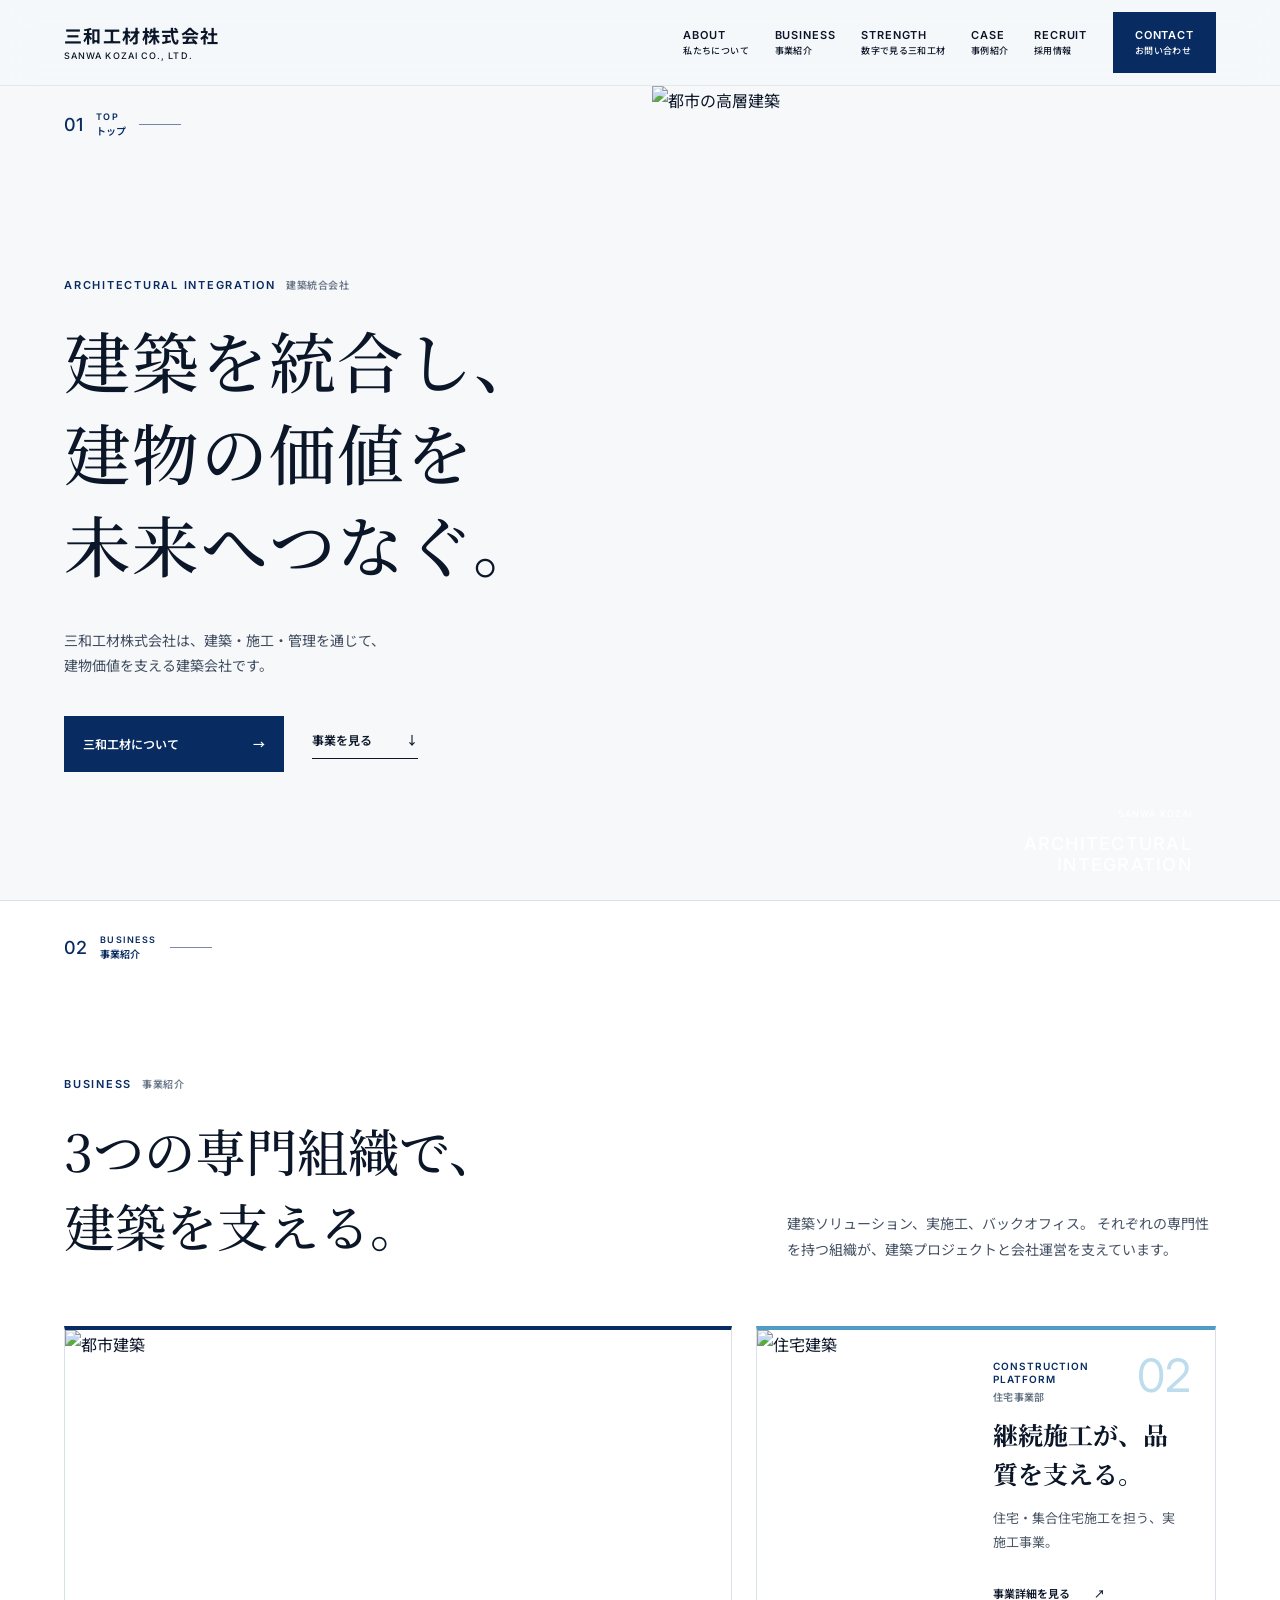
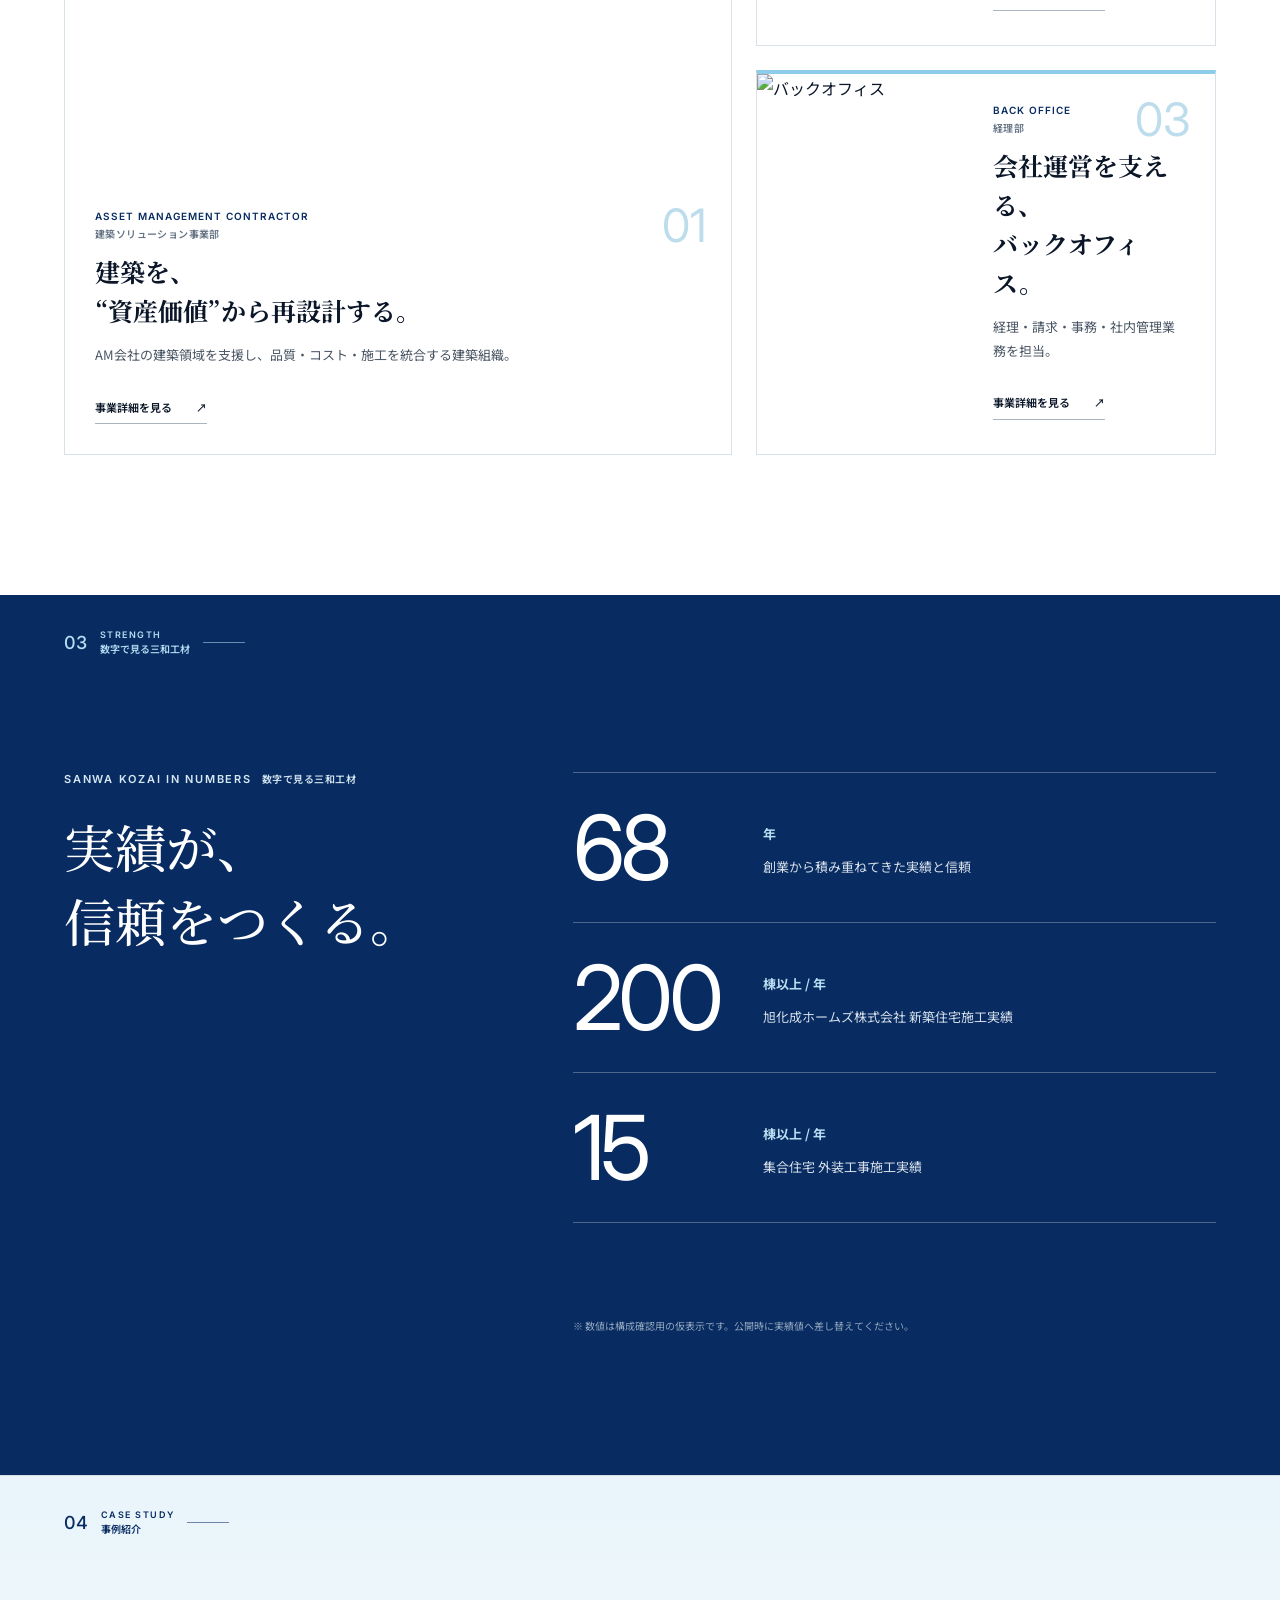
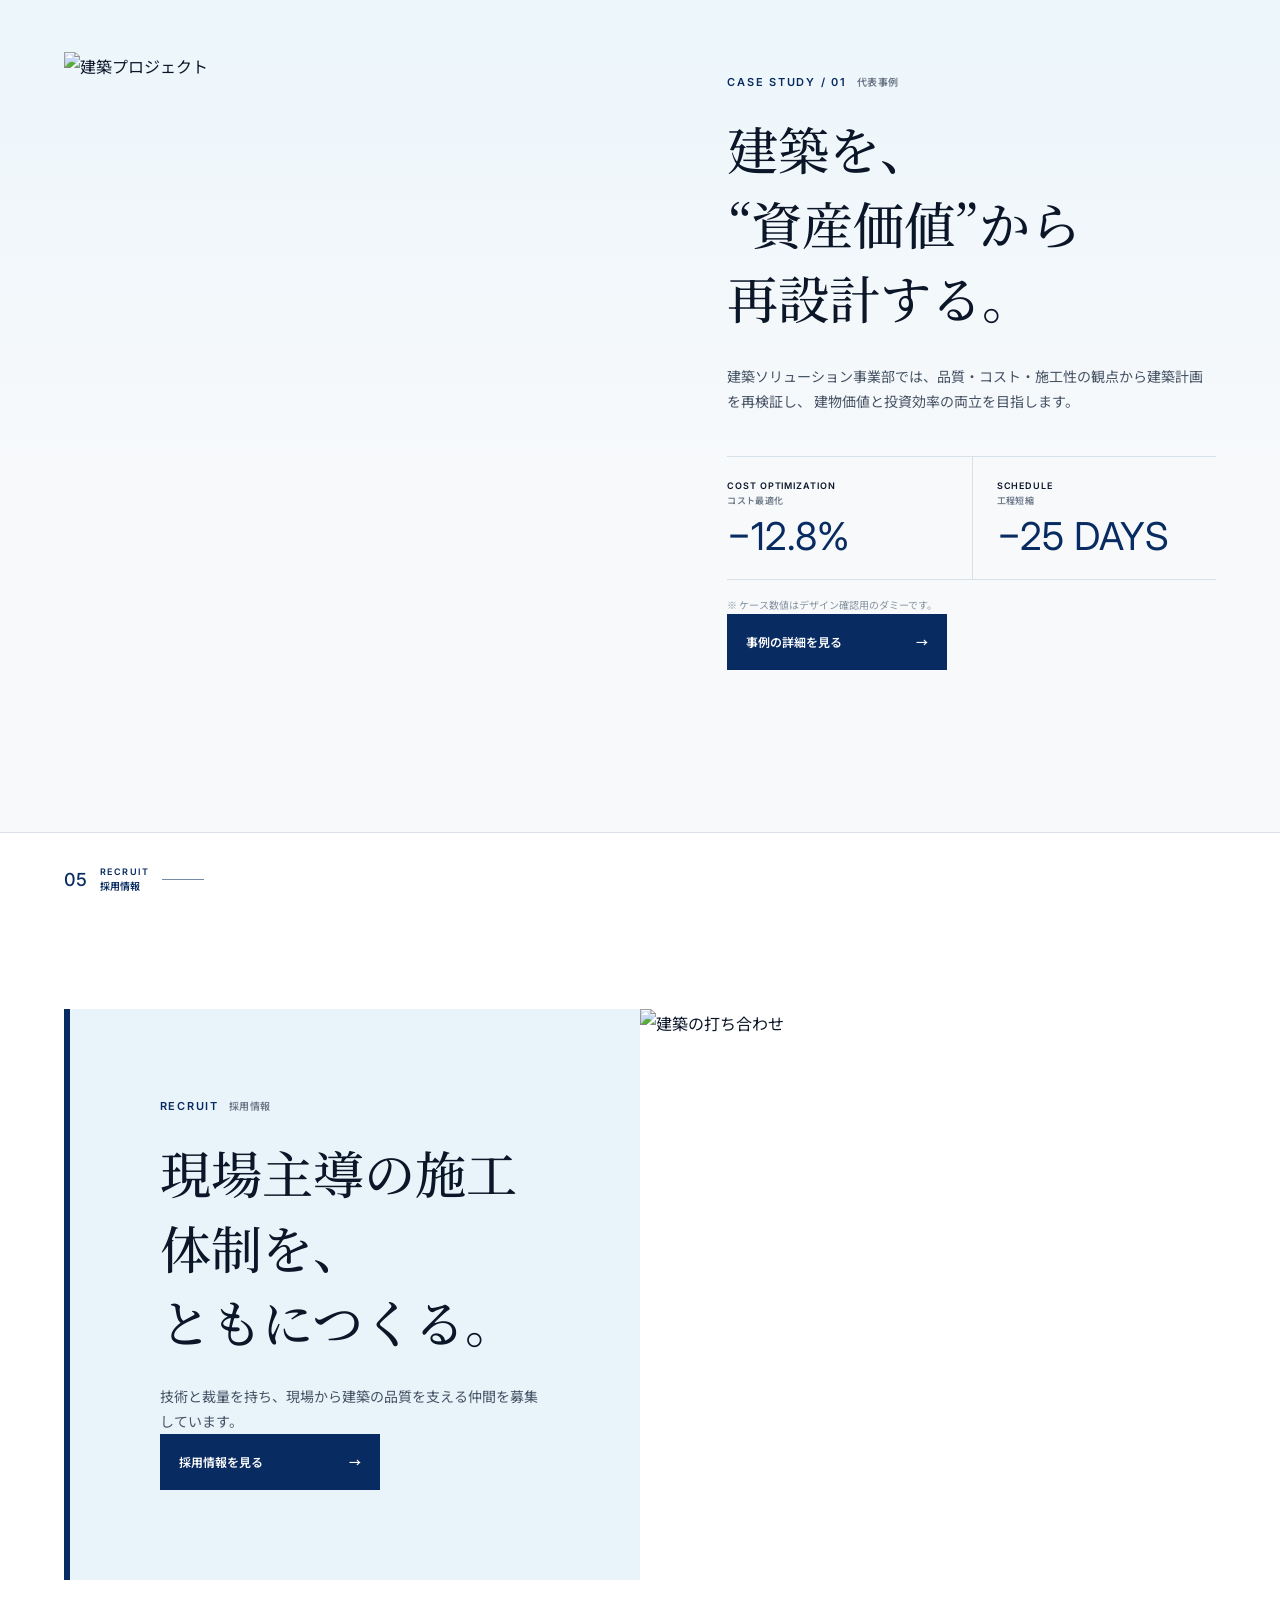
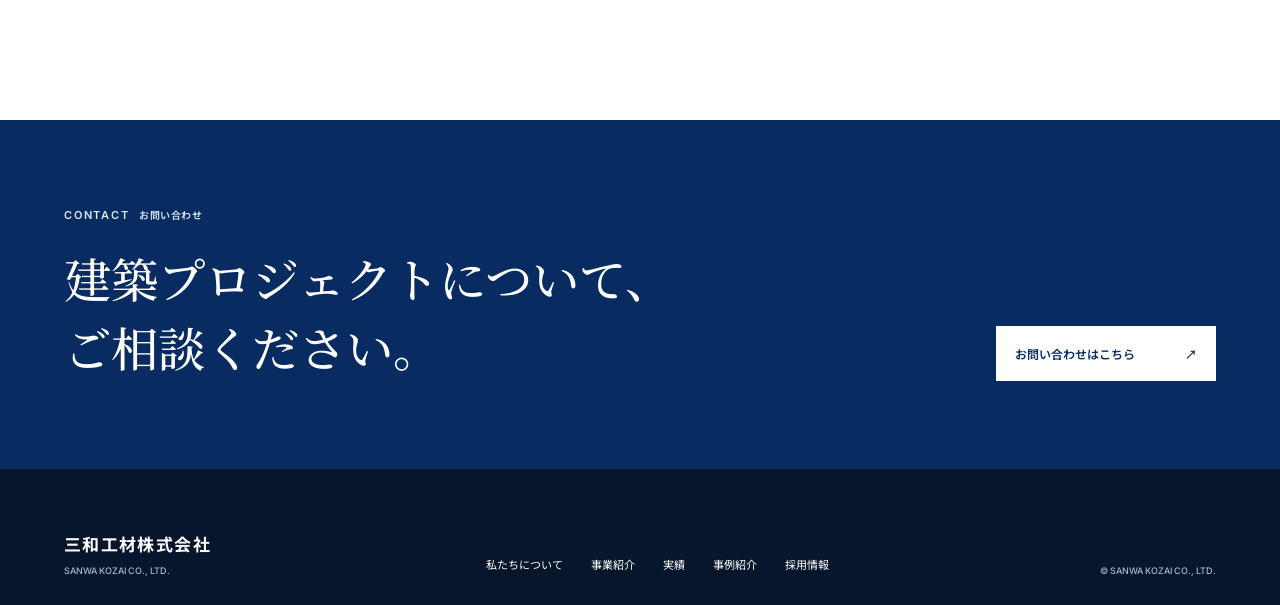
==== index.html @ 18548771 "Initial website" ====
<!DOCTYPE html>
<html lang="ja">
<head>
  <meta charset="UTF-8">
  <meta name="viewport" content="width=device-width, initial-scale=1.0">
  <meta name="description" content="三和工材株式会社は、建築・施工・管理を通じて建物価値を支える建築会社です。">
  <meta name="robots" content="index,follow">
  <title>三和工材株式会社 | 建築を統合し、建物の価値を未来へつなぐ。</title>

  <link rel="preconnect" href="https://fonts.googleapis.com">
  <link rel="preconnect" href="https://fonts.gstatic.com" crossorigin>
  <link href="https://fonts.googleapis.com/css2?family=Inter:wght@400;500;600&family=Noto+Sans+JP:wght@400;500;600;700&family=Noto+Serif+JP:wght@500;600&display=swap" rel="stylesheet">
  <link rel="stylesheet" href="styles.css">
</head>
<body>
  <header class="site-header" id="siteHeader">
    <a class="brand" href="index.html">
      <strong>三和工材株式会社</strong>
      <small>SANWA KOZAI CO., LTD.</small>
    </a>

    <button class="menu-button" id="menuButton" aria-label="メニューを開く" aria-expanded="false">
      <span></span><span></span>
    </button>

    <nav class="global-nav" id="globalNav">
      <a href="about.html">ABOUT <span>私たちについて</span></a>
      <a href="business.html">BUSINESS <span>事業紹介</span></a>
      <a href="#numbers">STRENGTH <span>数字で見る三和工材</span></a>
      <a href="#case">CASE <span>事例紹介</span></a>
      <a href="#recruit">RECRUIT <span>採用情報</span></a>
      <a href="#contact" class="nav-contact">CONTACT <span>お問い合わせ</span></a>
    </nav>
  </header>

  <main>
    <section class="hero section section--hero">
      <div class="section-marker section-marker--hero">
        <span>01</span>
        <div><small>TOP</small><em>トップ</em></div>
      </div>

      <div class="hero-copy reveal">
        <p class="eyebrow">ARCHITECTURAL INTEGRATION <span>建築統合会社</span></p>
        <h1>建築を統合し、<br>建物の価値を<br>未来へつなぐ。</h1>
        <p class="hero-lead">
          三和工材株式会社は、建築・施工・管理を通じて、<br class="pc-only">
          建物価値を支える建築会社です。
        </p>
        <div class="hero-actions">
          <a class="button button--primary" href="about.html">三和工材について <span>→</span></a>
          <a class="text-link" href="#business">事業を見る <span>↓</span></a>
        </div>
      </div>

      <div class="hero-visual reveal">
        <img src="https://images.unsplash.com/photo-1486406146926-c627a92ad1ab?auto=format&fit=crop&w=1600&q=85" alt="都市の高層建築">
        <div class="hero-caption">
          <small>SANWA KOZAI</small>
          <strong>ARCHITECTURAL<br>INTEGRATION</strong>
        </div>
      </div>
    </section>

    <section class="business section section--paper" id="business">
      <div class="section-marker">
        <span>02</span>
        <div><small>BUSINESS</small><em>事業紹介</em></div>
      </div>

      <div class="section-head reveal">
        <div>
          <p class="eyebrow">BUSINESS <span>事業紹介</span></p>
          <h2>3つの専門組織で、<br>建築を支える。</h2>
        </div>
        <p>
          建築ソリューション、実施工、バックオフィス。
          それぞれの専門性を持つ組織が、建築プロジェクトと会社運営を支えています。
        </p>
      </div>

      <div class="business-grid">
        <article class="business-card business-card--primary reveal">
          <div class="business-image">
            <img src="https://images.unsplash.com/photo-1487958449943-2429e8be8625?auto=format&fit=crop&w=1600&q=85" alt="都市建築">
          </div>
          <div class="business-content">
            <span class="business-number">01</span>
            <p class="business-en">ASSET MANAGEMENT CONTRACTOR <span>建築ソリューション事業部</span></p>
            <h3>建築を、<br>“資産価値”から再設計する。</h3>
            <p>AM会社の建築領域を支援し、品質・コスト・施工を統合する建築組織。</p>
            <a class="card-link" href="business.html?division=solution">事業詳細を見る <span>↗</span></a>
          </div>
        </article>

        <article class="business-card reveal">
          <div class="business-image">
            <img src="https://images.unsplash.com/photo-1600566753190-17f0baa2a6c3?auto=format&fit=crop&w=1200&q=85" alt="住宅建築">
          </div>
          <div class="business-content">
            <span class="business-number">02</span>
            <p class="business-en">CONSTRUCTION PLATFORM <span>住宅事業部</span></p>
            <h3>継続施工が、品質を支える。</h3>
            <p>住宅・集合住宅施工を担う、実施工事業。</p>
            <a class="card-link" href="business.html?division=housing">事業詳細を見る <span>↗</span></a>
          </div>
        </article>

        <article class="business-card reveal">
          <div class="business-image">
            <img src="https://images.unsplash.com/photo-1554224155-8d04cb21cd6c?auto=format&fit=crop&w=1200&q=85" alt="バックオフィス">
          </div>
          <div class="business-content">
            <span class="business-number">03</span>
            <p class="business-en">BACK OFFICE <span>経理部</span></p>
            <h3>会社運営を支える、<br>バックオフィス。</h3>
            <p>経理・請求・事務・社内管理業務を担当。</p>
            <a class="card-link" href="business.html?division=accounting">事業詳細を見る <span>↗</span></a>
          </div>
        </article>
      </div>
    </section>

    <section class="numbers section section--navy" id="numbers">
      <div class="section-marker section-marker--inverse">
        <span>03</span>
        <div><small>STRENGTH</small><em>数字で見る三和工材</em></div>
      </div>

      <div class="numbers-intro reveal">
        <p class="eyebrow">SANWA KOZAI IN NUMBERS <span>数字で見る三和工材</span></p>
        <h2>実績が、<br>信頼をつくる。</h2>
      </div>

      <div class="number-list">
        <div class="number-item reveal">
          <span class="number-value" data-count="68">0</span>
          <div>
            <strong>年</strong>
            <p>創業から積み重ねてきた実績と信頼</p>
          </div>
        </div>
        <div class="number-item reveal">
          <span class="number-value" data-count="200">0</span>
          <div>
            <strong>棟以上 / 年</strong>
            <p>旭化成ホームズ株式会社 新築住宅施工実績</p>
          </div>
        </div>
        <div class="number-item reveal">
          <span class="number-value" data-count="15">0</span>
          <div>
            <strong>棟以上 / 年</strong>
            <p>集合住宅 外装工事施工実績</p>
          </div>
        </div>
      </div>

      <p class="note">※ 数値は構成確認用の仮表示です。公開時に実績値へ差し替えてください。</p>
    </section>

    <section class="case section section--softblue" id="case">
      <div class="section-marker">
        <span>04</span>
        <div><small>CASE STUDY</small><em>事例紹介</em></div>
      </div>

      <div class="case-visual reveal">
        <img src="https://images.unsplash.com/photo-1497366754035-f200968a6e72?auto=format&fit=crop&w=1600&q=85" alt="建築プロジェクト">
      </div>

      <div class="case-content reveal">
        <p class="eyebrow">CASE STUDY / 01 <span>代表事例</span></p>
        <h2>建築を、<br>“資産価値”から<br>再設計する。</h2>
        <p>
          建築ソリューション事業部では、品質・コスト・施工性の観点から建築計画を再検証し、
          建物価値と投資効率の両立を目指します。
        </p>

        <div class="case-stats">
          <div>
            <small>COST OPTIMIZATION <span>コスト最適化</span></small>
            <strong>−12.8%</strong>
          </div>
          <div>
            <small>SCHEDULE <span>工程短縮</span></small>
            <strong>−25 DAYS</strong>
          </div>
        </div>

        <p class="note">※ ケース数値はデザイン確認用のダミーです。</p>
        <a class="button button--primary" href="#">事例の詳細を見る <span>→</span></a>
      </div>
    </section>

    <section class="recruit section section--paper" id="recruit">
      <div class="section-marker">
        <span>05</span>
        <div><small>RECRUIT</small><em>採用情報</em></div>
      </div>

      <div class="recruit-copy reveal">
        <p class="eyebrow">RECRUIT <span>採用情報</span></p>
        <h2>現場主導の施工体制を、<br>ともにつくる。</h2>
        <p>
          技術と裁量を持ち、現場から建築の品質を支える仲間を募集しています。
        </p>
        <a class="button button--primary" href="#">採用情報を見る <span>→</span></a>
      </div>

      <div class="recruit-visual reveal">
        <img src="https://images.unsplash.com/photo-1503387762-592deb58ef4e?auto=format&fit=crop&w=1500&q=85" alt="建築の打ち合わせ">
      </div>
    </section>

    <section class="contact-cta" id="contact">
      <div>
        <p class="eyebrow eyebrow--light">CONTACT <span>お問い合わせ</span></p>
        <h2>建築プロジェクトについて、<br>ご相談ください。</h2>
      </div>
      <a class="button button--light" href="mailto:info@example.com">お問い合わせはこちら <span>↗</span></a>
    </section>
  </main>

  <footer class="site-footer">
    <div class="footer-brand">
      <strong>三和工材株式会社</strong>
      <small>SANWA KOZAI CO., LTD.</small>
    </div>
    <nav>
      <a href="about.html">私たちについて</a>
      <a href="#business">事業紹介</a>
      <a href="#numbers">実績</a>
      <a href="#case">事例紹介</a>
      <a href="#recruit">採用情報</a>
    </nav>
    <small>© SANWA KOZAI CO., LTD.</small>
  </footer>

  <script src="script.js"></script>
</body>
</html>
---- styles.css ----
:root {
  --bg: #f6f8fa;
  --paper: #ffffff;
  --ink: #0b1628;
  --muted: #667181;
  --line: #d9e1e8;
  --navy: #082b61;
  --navy-2: #0d3b7a;
  --blue: #8eccec;
  --blue-soft: #e9f4fa;
  --max: 1440px;
  --pad: clamp(24px, 5vw, 80px);
  --sans: "Noto Sans JP", sans-serif;
  --serif: "Noto Serif JP", serif;
  --latin: "Inter", sans-serif;
}

* { box-sizing: border-box; }

html {
  scroll-behavior: smooth;
  background: var(--bg);
}

body {
  margin: 0;
  color: var(--ink);
  background: var(--bg);
  font-family: var(--sans);
  line-height: 1.8;
  -webkit-font-smoothing: antialiased;
}

img { width: 100%; display: block; }
a { color: inherit; text-decoration: none; }
button { font: inherit; }

.site-header {
  position: fixed;
  inset: 0 0 auto;
  z-index: 50;
  height: 86px;
  padding-inline: var(--pad);
  display: flex;
  align-items: center;
  justify-content: space-between;
  background: rgba(246,248,250,.9);
  border-bottom: 1px solid rgba(8,43,97,.08);
  backdrop-filter: blur(16px);
  transition: .3s ease;
}

.site-header.is-scrolled {
  height: 70px;
  background: rgba(246,248,250,.97);
}

.brand {
  display: flex;
  flex-direction: column;
  line-height: 1.2;
}

.brand strong {
  font-size: 18px;
  letter-spacing: .08em;
}

.brand small {
  margin-top: 5px;
  font: 500 9px/1 var(--latin);
  letter-spacing: .12em;
}

.global-nav {
  display: flex;
  align-items: center;
  gap: clamp(18px,2vw,32px);
}

.global-nav a {
  display: flex;
  flex-direction: column;
  gap: 5px;
  font: 600 11px/1 var(--latin);
  letter-spacing: .08em;
}

.global-nav a span {
  font-family: var(--sans);
  font-size: 9px;
  letter-spacing: .04em;
  font-weight: 500;
}

.global-nav a.is-current {
  color: var(--navy-2);
}

.nav-contact {
  padding: 18px 22px;
  background: var(--navy);
  color: #fff;
}

.menu-button { display: none; }

.section {
  position: relative;
  width: min(100%,var(--max));
  margin: 0 auto;
  padding-inline: var(--pad);
  overflow: clip;
}

.section + .section {
  border-top: 1px solid rgba(8,43,97,.14);
}

.section--paper { background: var(--paper); }
.section--light { background: #f3f6f8; }
.section--softblue {
  background: linear-gradient(180deg,#e9f5fb 0%,#f7f9fb 62%,#f7f9fb 100%);
}
.section--navy {
  background: var(--navy);
  color: #fff;
}

.section--navy::before,
.contact-cta::before {
  content: "";
  position: absolute;
  inset: 0 calc(50% - 50vw);
  background: inherit;
  z-index: -1;
}

.section-marker {
  position: absolute;
  top: 34px;
  left: var(--pad);
  z-index: 4;
  display: flex;
  align-items: center;
  gap: 13px;
  color: var(--navy);
}

.section-marker span {
  font: 500 18px/1 var(--latin);
}

.section-marker > div {
  display: flex;
  flex-direction: column;
  gap: 4px;
}

.section-marker small {
  font: 600 9px/1 var(--latin);
  letter-spacing: .16em;
}

.section-marker em {
  font-style: normal;
  font-size: 10px;
  line-height: 1.2;
  font-weight: 600;
}

.section-marker::after {
  content: "";
  width: 42px;
  height: 1px;
  background: currentColor;
  opacity: .55;
}

.section-marker--inverse { color: #b6def3; }
.section-marker--hero { top: 112px; }

.eyebrow {
  display: flex;
  align-items: baseline;
  flex-wrap: wrap;
  gap: 10px;
  margin: 0 0 22px;
  color: var(--navy);
  font: 600 11px/1.3 var(--latin);
  letter-spacing: .16em;
}

.eyebrow span {
  font-family: var(--sans);
  font-size: 10px;
  letter-spacing: .05em;
  color: #6c7888;
}

.eyebrow--light,
.eyebrow--light span,
.section--navy .eyebrow,
.section--navy .eyebrow span {
  color: #d6e8f3;
}

h1,h2,h3,p { margin-top: 0; }

.hero {
  min-height: 100vh;
  padding-top: 86px;
  display: grid;
  grid-template-columns: 1.02fr .98fr;
}

.hero-copy {
  padding: clamp(110px,12vw,170px) clamp(36px,5vw,76px) 90px 0;
  display: flex;
  flex-direction: column;
  justify-content: center;
}

.hero h1,
.subhero h1 {
  margin: 0;
  font-family: var(--serif);
  font-size: clamp(42px,5.2vw,78px);
  font-weight: 500;
  line-height: 1.38;
  letter-spacing: .02em;
}

.hero-lead {
  margin: 38px 0 0;
  font-size: 14px;
  color: #3f4c5e;
}

.hero-actions {
  display: flex;
  align-items: center;
  gap: 28px;
  margin-top: 38px;
}

.hero-visual {
  position: relative;
  min-height: calc(100vh - 86px);
  overflow: hidden;
}

.hero-visual img {
  height: 100%;
  object-fit: cover;
}

.hero-caption {
  position: absolute;
  right: 24px;
  bottom: 24px;
  color: #fff;
  text-align: right;
}

.hero-caption small {
  font: 500 9px/1 var(--latin);
  letter-spacing: .12em;
}

.hero-caption strong {
  display: block;
  margin-top: 8px;
  font: 500 18px/1.2 var(--latin);
  letter-spacing: .07em;
}

.button {
  display: inline-flex;
  width: fit-content;
  align-items: center;
  justify-content: space-between;
  gap: 34px;
  min-width: 220px;
  padding: 16px 18px;
  font-size: 12px;
  font-weight: 600;
  border: 1px solid var(--navy);
}

.button--primary {
  background: var(--navy);
  color: #fff;
}

.button--light {
  border-color: #fff;
  background: #fff;
  color: var(--navy);
}

.text-link {
  display: inline-flex;
  gap: 34px;
  align-items: center;
  font-size: 12px;
  font-weight: 600;
  border-bottom: 1px solid currentColor;
  padding-bottom: 7px;
}

.business,
.numbers,
.case,
.recruit,
.about-concept,
.philosophy,
.organization,
.history {
  padding-top: 176px;
  padding-bottom: 140px;
}

.section-head {
  display: grid;
  grid-template-columns: 1.2fr .8fr;
  gap: 80px;
  align-items: end;
  margin-bottom: 64px;
}

.section-head h2,
.numbers-intro h2,
.case-content h2,
.recruit-copy h2,
.about-concept-copy h2,
.philosophy-lead h2,
.history-heading h2 {
  margin: 0;
  font-family: var(--serif);
  font-weight: 500;
  line-height: 1.45;
  font-size: clamp(38px,4vw,60px);
}

.section-head > p {
  margin: 0;
  font-size: 14px;
  color: #455264;
}

.business-grid {
  display: grid;
  grid-template-columns: 1.45fr 1fr;
  gap: 24px;
}

.business-card {
  background: #fff;
  border: 1px solid var(--line);
  border-top: 4px solid var(--blue);
}

.business-card--primary {
  grid-row: span 2;
  border-top-color: var(--navy);
}

.business-card:nth-child(2) { border-top-color: #4f9dc5; }

.business-card:not(.business-card--primary) {
  display: grid;
  grid-template-columns: .9fr 1.1fr;
}

.business-image { overflow: hidden; }

.business-card--primary .business-image { height: 450px; }

.business-card:not(.business-card--primary) .business-image {
  min-height: 100%;
}

.business-image img {
  height: 100%;
  object-fit: cover;
  transition: transform .5s ease;
}

.business-card:hover .business-image img {
  transform: scale(1.035);
}

.business-content {
  position: relative;
  padding: 30px;
}

.business-number {
  position: absolute;
  top: 22px;
  right: 24px;
  font: 400 46px/1 var(--latin);
  color: #bddcec;
}

.business-en {
  display: flex;
  flex-direction: column;
  gap: 4px;
  margin: 0 0 12px;
  padding-right: 70px;
  color: var(--navy);
  font: 600 10px/1.3 var(--latin);
  letter-spacing: .1em;
}

.business-en span {
  font-family: var(--sans);
  font-size: 10px;
  letter-spacing: .04em;
  color: #657384;
}

.business-content h3 {
  margin: 0 0 14px;
  font-family: var(--serif);
  font-size: 25px;
  line-height: 1.55;
}

.business-content > p:not(.business-en) {
  font-size: 13px;
  color: #4a5664;
}

.card-link {
  display: inline-flex;
  gap: 24px;
  margin-top: 18px;
  padding-bottom: 6px;
  border-bottom: 1px solid #aab5c0;
  font-size: 11px;
  font-weight: 600;
}

.numbers {
  display: grid;
  grid-template-columns: .8fr 1.2fr;
  gap: 80px;
}

.number-list {
  border-top: 1px solid rgba(255,255,255,.28);
}

.number-item {
  display: grid;
  grid-template-columns: 190px 1fr;
  align-items: center;
  min-height: 150px;
  border-bottom: 1px solid rgba(255,255,255,.28);
}

.number-value {
  font: 400 clamp(68px,7vw,104px)/1 var(--latin);
  letter-spacing: -.05em;
}

.number-item strong {
  font-size: 13px;
  color: #b8ddf0;
}

.number-item p {
  margin: 8px 0 0;
  font-size: 13px;
  color: #d7e1eb;
}

.note {
  margin: 14px 0 0;
  font-size: 10px;
  color: #8794a3;
}

.numbers .note {
  grid-column: 2;
  color: #91a6bc;
}

.case {
  display: grid;
  grid-template-columns: 1.08fr .92fr;
  gap: clamp(50px,7vw,110px);
  align-items: center;
}

.case-visual {
  min-height: 640px;
}

.case-visual img {
  height: 100%;
  min-height: 640px;
  object-fit: cover;
}

.case-content > p:not(.eyebrow):not(.note) {
  margin-top: 30px;
  font-size: 14px;
  color: #455264;
}

.case-stats {
  display: grid;
  grid-template-columns: 1fr 1fr;
  margin: 42px 0 16px;
  border-top: 1px solid var(--line);
  border-bottom: 1px solid var(--line);
}

.case-stats > div {
  padding: 24px 20px 24px 0;
}

.case-stats > div + div {
  border-left: 1px solid var(--line);
  padding-left: 24px;
}

.case-stats small {
  display: flex;
  flex-direction: column;
  gap: 4px;
  font: 600 9px/1.2 var(--latin);
  letter-spacing: .1em;
}

.case-stats small span {
  font-family: var(--sans);
  color: #6c7888;
  letter-spacing: .04em;
}

.case-stats strong {
  display: block;
  margin-top: 10px;
  color: var(--navy);
  font: 400 clamp(34px,3vw,48px)/1 var(--latin);
}

.recruit {
  display: grid;
  grid-template-columns: 1fr 1fr;
  gap: 0;
}

.recruit-copy {
  padding: clamp(56px,7vw,94px);
  background: var(--blue-soft);
  border-left: 6px solid var(--navy);
  display: flex;
  flex-direction: column;
  justify-content: center;
}

.recruit-copy > p:not(.eyebrow) {
  margin: 26px 0 0;
  font-size: 14px;
  color: #455264;
}

.recruit-visual img {
  height: 100%;
  min-height: 520px;
  object-fit: cover;
}

.contact-cta,
.next-link {
  position: relative;
  width: min(100%,var(--max));
  margin: 0 auto;
  padding: 88px var(--pad);
  display: flex;
  align-items: end;
  justify-content: space-between;
  gap: 40px;
  background: var(--navy);
  color: #fff;
}

.contact-cta h2,
.next-link h2 {
  margin: 0;
  font-family: var(--serif);
  font-size: clamp(32px,3.7vw,54px);
  font-weight: 500;
  line-height: 1.45;
}

.site-footer {
  background: #07162b;
  color: #fff;
  padding: 60px var(--pad) 30px;
  display: grid;
  grid-template-columns: 1fr 1.5fr auto;
  gap: 40px;
  align-items: end;
}

.footer-brand {
  display: flex;
  flex-direction: column;
}

.footer-brand strong {
  font-size: 17px;
  letter-spacing: .08em;
}

.footer-brand small {
  margin-top: 6px;
  font: 500 9px/1 var(--latin);
  color: #a9b9c9;
}

.site-footer nav {
  display: flex;
  flex-wrap: wrap;
  gap: 18px 28px;
  font-size: 11px;
}

.site-footer > small {
  font: 500 9px/1 var(--latin);
  color: #a9b9c9;
}

.subhero {
  min-height: 84vh;
  padding-top: 86px;
  display: grid;
  grid-template-columns: 1fr 1fr;
}

.subhero-copy {
  padding: 160px 70px 100px 0;
  display: flex;
  flex-direction: column;
  justify-content: center;
}

.subhero-copy > p:not(.eyebrow) {
  margin-top: 36px;
  max-width: 560px;
  font-size: 14px;
  color: #455264;
}

.subhero-visual {
  min-height: calc(84vh - 86px);
}

.subhero-visual img {
  height: 100%;
  object-fit: cover;
}

.about-concept {
  display: grid;
  grid-template-columns: 1.08fr .92fr;
  gap: clamp(50px,7vw,110px);
  align-items: center;
}

.integration-map {
  position: relative;
  min-height: 620px;
  background: rgba(255,255,255,.7);
  border: 1px solid var(--line);
  overflow: hidden;
}

.integration-word {
  position: absolute;
  z-index: 2;
  display: flex;
  flex-direction: column;
  gap: 7px;
}

.integration-word strong {
  font: 500 clamp(11px,1.1vw,16px)/1 var(--latin);
  letter-spacing: .12em;
}

.integration-word span {
  font-size: 11px;
  font-weight: 600;
  color: var(--navy);
}

.integration-word[data-position="tl"] { left: 7%; top: 12%; }
.integration-word[data-position="tr"] { right: 7%; top: 12%; }
.integration-word[data-position="ml"] { left: 5%; top: 50%; }
.integration-word[data-position="mr"] { right: 5%; top: 50%; }
.integration-word[data-position="bc"] { left: 50%; bottom: 10%; transform: translateX(-50%); }

.integration-center {
  position: absolute;
  left: 50%;
  top: 50%;
  z-index: 3;
  transform: translate(-50%,-50%);
  width: 235px;
  aspect-ratio: 1;
  background: rgba(247,249,251,.95);
  border: 1px solid var(--navy);
  display: flex;
  flex-direction: column;
  align-items: center;
  justify-content: center;
}

.integration-center small,
.integration-center span {
  font: 500 9px/1.4 var(--latin);
  letter-spacing: .12em;
}

.integration-center strong {
  margin: 10px 0 8px;
  font-family: var(--serif);
  font-size: 23px;
}

.integration-lines {
  position: absolute;
  inset: 0;
  width: 100%;
  height: 100%;
}

.integration-lines path {
  fill: none;
  stroke: #91c9e5;
  stroke-width: 1.2;
  stroke-dasharray: 640;
  stroke-dashoffset: 640;
  transition: stroke-dashoffset 1.3s ease .15s;
}

.integration-map.is-visible .integration-lines path {
  stroke-dashoffset: 0;
}

.about-concept-copy > p:not(.eyebrow) {
  font-size: 14px;
  color: #455264;
}

.philosophy {
  display: grid;
  grid-template-columns: 1.2fr .8fr;
  gap: 100px;
  align-items: center;
}

.philosophy-body {
  padding-top: 44px;
}

.philosophy-body p {
  font-size: 14px;
  color: #455264;
}

.philosophy-body strong {
  display: block;
  margin-top: 30px;
  font-family: var(--serif);
  font-size: 22px;
  color: var(--navy);
}

.org-list {
  border-top: 1px solid var(--line);
}

.org-item {
  display: grid;
  grid-template-columns: .5fr .7fr 1fr 1.4fr;
  gap: 30px;
  align-items: center;
  padding: 36px 0;
  border-bottom: 1px solid var(--line);
}

.org-item > span {
  font: 600 10px/1 var(--latin);
  color: #7b8999;
}

.org-item h3 {
  margin: 0;
  font-size: 22px;
}

.org-item strong {
  color: var(--navy);
  font-size: 15px;
}

.org-item p {
  margin: 0;
  font-size: 13px;
  color: #566171;
}

.history {
  display: grid;
  grid-template-columns: .7fr 1.3fr;
  gap: 90px;
}

.timeline {
  border-top: 1px solid var(--line);
}

.timeline-item {
  display: grid;
  grid-template-columns: 140px 1fr;
  gap: 28px;
  padding: 28px 0;
  border-bottom: 1px solid var(--line);
}

.year {
  font: 500 32px/1 var(--latin);
  color: var(--navy);
}

.timeline-item strong {
  font-size: 15px;
}

.timeline-item p {
  margin: 8px 0 0;
  font-size: 13px;
  color: #566171;
}

.reveal {
  opacity: 0;
  transform: translateY(26px);
  transition: opacity .8s ease, transform .8s ease;
}

.reveal.is-visible {
  opacity: 1;
  transform: translateY(0);
}

@media (max-width: 980px) {
  .site-header { height: 72px; }
  .menu-button {
    display: flex;
    width: 38px;
    height: 38px;
    padding: 0;
    border: 0;
    background: transparent;
    flex-direction: column;
    justify-content: center;
    gap: 7px;
  }
  .menu-button span {
    width: 100%;
    height: 1px;
    background: var(--ink);
  }
  .global-nav {
    position: fixed;
    inset: 72px 0 auto;
    padding: 28px var(--pad) 34px;
    background: #f6f8fa;
    border-bottom: 1px solid var(--line);
    flex-direction: column;
    align-items: stretch;
    gap: 20px;
    transform: translateY(-130%);
    opacity: 0;
    transition: .3s ease;
  }
  .global-nav.is-open {
    transform: translateY(0);
    opacity: 1;
  }
  .nav-contact { margin-top: 8px; }

  .hero,
  .subhero {
    grid-template-columns: 1fr;
    padding-top: 72px;
  }

  .hero-copy,
  .subhero-copy {
    min-height: 70vh;
    padding-right: 0;
  }

  .hero-visual,
  .subhero-visual {
    min-height: 52vh;
  }

  .section-marker--hero { top: 96px; }

  .business-grid,
  .numbers,
  .case,
  .about-concept,
  .philosophy,
  .history {
    grid-template-columns: 1fr;
  }

  .business-card--primary { grid-row: auto; }
  .numbers .note { grid-column: 1; }
  .case-visual,
  .case-visual img { min-height: 500px; }

  .about-concept-copy {
    grid-row: 1;
  }

  .integration-map {
    grid-row: 2;
  }

  .org-item {
    grid-template-columns: .7fr 1fr 1.2fr;
  }

  .org-item p {
    grid-column: 2 / -1;
  }
}

@media (max-width: 700px) {
  :root { --pad: 20px; }

  .brand strong { font-size: 15px; }

  .section-marker {
    top: 22px;
    gap: 9px;
  }

  .section-marker span { font-size: 15px; }
  .section-marker em { font-size: 9px; }
  .section-marker::after { width: 26px; }
  .section-marker--hero { top: 88px; }

  .business,
  .numbers,
  .case,
  .recruit,
  .about-concept,
  .philosophy,
  .organization,
  .history {
    padding-top: 118px;
    padding-bottom: 90px;
  }

  .hero-actions {
    flex-direction: column;
    align-items: flex-start;
  }

  .section-head {
    grid-template-columns: 1fr;
    gap: 28px;
  }

  .business-grid { gap: 18px; }

  .business-card--primary .business-image { height: 300px; }
  .business-card:not(.business-card--primary) {
    grid-template-columns: 1fr;
  }
  .business-card:not(.business-card--primary) .business-image {
    height: 240px;
  }

  .number-item {
    grid-template-columns: 120px 1fr;
  }

  .number-value {
    font-size: 58px;
  }

  .case-visual,
  .case-visual img { min-height: 380px; }

  .case-stats {
    grid-template-columns: 1fr;
  }

  .case-stats > div + div {
    border-left: 0;
    border-top: 1px solid var(--line);
    padding-left: 0;
  }

  .recruit {
    grid-template-columns: 1fr;
  }

  .recruit-copy {
    padding: 56px 24px;
  }

  .recruit-visual img {
    min-height: 360px;
  }

  .contact-cta,
  .next-link {
    padding: 64px var(--pad);
    flex-direction: column;
    align-items: flex-start;
  }

  .site-footer {
    grid-template-columns: 1fr;
  }

  .integration-map {
    min-height: 440px;
  }

  .integration-center {
    width: 180px;
  }

  .integration-word strong {
    font-size: 8px;
  }

  .integration-word span {
    font-size: 9px;
  }

  .org-item {
    grid-template-columns: 1fr;
    gap: 10px;
  }

  .org-item p {
    grid-column: auto;
  }

  .timeline-item {
    grid-template-columns: 90px 1fr;
  }

  .year {
    font-size: 25px;
  }
}


/* =========================================================
   BUSINESS PAGE
========================================================= */

.business-hero {
  width: 100vw;
  max-width: none;

  margin-left: calc(50% - 50vw);
  margin-right: calc(50% - 50vw);

  padding-left: max(
    var(--pad),
    calc((100vw - var(--max)) / 2 + var(--pad))
  );

  padding-right: 0;

  /* HERO + 事業部タブが1画面に収まりやすい高さ */
  min-height: calc(100svh - 145px);
  padding-top: 70px;

  display: grid;
  grid-template-columns: .9fr 1.1fr;
  align-items: stretch;
}


.business-hero-copy {
  position: relative;
  z-index: 2;

  max-width: 620px;

  /* 上下の余白を圧縮 */
  padding:
    80px
    clamp(40px, 3vw, 80px)
    50px
    0;

  display: flex;
  flex-direction: column;
  justify-content: center;
}


.business-hero-image {
  position: relative;

  /* 以前の78vh指定を解除 */
  min-height: 0;

  overflow: hidden;
}

.business-hero-image img {
  width: 100%;
  height: 100%;
  object-fit: cover;

  filter:
    saturate(.8)
    contrast(1.03);
}


/* 写真左側を少しだけ紺に馴染ませる */
.business-hero-image::before {
  content: "";
  position: absolute;
  inset: 0;
  z-index: 1;

  background:
    linear-gradient(
      90deg,
      rgba(8, 43, 97, .18) 0%,
      rgba(8, 43, 97, .05) 35%,
      transparent 70%
    );

  pointer-events: none;
}


/* 写真内の英字ラベル */
.business-hero-image-label {
  position: absolute;
  z-index: 2;

  right: 30px;
  bottom: 30px;

  color: #fff;
  text-align: right;
}

.business-hero-image-label small {
  display: block;

  font: 500 9px/1 var(--latin);
  letter-spacing: .14em;

  opacity: .75;
}

.business-hero-image-label strong {
  display: block;

  margin-top: 10px;

  font: 500 18px/1.25 var(--latin);
  letter-spacing: .08em;
}

.business-hero-image-label span {
  display: block;

  margin-top: 8px;

  font-size: 10px;
  letter-spacing: .05em;

  opacity: .85;
}

.business-hero h1 {
  margin: 0;
  font-family: var(--serif);
  font-size: clamp(44px,5vw,74px);
  font-weight: 500;
  line-height: 1.4;
}

.business-hero-copy > p:not(.eyebrow) {
  max-width: 680px;
  margin-top: 34px;
  font-size: 14px;
  color: #4a5666;
}

.division-switch-wrap {
  position: sticky;
  top: 70px;
  z-index: 35;
  background: rgba(246,248,250,.96);
  border-top: 1px solid var(--line);
  border-bottom: 1px solid var(--line);
  backdrop-filter: blur(14px);
}

.division-switch {
  width: min(100%,var(--max));
  margin: 0 auto;
  display: grid;
  grid-template-columns: repeat(3,1fr);
}

.division-tab {
  position: relative;
  border: 0;
  border-left: 1px solid var(--line);
  background: transparent;
  color: var(--ink);
  padding: 20px 22px;
  display: grid;
  grid-template-columns: 44px 1fr;
  gap: 14px;
  align-items: center;
  text-align: left;
  cursor: pointer;
  transition: background .25s ease, color .25s ease;
}

.division-tab:last-child {
  border-right: 1px solid var(--line);
}

.division-tab > span {
  font: 500 21px/1 var(--latin);
  color: var(--tab-accent);
  transition: color .25s ease;
}

.division-tab div {
  display: flex;
  flex-direction: column;
  gap: 5px;
}

.division-tab small {
  font: 600 8px/1.2 var(--latin);
  letter-spacing: .09em;
}

.division-tab strong {
  font-size: 13px;
  line-height: 1.4;
}

.division-tab.is-active {
  background: var(--tab-accent);
  color: #fff;
}

.division-tab.is-active > span {
  color: #fff;
}

.division-panel[hidden] {
  display: none;
}

.division-hero {
  padding-top: 150px;
  padding-bottom: 120px;
  display: grid;
  grid-template-columns: .92fr 1.08fr;
  gap: clamp(50px,7vw,110px);
  align-items: center;
}

.division-hero-copy h2 {
  margin: 0;
  font-family: var(--serif);
  font-size: clamp(40px,4.5vw,66px);
  font-weight: 500;
  line-height: 1.45;
}

.division-hero-copy > p:not(.eyebrow) {
  margin-top: 30px;
  max-width: 540px;
  font-size: 14px;
  color: #4b5766;
}

.division-hero-visual {
  min-height: 560px;
}

.division-hero-visual img {
  height: 100%;
  min-height: 560px;
  object-fit: cover;
}

.business-detail,
.service-section,
.mini-case,
.performance,
.quality,
.backoffice-message {
  padding-top: 130px;
  padding-bottom: 130px;
}

.detail-grid {
  display: grid;
  grid-template-columns: 1fr 1fr;
  gap: 90px;
  align-items: start;
}

.detail-heading h2,
.service-head h2,
.mini-case-copy h2,
.performance-copy h2,
.backoffice-message h2 {
  margin: 0;
  font-family: var(--serif);
  font-size: clamp(36px,4vw,58px);
  font-weight: 500;
  line-height: 1.5;
}

.detail-copy {
  padding-top: 42px;
}

.detail-copy p {
  font-size: 14px;
  color: #4b5766;
}

.problem-cards,
.backoffice-grid {
  display: grid;
  grid-template-columns: repeat(4,1fr);
  margin-top: 70px;
  border-top: 1px solid var(--line);
  border-left: 1px solid var(--line);
}

.problem-card,
.backoffice-card {
  min-height: 240px;
  padding: 26px;
  border-right: 1px solid var(--line);
  border-bottom: 1px solid var(--line);
}

.problem-card > span,
.backoffice-card > span {
  font: 500 13px/1 var(--latin);
  color: #6aaed2;
}

.problem-card h3,
.backoffice-card h3 {
  margin: 64px 0 10px;
  font-size: 18px;
}

.problem-card p,
.backoffice-card p {
  margin: 0;
  font-size: 12px;
  color: #5a6675;
}

.service-section {
  display: grid;
  grid-template-columns: .8fr 1.2fr;
  gap: 80px;
}

.service-list {
  border-top: 1px solid rgba(255,255,255,.28);
}

.service-item {
  display: grid;
  grid-template-columns: 64px 1fr auto;
  gap: 24px;
  align-items: center;
  padding: 28px 0;
  border-bottom: 1px solid rgba(255,255,255,.28);
}

.service-item > span {
  font: 500 14px/1 var(--latin);
  color: #9ed4ee;
}

.service-item strong {
  font-size: 18px;
}

.service-item small {
  font: 500 9px/1 var(--latin);
  letter-spacing: .1em;
  color: #9eb0c2;
}

.mini-case {
  display: grid;
  grid-template-columns: .8fr 1.2fr;
  gap: 80px;
  align-items: center;
}

.mini-case-stats {
  display: grid;
  grid-template-columns: repeat(2,1fr);
  border-top: 1px solid var(--line);
  border-bottom: 1px solid var(--line);
}

.mini-case-stats > div {
  padding: 32px 26px 32px 0;
}

.mini-case-stats > div + div {
  border-left: 1px solid var(--line);
  padding-left: 28px;
}

.mini-case-stats small {
  display: block;
  font-size: 11px;
  color: #687586;
}

.mini-case-stats strong {
  display: block;
  margin-top: 14px;
  font: 400 clamp(46px,5vw,72px)/1 var(--latin);
  color: var(--navy);
}

.works-grid {
  display: grid;
  grid-template-columns: repeat(3,1fr);
  margin-top: 70px;
  border-left: 1px solid var(--line);
  border-top: 1px solid var(--line);
}

.work-chip {
  padding: 28px 24px;
  border-right: 1px solid var(--line);
  border-bottom: 1px solid var(--line);
  font-size: 16px;
  font-weight: 600;
}

.performance {
  display: grid;
  grid-template-columns: .8fr 1.2fr;
  gap: 80px;
}

.performance-list {
  display: grid;
  grid-template-columns: repeat(2,1fr);
  border-top: 1px solid rgba(255,255,255,.28);
  border-bottom: 1px solid rgba(255,255,255,.28);
}

.performance-item {
  padding: 34px 28px 38px 0;
}

.performance-item + .performance-item {
  padding-left: 28px;
  border-left: 1px solid rgba(255,255,255,.28);
}

.performance-item small {
  font-size: 12px;
  color: #c6d8e6;
}

.performance-item strong {
  display: block;
  margin-top: 16px;
  font: 400 clamp(64px,6vw,90px)/1 var(--latin);
}

.performance-item strong span {
  margin-left: 8px;
  font-family: var(--sans);
  font-size: 12px;
  color: #b7d9ea;
}

.quality-grid {
  display: grid;
  grid-template-columns: repeat(4,1fr);
  border-left: 1px solid var(--line);
  border-top: 1px solid var(--line);
}

.quality-grid article {
  min-height: 190px;
  padding: 24px;
  border-right: 1px solid var(--line);
  border-bottom: 1px solid var(--line);
}

.quality-grid span {
  font: 500 13px/1 var(--latin);
  color: #77b8d9;
}

.quality-grid h3 {
  margin-top: 74px;
  font-size: 18px;
}

.backoffice-message {
  min-height: 420px;
  display: flex;
  align-items: center;
}

@media (max-width: 980px) {
  .business-hero {
  grid-template-columns: 1fr;
}

.business-hero-copy {
  min-height: 62vh;
  max-width: 720px;

  padding-right: 0;
}

.business-hero-image {
  min-height: 52vh;
}
  .division-switch-wrap {
    top: 72px;
    overflow-x: auto;
  }

  .division-switch {
    min-width: 780px;
  }

  .division-hero,
  .detail-grid,
  .service-section,
  .mini-case,
  .performance {
    grid-template-columns: 1fr;
  }

  .division-hero-copy {
    grid-row: 1;
  }

  .division-hero-visual {
    grid-row: 2;
    min-height: 460px;
  }

  .division-hero-visual img {
    min-height: 460px;
  }

  .problem-cards,
  .backoffice-grid,
  .quality-grid {
    grid-template-columns: repeat(2,1fr);
  }

  .works-grid {
    grid-template-columns: repeat(2,1fr);
  }
}

@media (max-width: 700px) {
  .business-hero-image {
  min-height: 420px;
}

.business-hero-image-label {
  right: 20px;
  bottom: 20px;
}
  .business-hero {
    min-height: 70vh;
    padding-top: 72px;
  }

  .business-hero-copy {
    padding-top: 130px;
  }

  .division-switch {
    min-width: 660px;
    padding-inline: 0;
  }

  .division-tab {
    padding: 18px 16px;
    grid-template-columns: 34px 1fr;
  }

  .division-tab strong {
    font-size: 11px;
  }

  .division-hero,
  .business-detail,
  .service-section,
  .mini-case,
  .performance,
  .quality,
  .backoffice-message {
    padding-top: 100px;
    padding-bottom: 90px;
  }

  .division-hero {
    gap: 40px;
  }

  .division-hero-visual,
  .division-hero-visual img {
    min-height: 360px;
  }

  .problem-cards,
  .backoffice-grid,
  .quality-grid,
  .works-grid,
  .performance-list,
  .mini-case-stats {
    grid-template-columns: 1fr;
  }

  .performance-item + .performance-item,
  .mini-case-stats > div + div {
    border-left: 0;
    border-top: 1px solid rgba(255,255,255,.28);
    padding-left: 0;
  }

  .mini-case-stats > div + div {
    border-color: var(--line);
  }

  .problem-card,
  .backoffice-card {
    min-height: 180px;
  }

  .problem-card h3,
  .backoffice-card h3 {
    margin-top: 40px;
  }

  .service-item {
    grid-template-columns: 46px 1fr;
  }

  .service-item small {
    grid-column: 2;
  }
}


/* =========================================================
   BUSINESS PAGE V2 - DIVISION THEMES
========================================================= */

.theme-solution {
  --division-accent: #082b61;
  --division-accent-2: #0f447f;
  --division-soft: #e9f4fa;
  --division-text: #082b61;
  --division-overlay: rgba(5, 28, 63, .78);
}

.theme-housing {
  --division-accent: #2f6f45;
  --division-accent-2: #4f8b61;
  --division-soft: #edf5ef;
  --division-text: #2f6f45;
  --division-overlay: rgba(28, 67, 39, .72);
}

.theme-accounting {
  --division-accent: #8a5a2b;
  --division-accent-2: #a87543;
  --division-soft: #f5eee7;
  --division-text: #7a4a21;
  --division-overlay: rgba(82, 53, 31, .72);
}

.division-panel {
  --division-accent: var(--navy);
  --division-accent-2: var(--navy-2);
  --division-soft: var(--blue-soft);
  --division-text: var(--navy);
  --division-overlay: rgba(5, 28, 63, .78);
}

.division-hero--image {
  position: relative;
  min-height: 690px;
  padding-top: 0;
  padding-bottom: 0;
  display: block;
  color: #fff;
  background: var(--division-accent);
}

.division-hero--image .section-marker {
  top: 34px;
}

.division-hero-bg {
  position: absolute;
  inset: 0;
}

.division-hero-bg img {
  width: 100%;
  height: 100%;
  object-fit: cover;
}

.division-hero-overlay {
  position: absolute;
  inset: 0;

  background:
    linear-gradient(
      90deg,
      var(--division-overlay-start) 0%,
      var(--division-overlay-middle) 38%,
      var(--division-overlay-end) 78%,
      transparent 100%
    );
}

.division-hero-copy--overlay {
  position: relative;
  z-index: 2;
  min-height: 690px;
  width: 100%;
  padding: 170px 0 90px;
  display: flex;
  flex-direction: column;
  justify-content: center;
}

.division-hero-copy--overlay h2 {
  color: #fff;
  text-shadow: 0 2px 18px rgba(0,0,0,.14);
}

.division-hero-copy--overlay > p:not(.eyebrow) {
  color: rgba(255,255,255,.9);
  max-width: 600px;
}

.division-kicker {
  margin-top: 40px;
  padding-top: 18px;
  border-top: 1px solid rgba(255,255,255,.35);
  font: 500 9px/1.5 var(--latin);
  letter-spacing: .13em;
  color: rgba(255,255,255,.78);
}

.division-accent-section {
  background: var(--division-accent);
  color: #fff;
}

.division-accent-section::before {
  content: "";
  position: absolute;
  inset: 0 calc(50% - 50vw);
  background: var(--division-accent);
  z-index: -1;
}

.division-accent-section .eyebrow,
.division-accent-section .eyebrow span {
  color: rgba(255,255,255,.78);
}

.division-accent-section .service-item,
.division-accent-section .performance-list {
  border-color: rgba(255,255,255,.28);
}

.division-accent-section .service-item {
  border-bottom-color: rgba(255,255,255,.28);
}

.division-accent-section .service-item > span {
  color: rgba(255,255,255,.75);
}

.division-accent-section .service-item small {
  color: rgba(255,255,255,.6);
}

.division-accent-section .performance-item + .performance-item {
  border-color: rgba(255,255,255,.28);
}

.division-accent-section .performance-item small,
.division-accent-section .performance-item strong span {
  color: rgba(255,255,255,.72);
}

.division-tab[data-division="solution"] {
  --tab-accent: #082b61;
}

.division-tab[data-division="housing"] {
  --tab-accent: #2f6f45;
}

.division-tab[data-division="accounting"] {
  --tab-accent: #8a5a2b;
}
/* 建築ソリューション事業部：ネイビー */
.theme-solution {
  --division-accent: #082b61;
  --division-accent-2: #0f447f;
  --division-soft: #e9f4fa;
  --division-text: #082b61;

  --division-overlay-start: rgba(4, 25, 58, .94);
  --division-overlay-middle: rgba(8, 43, 97, .72);
  --division-overlay-end: rgba(8, 43, 97, .08);
}


/* 住宅事業部：グリーン */
.theme-housing {
  --division-accent: #2f6f45;
  --division-accent-2: #4f8b61;
  --division-soft: #edf5ef;
  --division-text: #2f6f45;

  --division-overlay-start: rgba(25, 66, 39, .94);
  --division-overlay-middle: rgba(47, 111, 69, .70);
  --division-overlay-end: rgba(47, 111, 69, .08);
}


/* 経理部：ブロンズ / ブラウン */
.theme-accounting {
  --division-accent: #8a5a2b;
  --division-accent-2: #a87543;
  --division-soft: #f5eee7;
  --division-text: #7a4a21;

  --division-overlay-start: rgba(75, 45, 22, .94);
  --division-overlay-middle: rgba(138, 90, 43, .70);
  --division-overlay-end: rgba(138, 90, 43, .08);
}

.division-tab:not(.is-active)::after {
  content: "";
  position: absolute;
  inset: auto 16px 0;
  height: 3px;
  background: var(--tab-accent);
  transform: scaleX(.25);
  transform-origin: left;
  opacity: .5;
  transition: .25s ease;
}

.division-tab:not(.is-active):hover::after {
  transform: scaleX(1);
  opacity: 1;
}

.theme-solution .detail-heading .eyebrow,
.theme-solution .detail-heading h2,
.theme-solution .problem-card > span,
.theme-solution .mini-case-stats strong {
  color: var(--division-text);
}

.theme-housing .detail-heading .eyebrow,
.theme-housing .detail-heading h2,
.theme-housing .quality-grid span,
.theme-housing .work-chip {
  color: var(--division-text);
}

.theme-accounting .detail-heading .eyebrow,
.theme-accounting .detail-heading h2,
.theme-accounting .backoffice-card > span {
  color: var(--division-text);
}

.theme-housing .works-grid,
.theme-accounting .backoffice-grid,
.theme-solution .problem-cards {
  border-top-color: var(--line);
  border-left-color: var(--line);
}

.theme-housing .work-chip,
.theme-accounting .backoffice-card,
.theme-solution .problem-card {
  background: linear-gradient(180deg, #fff 0%, var(--division-soft) 150%);
}

.theme-housing .quality-grid article {
  background: linear-gradient(180deg, #fff 0%, var(--division-soft) 150%);
}

.business-page .contact-cta {
  margin-top: 0;
}

@media (max-width: 980px) {
  .division-hero--image,
  .division-hero-copy--overlay {
    min-height: 620px;
  }

  .division-hero-copy--overlay {
    padding-top: 150px;
    width: min(100%, 680px);
  }
}

@media (max-width: 700px) {

  .division-switch-wrap {
    position: sticky;
    top: 72px;
    z-index: 35;

    overflow: visible;

    background: rgba(246, 248, 250, .96);
    border-top: 1px solid var(--line);
    border-bottom: 1px solid var(--line);

    backdrop-filter: blur(14px);
  }

  .division-switch {
    display: grid;
    grid-template-columns: repeat(3, 1fr);

    width: 100%;
    min-width: 0;

    padding: 0;
  }

  .division-tab {
    min-width: 0;
    width: 100%;

    padding: 14px 6px;

    display: flex;
    flex-direction: column;
    align-items: center;
    justify-content: center;

    gap: 7px;

    border-left: 1px solid var(--line);

    text-align: center;
  }

  .division-tab:first-child {
    border-left: 0;
  }

  .division-tab > span {
    font-size: 18px;
  }

  .division-tab div {
    display: block;
  }

  /* 長い英字はスマホでは隠す */
  .division-tab small {
    display: none;
  }

  .division-tab strong {
    font-size: 10px;
    line-height: 1.45;
  }

}
/* =========================================================
   BUSINESS DETAIL / 参考レイアウト追加
   既存CSSは触らず末尾追記でOK
========================================================= */


/* -----------------------------------------
   事業部ごとの共通色
----------------------------------------- */

.theme-solution {
  --division-accent: #082b61;
  --division-soft: #edf4fb;
}

.theme-housing {
  --division-accent: #2f6f45;
  --division-soft: #eef6ef;
}

.theme-accounting {
  --division-accent: #8a5a2b;
  --division-soft: #f6f0e9;
}


/* -----------------------------------------
   各事業部 HERO
----------------------------------------- */

.ref-division-hero {
  position: relative;
  width: 100%;
  height: clamp(340px, 34vw, 500px);
  overflow: hidden;
  color: #fff;
}

.ref-division-hero img {
  width: 100%;
  height: 100%;
  object-fit: cover;
}

.ref-division-hero-overlay {
  position: absolute;
  inset: 0;

  background:
    linear-gradient(
      90deg,
      var(--division-accent) 0%,
      color-mix(in srgb, var(--division-accent) 82%, transparent) 42%,
      rgba(0, 0, 0, .14) 76%,
      rgba(0, 0, 0, .04) 100%
    );
}

.ref-division-hero-copy {
  position: absolute;
  z-index: 2;

  left: max(
    var(--pad),
    calc((100vw - var(--max)) / 2 + var(--pad))
  );

  top: 50%;
  transform: translateY(-50%);

  width: min(620px, 60vw);
}

.ref-division-hero-copy p {
  margin-bottom: 16px;

  font: 500 10px/1 var(--latin);
  letter-spacing: .13em;

  opacity: .78;
}

.ref-division-hero-copy h2 {
  margin: 0;

  font-size: clamp(30px, 3vw, 48px);
  line-height: 1.35;
}

.ref-division-hero-copy > span {
  display: block;

  margin-top: 8px;

  font: 500 14px/1.4 var(--latin);
}

.ref-division-hero-copy > strong {
  display: block;

  margin-top: 34px;

  font-family: var(--serif);
  font-size: clamp(18px, 1.8vw, 27px);
  font-weight: 500;

  letter-spacing: .04em;
}


/* -----------------------------------------
   パンくず
----------------------------------------- */

.ref-breadcrumb {
  width: min(100%, var(--max));

  margin: 0 auto;
  padding: 13px var(--pad);

  border-bottom: 1px solid var(--line);

  color: #7c8793;
  font-size: 10px;
}

.ref-breadcrumb i {
  margin: 0 10px;
  font-size: 7px;
}


/* -----------------------------------------
   各詳細ブロック
----------------------------------------- */

.ref-block {
  width: min(calc(100% - 40px), 1180px);

  margin: 20px auto 0;
  padding: 30px;

  background: #fff;

  border: 1px solid var(--line);
}

.ref-intro {
  text-align: center;
}

.ref-intro h3,
.ref-text-lead h3 {
  color: var(--division-accent);
  font-size: 20px;
}

.ref-intro p,
.ref-text-lead p {
  margin: 16px auto 0;

  max-width: 850px;

  color: #3f4c5a;
  font-size: 13px;
}

.ref-text-lead {
  max-width: 900px;
}

.ref-section-title {
  margin: 0 0 24px;

  padding-left: 12px;

  border-left: 3px solid var(--division-accent);

  color: var(--division-accent);

  font-size: 19px;
}


/* -----------------------------------------
   アセコン比較図
----------------------------------------- */

.ref-compare-grid {
  display: grid;

  grid-template-columns: 1fr 56px 1fr;

  align-items: center;

  gap: 16px;
}

.ref-compare-box {
  border: 1px solid var(--line);

  background: #fafbfd;
}

.ref-compare-box h3 {
  margin: 0;

  padding: 13px;

  text-align: center;

  font-size: 14px;

  background: #f4f7fa;

  border-bottom: 1px solid var(--line);
}

.ref-compare-box--accent h3 {
  background: var(--division-accent);

  color: #fff;
}

.ref-flow-stack {
  padding: 18px;

  text-align: center;
}

.ref-flow-stack div {
  padding: 10px;

  background: #fff;

  border: 1px solid #e6ebf0;

  font-size: 12px;
}

.ref-flow-stack span {
  display: block;

  line-height: 1.1;

  color: #8ba4b9;
}

.ref-flow-stack i {
  margin-right: 8px;

  color: var(--division-accent);
}

.ref-flow-stack .emphasis {
  background: var(--division-accent);

  color: #fff;

  border-color: var(--division-accent);

  font-weight: 700;
}

.ref-compare-arrow {
  text-align: center;

  color: var(--division-accent);

  font-size: 24px;
}


/* -----------------------------------------
   アイコンカード
----------------------------------------- */

.ref-icon-grid {
  display: grid;

  gap: 12px;
}

.ref-icon-grid--4 {
  grid-template-columns: repeat(4, 1fr);
}

.ref-icon-grid--5 {
  grid-template-columns: repeat(5, 1fr);
}

.ref-icon-grid--6 {
  grid-template-columns: repeat(6, 1fr);
}

.ref-icon-grid article {
  min-height: 135px;

  padding: 22px 12px;

  background: #fff;

  border: 1px solid var(--line);

  text-align: center;
}

.ref-icon-grid article i {
  display: block;

  margin-bottom: 15px;

  color: var(--division-accent);

  font-size: 31px;
}

.ref-icon-grid article strong {
  display: block;

  color: var(--division-accent);

  font-size: 13px;
}

.ref-icon-grid article p {
  margin: 10px 0 0;

  color: #65717e;

  font-size: 10px;
}


/* -----------------------------------------
   強み・品質
----------------------------------------- */

.ref-feature-grid {
  display: grid;

  grid-template-columns: repeat(4, 1fr);

  gap: 18px;
}

.ref-feature-grid article {
  display: grid;

  grid-template-columns: 42px 1fr;

  gap: 12px;
}

.ref-feature-grid i {
  color: var(--division-accent);

  font-size: 28px;
}

.ref-feature-grid strong {
  color: var(--division-accent);

  font-size: 13px;
}

.ref-feature-grid p {
  margin: 5px 0 0;

  color: #5b6774;

  font-size: 10px;
}


/* -----------------------------------------
   施工・実績カード
----------------------------------------- */

.ref-case-grid {
  display: grid;

  grid-template-columns: repeat(3, 1fr);

  gap: 18px;
}

.ref-case-grid article {
  display: grid;

  grid-template-columns: 105px 1fr;

  border: 1px solid var(--line);

  overflow: hidden;
}

.ref-case-grid img {
  width: 100%;
  height: 100%;

  min-height: 140px;

  object-fit: cover;
}

.ref-case-grid article > div {
  padding: 15px;
}

.ref-case-grid strong {
  color: var(--division-accent);

  font-size: 13px;
}

.ref-case-grid p {
  margin: 8px 0 0;

  color: #697582;

  font-size: 10px;
}


/* -----------------------------------------
   写真事例
----------------------------------------- */

.ref-photo-grid {
  display: grid;

  grid-template-columns: repeat(4, 1fr);

  gap: 14px;
}

.ref-photo-grid article {
  border: 1px solid var(--line);

  background: #fff;
}

.ref-photo-grid img {
  height: 145px;

  object-fit: cover;
}

.ref-photo-grid strong {
  display: block;

  padding: 12px;

  color: var(--division-accent);

  font-size: 12px;
}


/* -----------------------------------------
   年間施工実績
----------------------------------------- */

.ref-performance-grid {
  display: grid;

  grid-template-columns: repeat(2, 1fr);

  gap: 24px;

  max-width: 760px;

  margin: 0 auto;
}

.ref-performance-grid article {
  padding: 25px;

  border: 1px solid var(--line);

  text-align: center;
}

.ref-performance-grid small {
  font-size: 12px;

  font-weight: 600;
}

.ref-performance-grid strong {
  display: block;

  margin: 12px 0 5px;

  color: var(--division-accent);

  font: 500 48px/1 var(--latin);
}

.ref-performance-grid strong span {
  margin-left: 5px;

  font-family: var(--sans);

  font-size: 17px;
}

.ref-performance-grid p {
  margin: 0;

  color: var(--division-accent);

  font-size: 11px;
}


/* -----------------------------------------
   経理部
----------------------------------------- */

.ref-role-grid,
.ref-office-grid {
  display: grid;

  grid-template-columns: 1.3fr .7fr;

  gap: 34px;

  align-items: center;
}

.ref-role-grid p,
.ref-office-grid p {
  color: #4f5b67;

  font-size: 12px;
}

.ref-role-grid img,
.ref-office-grid img {
  height: 180px;

  object-fit: cover;
}

.ref-office-grid strong {
  color: var(--division-accent);

  font-size: 15px;
}


/* -----------------------------------------
   問い合わせ
----------------------------------------- */

.ref-contact-box {
  width: min(calc(100% - 40px), 1180px);

  margin: 20px auto 70px;

  padding: 26px 30px;

  display: flex;

  justify-content: space-between;
  align-items: center;

  gap: 30px;

  background: var(--division-soft);

  border: 1px solid var(--line);
}

.ref-contact-box h3 {
  margin: 0 0 5px;

  color: var(--division-accent);

  font-size: 18px;
}

.ref-contact-box p {
  margin: 0;

  font-size: 11px;
}

.ref-contact-box a {
  min-width: 240px;

  padding: 15px 22px;

  background: var(--division-accent);

  color: #fff;

  text-align: center;

  font-size: 12px;
  font-weight: 600;
}

.ref-contact-box a i {
  margin-left: 18px;
}


/* -----------------------------------------
   TABLET
----------------------------------------- */

@media (max-width: 900px) {

  .ref-icon-grid--5,
  .ref-icon-grid--6 {
    grid-template-columns: repeat(3, 1fr);
  }

  .ref-feature-grid {
    grid-template-columns: repeat(2, 1fr);
  }

  .ref-case-grid {
    grid-template-columns: 1fr;
  }

  .ref-photo-grid {
    grid-template-columns: repeat(2, 1fr);
  }
}


/* -----------------------------------------
   MOBILE
----------------------------------------- */

@media (max-width: 700px) {

  .ref-division-hero {
    height: 380px;
  }

  .ref-division-hero-overlay {
    background:
      linear-gradient(
        180deg,
        var(--division-accent) 0%,
        color-mix(in srgb, var(--division-accent) 68%, transparent) 65%,
        rgba(0, 0, 0, .2) 100%
      );
  }

  .ref-division-hero-copy {
    left: 22px;
    right: 22px;

    top: auto;
    bottom: 35px;

    transform: none;

    width: auto;
  }

  .ref-division-hero-copy > strong {
    margin-top: 22px;
  }

  .ref-block {
    width: calc(100% - 24px);

    margin-top: 12px;

    padding: 20px 16px;
  }

  .ref-compare-grid {
    grid-template-columns: 1fr;
  }

  .ref-compare-arrow {
    transform: rotate(90deg);
  }

  .ref-icon-grid--4,
  .ref-icon-grid--5,
  .ref-icon-grid--6 {
    grid-template-columns: repeat(2, 1fr);
  }

  .ref-feature-grid {
    grid-template-columns: 1fr;
  }

  .ref-photo-grid {
    grid-template-columns: repeat(2, 1fr);
  }

  .ref-performance-grid {
    grid-template-columns: 1fr;
  }

  .ref-role-grid,
  .ref-office-grid {
    grid-template-columns: 1fr;
  }

  .ref-contact-box {
    width: calc(100% - 24px);

    margin-bottom: 45px;

    padding: 22px 18px;

    flex-direction: column;

    align-items: stretch;
  }

  .ref-contact-box a {
    min-width: 0;

    width: 100%;
  }
}


/* =========================================================
   ABOUT PAGE V2
   参考イメージをPC向けに再構成
========================================================= */

.about-page {
  background: #fff;
}

.about-container {
  width: min(calc(100% - 80px), 1180px);
  margin-inline: auto;
}


/* -----------------------------------------
   ABOUT HERO
----------------------------------------- */

.about-hero {
  width: 100%;
  min-height: min(820px, 100svh);
  padding-top: 86px;

  display: grid;
  grid-template-columns: .9fr 1.1fr;

  background: #fff;
}

.about-hero-copy {
  padding:
    clamp(130px, 12vw, 190px)
    clamp(50px, 6vw, 100px)
    90px
    max(
      var(--pad),
      calc((100vw - var(--max)) / 2 + var(--pad))
    );

  display: flex;
  flex-direction: column;
  justify-content: center;
}

.about-hero h1 {
  margin: 0;

  font-family: var(--serif);
  font-size: clamp(42px, 4.7vw, 72px);
  font-weight: 500;

  line-height: 1.45;
  letter-spacing: .02em;
}

.about-hero-text {
  max-width: 520px;
  margin-top: 36px;

  color: #485565;
  font-size: 14px;
}

.about-hero-image {
  min-height: 640px;
  overflow: hidden;
}

.about-hero-image img {
  width: 100%;
  height: 100%;
  object-fit: cover;
}


/* -----------------------------------------
   SECTION HEADING
----------------------------------------- */

.about-section-head {
  margin-bottom: 38px;
}

.about-section-head h2,
.about-message h2,
.about-philosophy h2,
.about-history h2 {
  margin: 0;

  font-family: var(--serif);
  font-size: clamp(36px, 3.7vw, 58px);
  font-weight: 500;

  line-height: 1.5;
}

.about-section-head--split {
  display: grid;
  grid-template-columns: 1.1fr .9fr;
  gap: 80px;
  align-items: end;
}

.about-section-head--split > p {
  margin: 0;

  color: #4d5968;
  font-size: 13px;
}


/* -----------------------------------------
   MESSAGE
----------------------------------------- */

.about-message {
  padding-block: 120px;

  display: grid;
  grid-template-columns: 1fr 1fr;

  gap: clamp(50px, 7vw, 100px);

  align-items: center;
}

.about-message-copy > p:not(.eyebrow) {
  margin-top: 26px;

  color: #4d5968;
  font-size: 13px;
}

.about-signature {
  margin-top: 38px;

  display: flex;
  align-items: center;

  gap: 15px;
}

.about-signature small {
  font-size: 10px;
}

.about-signature strong {
  font-family: var(--serif);

  font-size: 19px;
  font-weight: 500;
}

.about-message-image {
  overflow: hidden;
}

.about-message-image img {
  width: 100%;
  aspect-ratio: 4 / 4.6;

  object-fit: cover;
}


/* -----------------------------------------
   STRENGTH
----------------------------------------- */

.about-strength {
  padding-bottom: 130px;
}

.about-strength-grid {
  display: grid;
  grid-template-columns: repeat(4, 1fr);

  gap: 16px;
}

.about-strength-grid article {
  background: #fff;
  border: 1px solid var(--line);
}

.about-strength-grid article img {
  width: 100%;
  height: 155px;

  object-fit: cover;
}

.about-strength-grid article > div {
  min-height: 190px;
  padding: 22px 20px;
}

.about-strength-grid span {
  display: block;

  color: var(--navy);
  font: 500 28px/1 var(--latin);
}

.about-strength-grid h3 {
  margin: 12px 0 12px;

  color: var(--navy);
  font-size: 17px;
}

.about-strength-grid p {
  margin: 0;

  color: #596675;
  font-size: 11px;
}


/* -----------------------------------------
   PHILOSOPHY
----------------------------------------- */

.about-philosophy {
  padding-block: 120px;

  background: #f7f9fb;
  border-top: 1px solid var(--line);
  border-bottom: 1px solid var(--line);
}

.about-philosophy-inner {
  display: grid;
  grid-template-columns: 1.05fr .95fr;

  gap: clamp(70px, 8vw, 120px);

  align-items: start;
}

.about-philosophy-copy {
  padding-top: 46px;
}

.about-philosophy-copy p {
  margin-bottom: 25px;

  color: #4d5968;
  font-size: 13px;
}

.about-philosophy-copy strong {
  display: block;

  margin-top: 38px;

  color: var(--navy);
  font-family: var(--serif);

  font-size: 22px;
  font-weight: 500;
}


/* -----------------------------------------
   VALUE
----------------------------------------- */

.about-value {
  padding-block: 120px;
}

.about-value-grid {
  display: grid;
  grid-template-columns: repeat(4, 1fr);

  margin-top: 30px;

  border-top: 1px solid var(--line);
  border-left: 1px solid var(--line);
}

.about-value-grid article {
  min-height: 220px;

  padding: 30px 26px;

  border-right: 1px solid var(--line);
  border-bottom: 1px solid var(--line);
}

.about-value-grid i {
  color: var(--navy);
  font-size: 32px;
}

.about-value-grid h3 {
  margin: 24px 0 10px;

  color: var(--navy);
  font-size: 17px;
}

.about-value-grid p {
  margin: 0;

  color: #596675;
  font-size: 11px;
}


/* -----------------------------------------
   ORGANIZATION
----------------------------------------- */

.about-organization {
  padding-block: 120px;

  background: #f4f7fa;
  border-top: 1px solid var(--line);
  border-bottom: 1px solid var(--line);
}

.about-org-line {
  position: relative;

  width: 68%;
  height: 50px;

  margin: 0 auto;
}

.about-org-line::before {
  content: "";

  position: absolute;
  left: 0;
  right: 0;
  top: 16px;

  height: 1px;

  background: #8ba2b5;
}

.about-org-line::after {
  content: "";

  position: absolute;
  left: 50%;
  top: 0;

  width: 1px;
  height: 17px;

  background: #8ba2b5;
}

.about-org-line span::before,
.about-org-line span::after {
  content: "";

  position: absolute;
  top: 16px;

  width: 1px;
  height: 34px;

  background: #8ba2b5;
}

.about-org-line span::before {
  left: 0;
}

.about-org-line span::after {
  right: 0;
}

.about-org-grid {
  display: grid;
  grid-template-columns: repeat(3, 1fr);

  gap: 20px;
}

.about-org-grid article {
  overflow: hidden;

  background: #fff;
  border: 1px solid var(--line);
}

.about-org-copy {
  min-height: 170px;

  padding: 24px 22px;

  text-align: center;
}

.about-org-copy small {
  display: block;

  color: #738293;

  font-size: 10px;
}

.about-org-copy h3 {
  margin: 8px 0 10px;

  color: var(--navy);
  font-size: 18px;
}

.about-org-copy p {
  margin: 0;

  color: #596675;
  font-size: 11px;
}

.about-org-grid img {
  width: 100%;
  height: 190px;

  object-fit: cover;
}


/* -----------------------------------------
   HISTORY
----------------------------------------- */

.about-history {
  padding-block: 120px;
}

.about-history-head {
  display: grid;
  grid-template-columns: 1fr auto;

  gap: 80px;

  align-items: start;

  margin-bottom: 60px;
}

.about-history-head > div:first-child > p:not(.eyebrow) {
  max-width: 620px;

  margin-top: 24px;

  color: #4d5968;
  font-size: 13px;
}

.about-anniversary {
  min-width: 300px;

  padding-left: 45px;

  display: flex;
  align-items: flex-start;

  gap: 12px;

  border-left: 1px solid var(--line);

  color: var(--navy);
}

.about-anniversary > strong {
  font: 400 clamp(86px, 9vw, 128px)/.85 var(--serif);
}

.about-anniversary > div {
  padding-top: 16px;
}

.about-anniversary span {
  display: block;

  font: 500 28px/1 var(--serif);
}

.about-anniversary small {
  display: block;

  margin-top: 8px;

  font: 500 20px/1.2 var(--serif);
}

.about-anniversary p {
  margin: 18px 0 0;

  color: var(--ink);
  font-size: 13px;
}

.about-history-columns {
  display: grid;
  grid-template-columns: repeat(2, 1fr);

  gap: 70px;
}

.about-timeline {
  position: relative;

  padding-left: 26px;

  border-left: 1px solid #9db0c0;
}

.about-timeline article {
  position: relative;

  min-height: 112px;

  padding:
    0
    0
    28px
    26px;

  display: grid;
  grid-template-columns: 105px 1fr;

  gap: 20px;

  border-bottom: 1px solid var(--line);
}

.about-timeline article + article {
  padding-top: 28px;
}

.about-timeline article::before {
  content: "";

  position: absolute;

  left: -34px;
  top: 4px;

  width: 15px;
  height: 15px;

  border-radius: 50%;

  background: var(--navy);
}

.about-timeline article + article::before {
  top: 32px;
}

.about-year {
  color: var(--navy);

  font: 500 26px/1 var(--serif);
}

.about-timeline strong {
  color: var(--navy);

  font-size: 14px;
}

.about-timeline p {
  margin: 8px 0 0;

  color: #596675;
  font-size: 11px;
}


/* -----------------------------------------
   OVERVIEW
----------------------------------------- */

.about-overview {
  padding-block: 110px;

  background: #f6f8fa;
  border-top: 1px solid var(--line);
}

.about-overview-grid {
  display: grid;
  grid-template-columns: 1.2fr .8fr;

  gap: 50px;

  align-items: stretch;
}

.about-overview-table dl {
  margin: 0 0 28px;

  border-top: 1px solid var(--line);
  border-left: 1px solid var(--line);
}

.about-overview-table dl > div {
  display: grid;
  grid-template-columns: 130px 1fr;

  border-right: 1px solid var(--line);
  border-bottom: 1px solid var(--line);
}

.about-overview-table dt,
.about-overview-table dd {
  margin: 0;
  padding: 12px 16px;

  font-size: 11px;
}

.about-overview-table dt {
  background: #edf1f5;

  color: var(--navy);

  font-weight: 700;
}

.about-overview-table dd {
  background: #fff;
}

.about-overview-image {
  min-height: 380px;
}

.about-overview-image img {
  width: 100%;
  height: 100%;

  object-fit: cover;
}


/* -----------------------------------------
   NEXT VISION
----------------------------------------- */

.about-next {
  width: min(calc(100% - 80px), 1180px);

  margin: 80px auto;

  min-height: 145px;

  display: grid;
  grid-template-columns: 140px 1fr auto;

  align-items: stretch;

  background:
    linear-gradient(
      90deg,
      #fff 0%,
      #fff 45%,
      rgba(255,255,255,.76) 65%,
      rgba(255,255,255,.25) 100%
    ),
    url("https://images.unsplash.com/photo-1477959858617-67f85cf4f1df?auto=format&fit=crop&w=1600&q=82")
    center / cover no-repeat;

  border: 1px solid var(--line);
}

.about-next-label {
  padding: 30px 24px;

  display: flex;
  flex-direction: column;
  justify-content: center;

  background: var(--navy);

  color: #fff;

  font-family: var(--serif);
}

.about-next-label small {
  font-size: 13px;
}

.about-next-label strong {
  margin-top: 4px;
  font-size: 20px;
}

.about-next-copy {
  padding: 28px 36px;

  display: flex;
  flex-direction: column;
  justify-content: center;
}

.about-next-copy h2 {
  margin: 0;

  font-family: var(--serif);
  font-size: clamp(20px, 2vw, 30px);
  font-weight: 500;
}

.about-next-copy p {
  margin: 8px 0 0;

  color: #596675;
  font-size: 11px;
}

.about-next-link {
  align-self: center;

  margin-right: 30px;

  min-width: 150px;

  padding: 14px 18px;

  display: flex;
  justify-content: space-between;
  align-items: center;

  background: var(--navy);

  color: #fff;

  font-size: 11px;
  font-weight: 600;
}


/* -----------------------------------------
   TABLET
----------------------------------------- */

@media (max-width: 980px) {

  .about-container {
    width: min(calc(100% - 48px), 1180px);
  }

  .about-hero {
    grid-template-columns: 1fr;
  }

  .about-hero-copy {
    min-height: 65vh;

    padding:
      150px
      var(--pad)
      80px;
  }

  .about-hero-image {
    min-height: 50vh;
  }

  .about-message {
    grid-template-columns: 1fr 1fr;
    gap: 48px;
  }

  .about-strength-grid {
    grid-template-columns: repeat(2, 1fr);
  }

  .about-philosophy-inner {
    grid-template-columns: 1fr;
    gap: 30px;
  }

  .about-philosophy-copy {
    padding-top: 0;
  }

  .about-org-grid {
    gap: 14px;
  }

  .about-history-columns {
    gap: 45px;
  }

  .about-overview-grid {
    grid-template-columns: 1fr;
  }

  .about-overview-image {
    min-height: 360px;
  }

}


/* -----------------------------------------
   MOBILE
----------------------------------------- */

@media (max-width: 700px) {

  .about-container {
    width: calc(100% - 40px);
  }

  .about-hero {
    padding-top: 72px;
  }

  .about-hero-copy {
    min-height: 68vh;

    padding:
      115px
      20px
      65px;
  }

  .about-hero h1 {
    font-size: clamp(38px, 11vw, 52px);
  }

  .about-hero-image {
    min-height: 360px;
  }

  .about-message {
    padding-block: 85px;

    grid-template-columns: 1fr;

    gap: 38px;
  }

  .about-message-image {
    max-width: 82%;

    margin-left: auto;
  }

  .about-strength {
    padding-bottom: 90px;
  }

  .about-strength-grid {
    grid-template-columns: 1fr 1fr;

    gap: 10px;
  }

  .about-strength-grid article img {
    height: 110px;
  }

  .about-strength-grid article > div {
    min-height: 180px;

    padding: 16px 14px;
  }

  .about-strength-grid span {
    font-size: 23px;
  }

  .about-strength-grid h3 {
    font-size: 14px;
  }

  .about-strength-grid p {
    font-size: 10px;
  }

  .about-philosophy,
  .about-value,
  .about-organization,
  .about-history,
  .about-overview {
    padding-block: 85px;
  }

  .about-value-grid {
    grid-template-columns: repeat(2, 1fr);
  }

  .about-value-grid article {
    min-height: 190px;

    padding: 22px 18px;
  }

  .about-section-head--split {
    grid-template-columns: 1fr;

    gap: 20px;
  }

  .about-org-line {
    display: none;
  }

  .about-org-grid {
    grid-template-columns: 1fr;

    gap: 14px;
  }

  .about-org-copy {
    min-height: auto;

    text-align: left;
  }

  .about-org-grid article {
    display: grid;
    grid-template-columns: 1fr 130px;
  }

  .about-org-grid img {
    height: 100%;
    min-height: 150px;
  }

  .about-history-head {
    grid-template-columns: 1fr;

    gap: 35px;
  }

  .about-anniversary {
    min-width: 0;

    padding:
      24px
      0
      0;

    border-left: 0;
    border-top: 1px solid var(--line);
  }

  .about-anniversary > strong {
    font-size: 86px;
  }

  .about-history-columns {
    grid-template-columns: 1fr;

    gap: 0;
  }

  .about-history-columns .about-timeline + .about-timeline {
    margin-top: 28px;
  }

  .about-timeline article {
    grid-template-columns: 80px 1fr;

    gap: 14px;
  }

  .about-year {
    font-size: 22px;
  }

  .about-overview-table dl > div {
    grid-template-columns: 95px 1fr;
  }

  .about-overview-table dt,
  .about-overview-table dd {
    padding: 10px;

    font-size: 10px;
  }

  .about-next {
    width: calc(100% - 40px);

    margin: 55px auto;

    grid-template-columns: 90px 1fr;
  }

  .about-next-label {
    padding: 22px 16px;
  }

  .about-next-copy {
    padding: 22px 18px;
  }

  .about-next-copy p {
    display: none;
  }

  .about-next-link {
    grid-column: 1 / -1;

    width: 100%;

    margin: 0;

    padding: 15px 18px;
  }

}
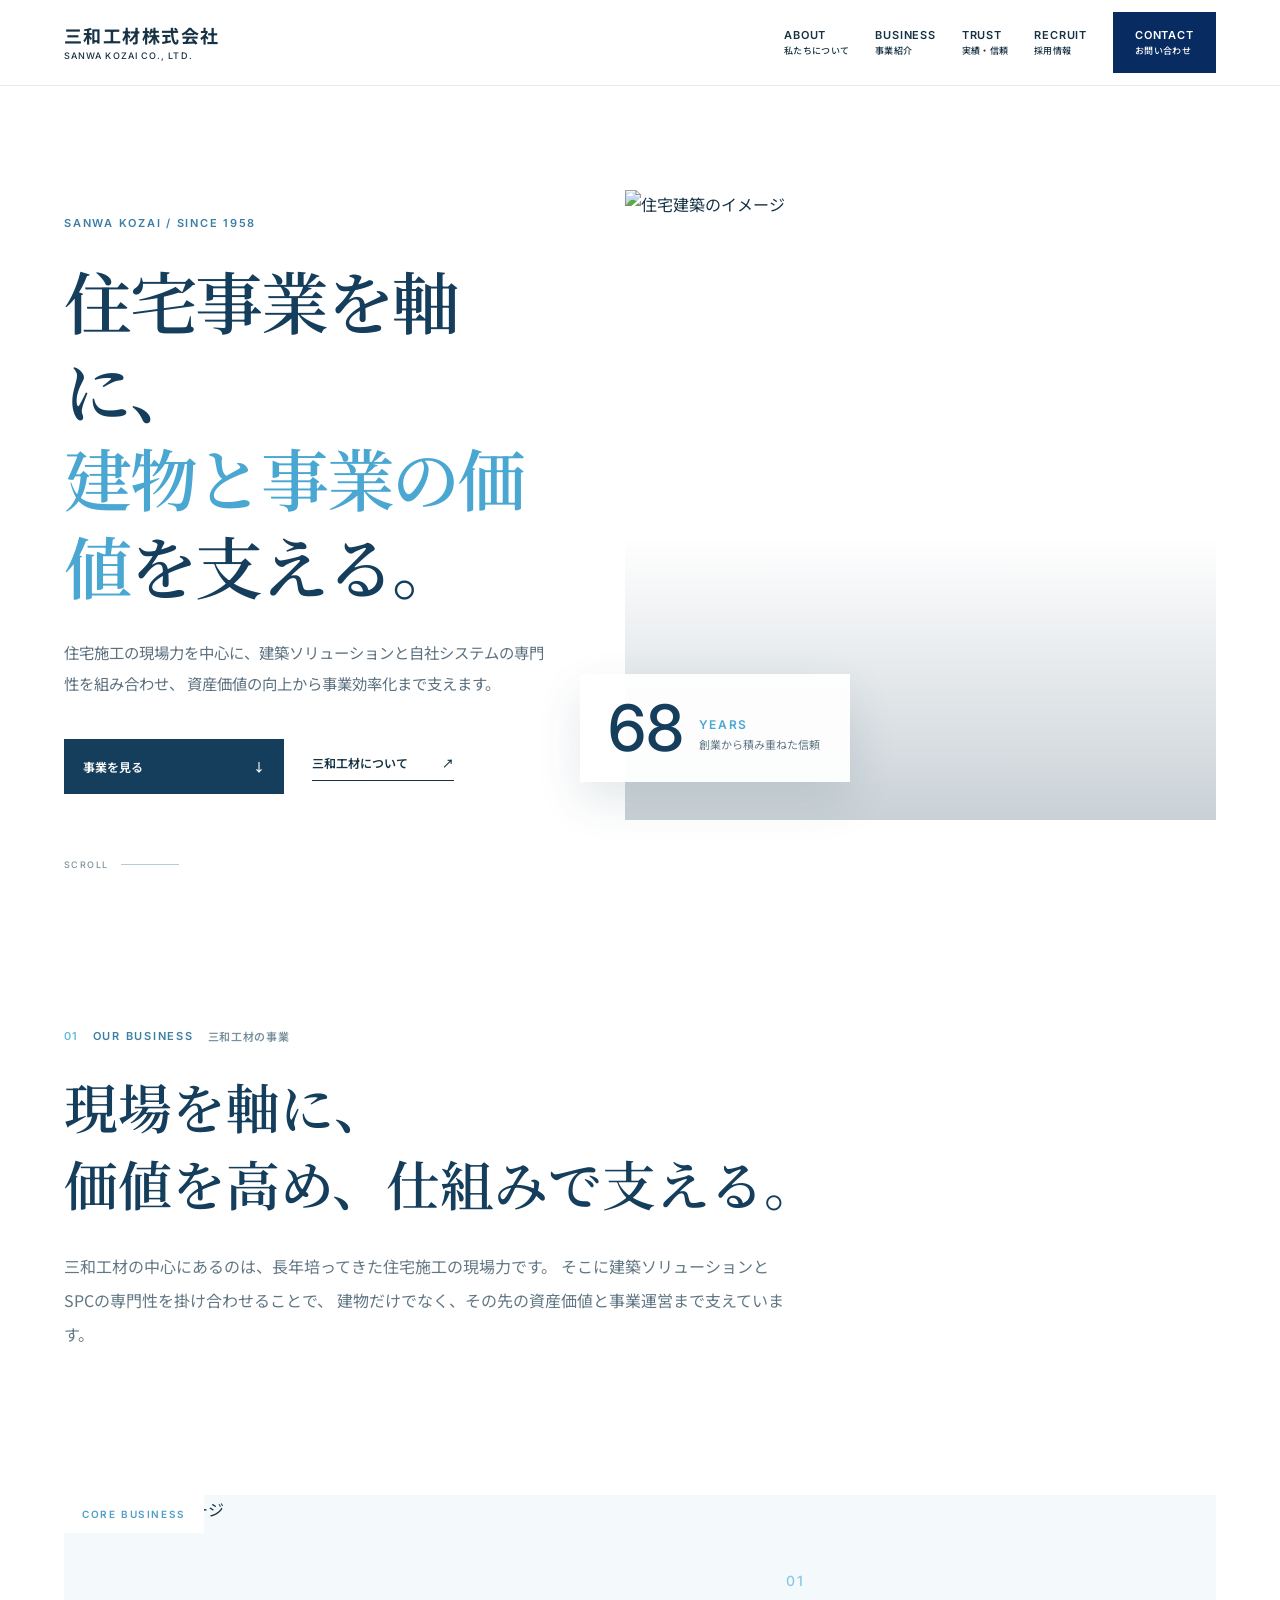
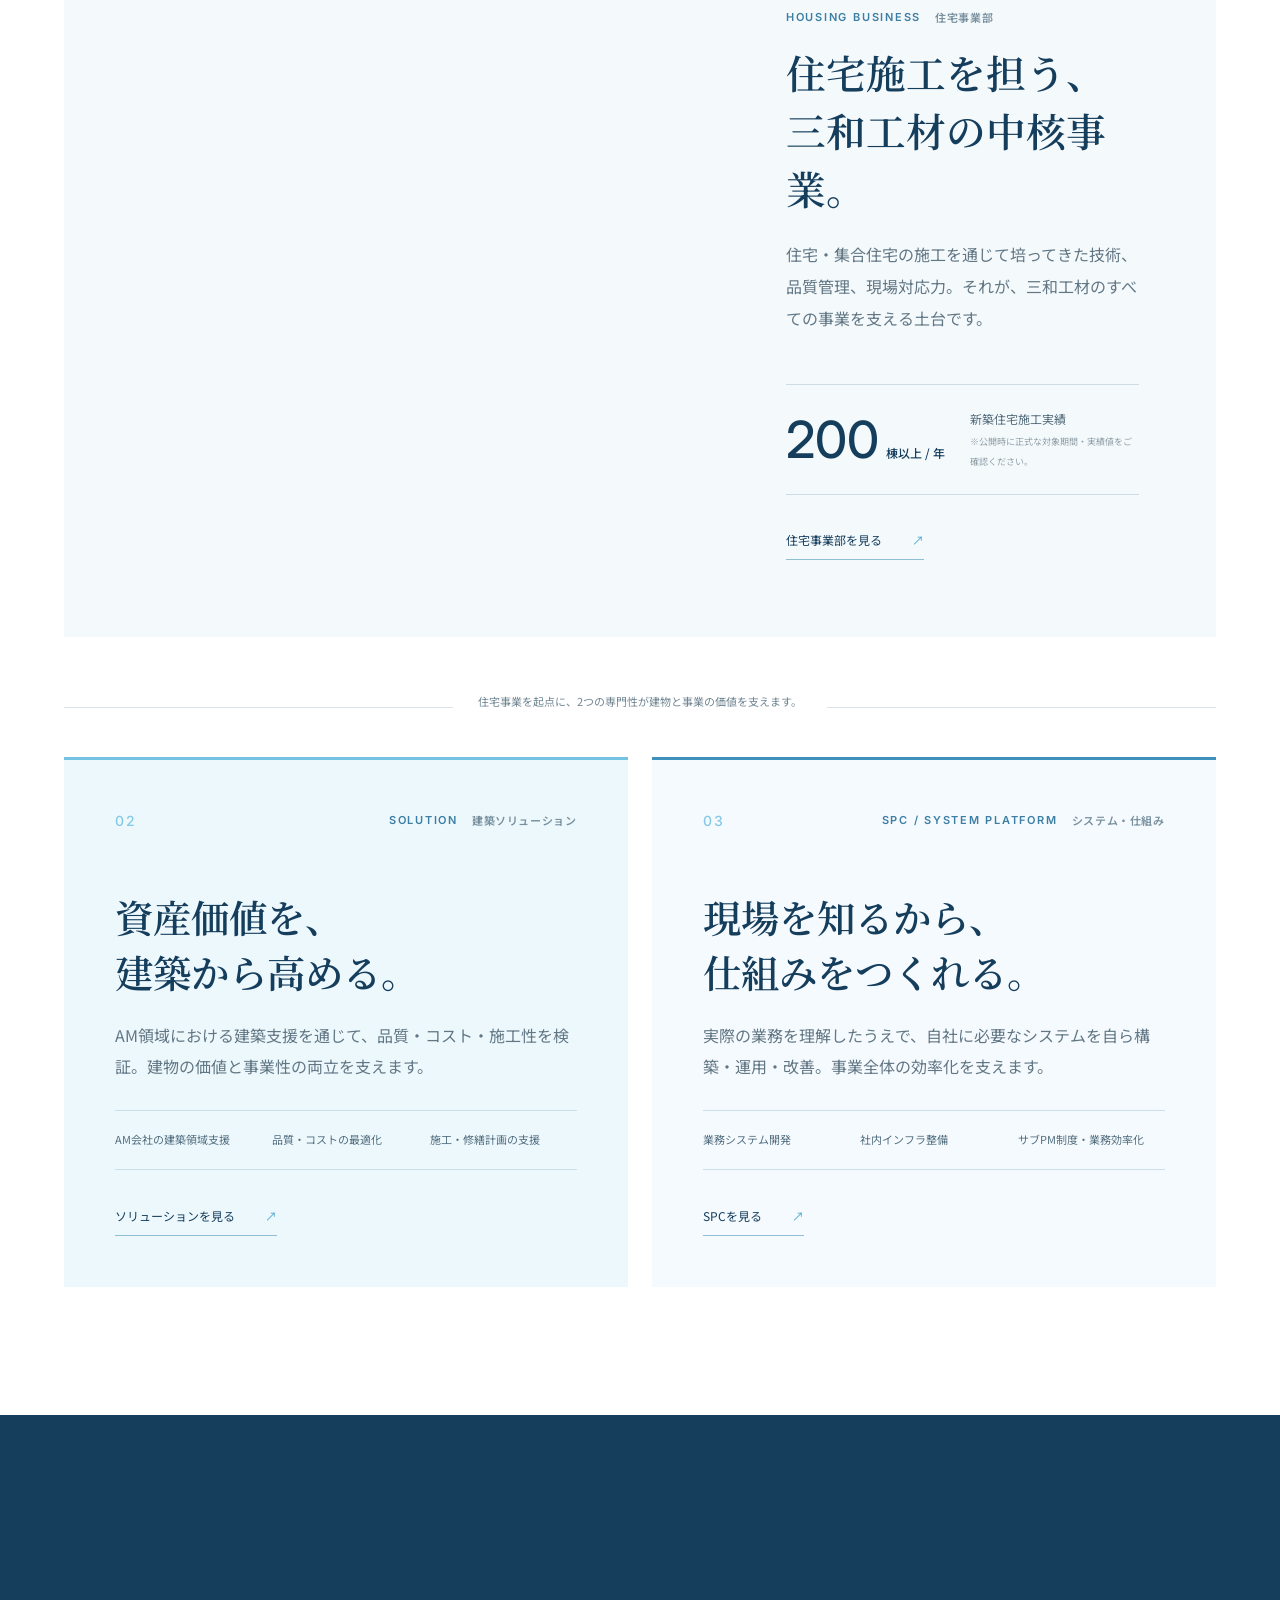
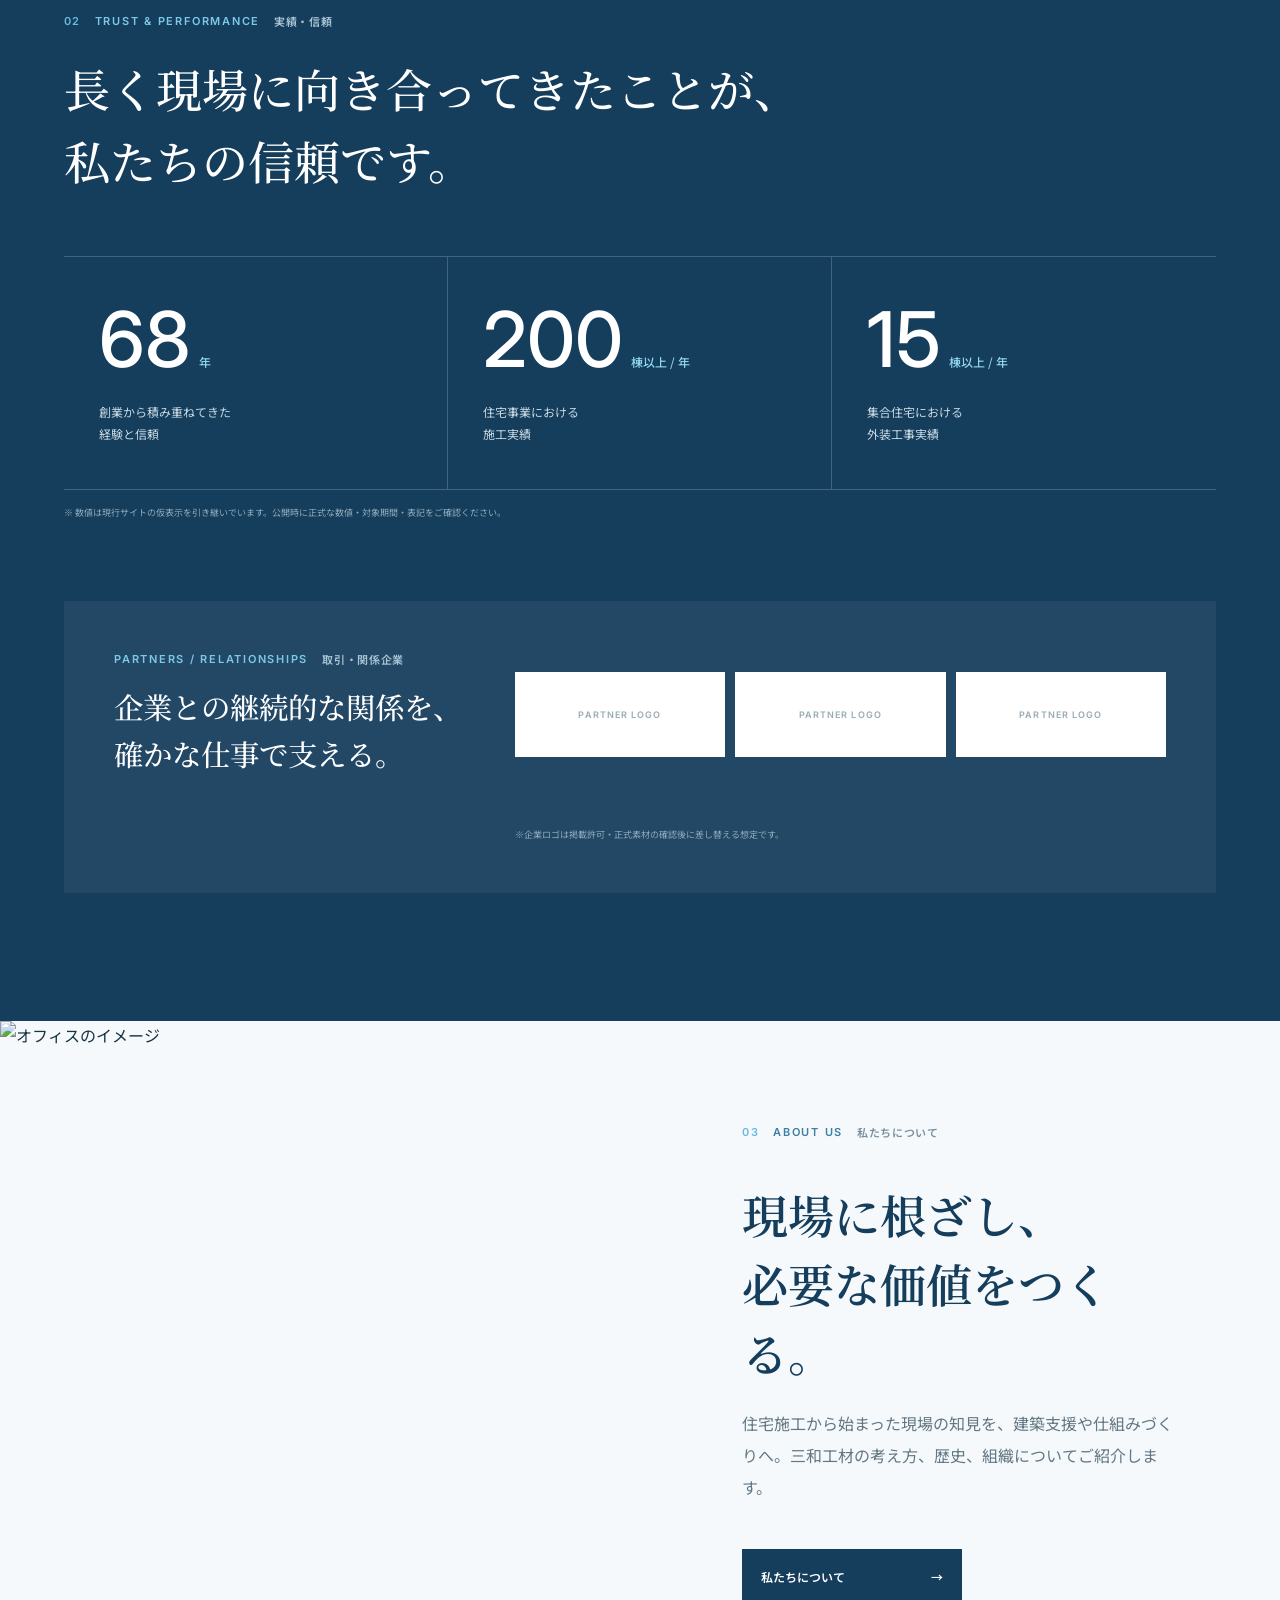
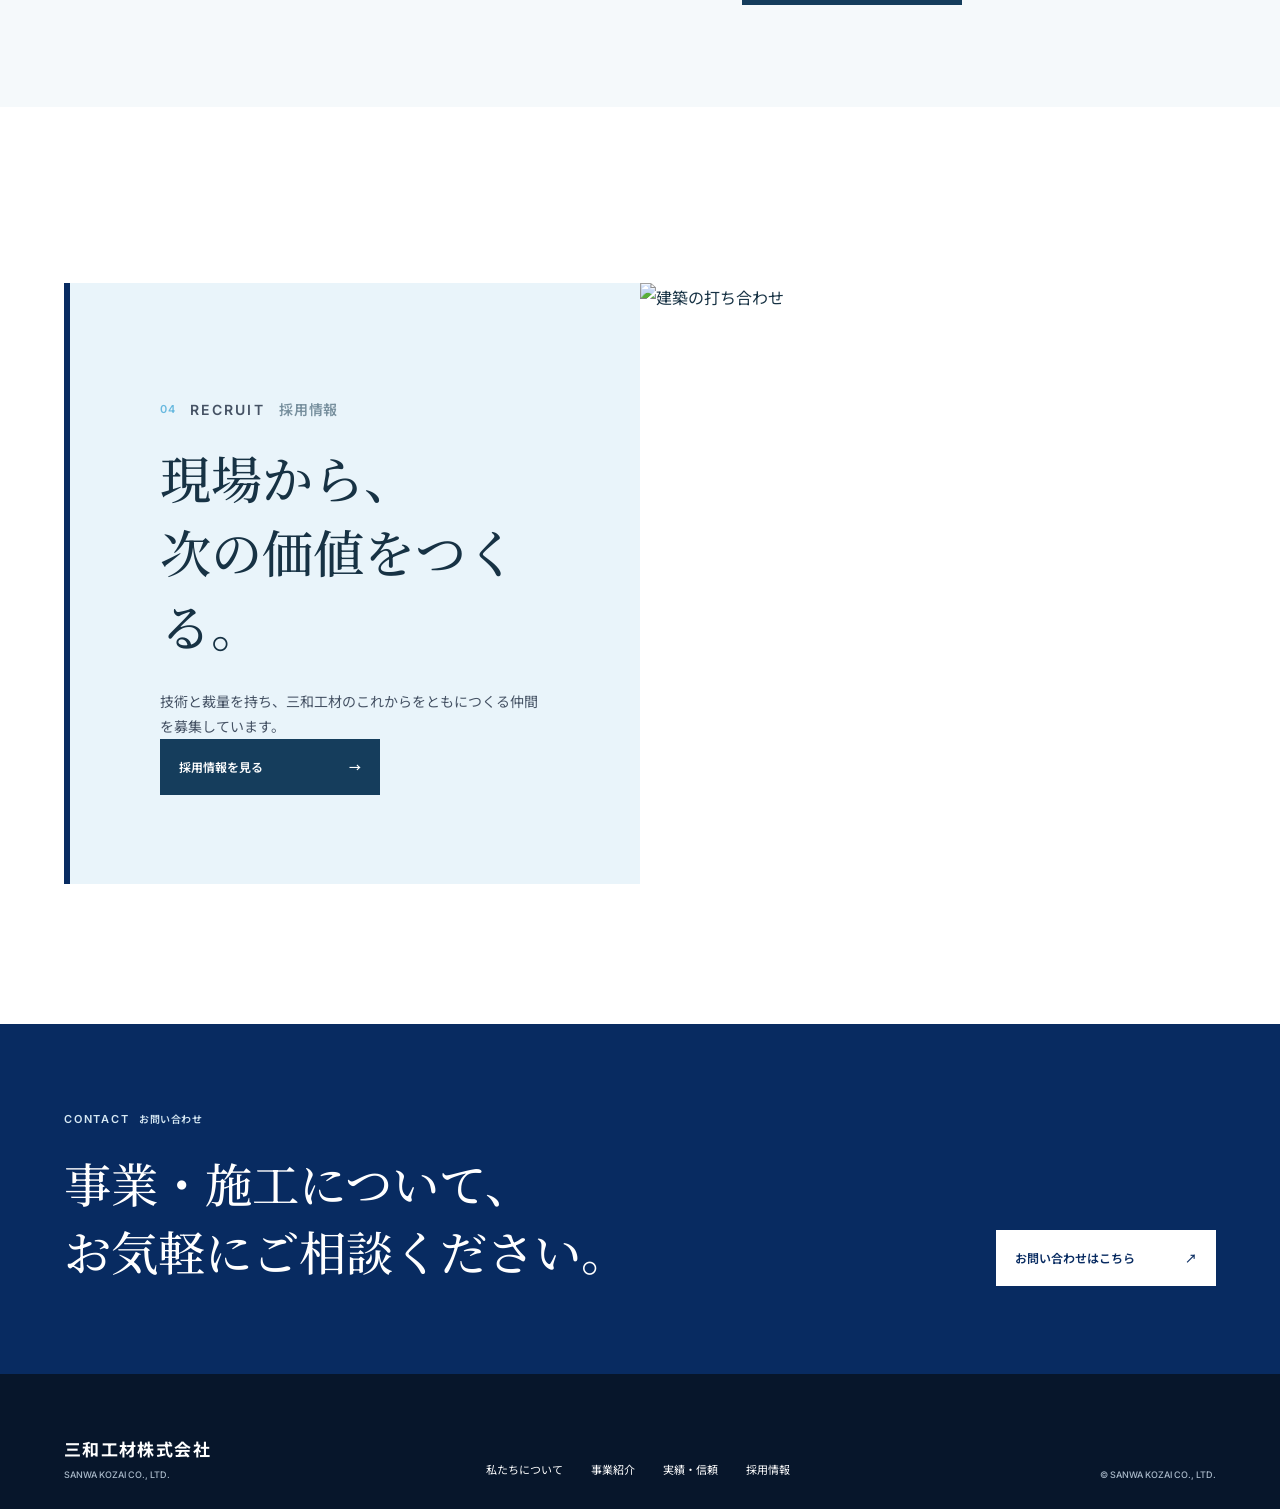
==== commit 20c9cd41: "Save version before client review" ====
--- a/index.html
+++ b/index.html
@@ -3,211 +3,178 @@
 <head>
   <meta charset="UTF-8">
   <meta name="viewport" content="width=device-width, initial-scale=1.0">
-  <meta name="description" content="三和工材株式会社は、建築・施工・管理を通じて建物価値を支える建築会社です。">
+  <meta name="description" content="三和工材株式会社は、住宅事業を軸に、建築ソリューションと自社システムの力で、資産価値の向上と事業効率化を支える会社です。">
   <meta name="robots" content="index,follow">
-  <title>三和工材株式会社 | 建築を統合し、建物の価値を未来へつなぐ。</title>
-
+  <title>三和工材株式会社 | 住宅事業を軸に、建物と事業の価値を支える。</title>
   <link rel="preconnect" href="https://fonts.googleapis.com">
   <link rel="preconnect" href="https://fonts.gstatic.com" crossorigin>
-  <link href="https://fonts.googleapis.com/css2?family=Inter:wght@400;500;600&family=Noto+Sans+JP:wght@400;500;600;700&family=Noto+Serif+JP:wght@500;600&display=swap" rel="stylesheet">
+  <link href="https://fonts.googleapis.com/css2?family=Inter:wght@400;500;600;700&family=Noto+Sans+JP:wght@400;500;600;700&family=Noto+Serif+JP:wght@500;600&display=swap" rel="stylesheet">
   <link rel="stylesheet" href="styles.css">
 </head>
-<body>
+<body class="home-v2">
   <header class="site-header" id="siteHeader">
     <a class="brand" href="index.html">
       <strong>三和工材株式会社</strong>
       <small>SANWA KOZAI CO., LTD.</small>
     </a>
-
     <button class="menu-button" id="menuButton" aria-label="メニューを開く" aria-expanded="false">
       <span></span><span></span>
     </button>
-
     <nav class="global-nav" id="globalNav">
       <a href="about.html">ABOUT <span>私たちについて</span></a>
-      <a href="business.html">BUSINESS <span>事業紹介</span></a>
-      <a href="#numbers">STRENGTH <span>数字で見る三和工材</span></a>
-      <a href="#case">CASE <span>事例紹介</span></a>
+      <a href="#business">BUSINESS <span>事業紹介</span></a>
+      <a href="#trust">TRUST <span>実績・信頼</span></a>
       <a href="#recruit">RECRUIT <span>採用情報</span></a>
       <a href="#contact" class="nav-contact">CONTACT <span>お問い合わせ</span></a>
     </nav>
   </header>
 
   <main>
-    <section class="hero section section--hero">
-      <div class="section-marker section-marker--hero">
-        <span>01</span>
-        <div><small>TOP</small><em>トップ</em></div>
-      </div>
-
-      <div class="hero-copy reveal">
-        <p class="eyebrow">ARCHITECTURAL INTEGRATION <span>建築統合会社</span></p>
-        <h1>建築を統合し、<br>建物の価値を<br>未来へつなぐ。</h1>
-        <p class="hero-lead">
-          三和工材株式会社は、建築・施工・管理を通じて、<br class="pc-only">
-          建物価値を支える建築会社です。
+    <section class="v2-hero">
+      <div class="v2-hero__copy reveal">
+        <p class="v2-kicker">SANWA KOZAI / SINCE 1958</p>
+        <h1>住宅事業を軸に、<br><span>建物と事業の価値</span>を支える。</h1>
+        <p class="v2-hero__lead">
+          住宅施工の現場力を中心に、建築ソリューションと自社システムの専門性を組み合わせ、
+          資産価値の向上から事業効率化まで支えます。
         </p>
-        <div class="hero-actions">
-          <a class="button button--primary" href="about.html">三和工材について <span>→</span></a>
-          <a class="text-link" href="#business">事業を見る <span>↓</span></a>
-        </div>
-      </div>
-
-      <div class="hero-visual reveal">
-        <img src="https://images.unsplash.com/photo-1486406146926-c627a92ad1ab?auto=format&fit=crop&w=1600&q=85" alt="都市の高層建築">
-        <div class="hero-caption">
-          <small>SANWA KOZAI</small>
-          <strong>ARCHITECTURAL<br>INTEGRATION</strong>
-        </div>
-      </div>
-    </section>
-
-    <section class="business section section--paper" id="business">
-      <div class="section-marker">
-        <span>02</span>
-        <div><small>BUSINESS</small><em>事業紹介</em></div>
-      </div>
-
-      <div class="section-head reveal">
+        <div class="v2-hero__actions">
+          <a class="button button--primary" href="#business">事業を見る <span>↓</span></a>
+          <a class="text-link" href="about.html">三和工材について <span>↗</span></a>
+        </div>
+      </div>
+      <div class="v2-hero__visual reveal">
+        <img src="https://images.unsplash.com/photo-1600566753190-17f0baa2a6c3?auto=format&fit=crop&w=1800&q=88" alt="住宅建築のイメージ">
+        <div class="v2-hero__years">
+          <strong>68</strong>
+          <div><span>YEARS</span><small>創業から積み重ねた信頼</small></div>
+        </div>
+      </div>
+      <div class="v2-hero__scroll">SCROLL <span></span></div>
+    </section>
+
+    <section class="v2-intro">
+      <div class="v2-intro__body reveal">
+        <p class="v2-kicker"><b>01</b> OUR BUSINESS <span>三和工材の事業</span></p>
+        <h2>現場を軸に、<br>価値を高め、仕組みで支える。</h2>
+        <p>
+          三和工材の中心にあるのは、長年培ってきた住宅施工の現場力です。
+          そこに建築ソリューションとSPCの専門性を掛け合わせることで、
+          建物だけでなく、その先の資産価値と事業運営まで支えています。
+        </p>
+      </div>
+    </section>
+
+    <section class="v2-business" id="business">
+      <div class="v2-business__core reveal">
+        <div class="v2-business__image">
+          <img src="https://images.unsplash.com/photo-1600607687939-ce8a6c25118c?auto=format&fit=crop&w=1500&q=86" alt="住宅施工のイメージ">
+          <span>CORE BUSINESS</span>
+        </div>
+        <div class="v2-business__copy">
+          <div class="v2-business__num">01</div>
+          <p class="v2-kicker">HOUSING BUSINESS <span>住宅事業部</span></p>
+          <h2>住宅施工を担う、<br>三和工材の中核事業。</h2>
+          <p>住宅・集合住宅の施工を通じて培ってきた技術、品質管理、現場対応力。それが、三和工材のすべての事業を支える土台です。</p>
+          <div class="v2-proof">
+            <strong><span data-count="200">0</span><small>棟以上 / 年</small></strong>
+            <p>新築住宅施工実績<br><small>※公開時に正式な対象期間・実績値をご確認ください。</small></p>
+          </div>
+          <a class="v2-arrow-link" href="business.html#housing">住宅事業部を見る <span>↗</span></a>
+        </div>
+      </div>
+
+      <div class="v2-support-head reveal">
+        <span></span>
+        <p>住宅事業を起点に、2つの専門性が建物と事業の価値を支えます。</p>
+        <span></span>
+      </div>
+
+      <div class="v2-support-grid">
+        <article class="v2-support-card reveal">
+          <div class="v2-support-card__top">
+            <span class="v2-business__num">02</span>
+            <p class="v2-kicker">SOLUTION <span>建築ソリューション</span></p>
+          </div>
+          <h3>資産価値を、<br>建築から高める。</h3>
+          <p>AM領域における建築支援を通じて、品質・コスト・施工性を検証。建物の価値と事業性の両立を支えます。</p>
+          <ul>
+            <li>AM会社の建築領域支援</li>
+            <li>品質・コストの最適化</li>
+            <li>施工・修繕計画の支援</li>
+          </ul>
+          <a class="v2-arrow-link" href="business.html#solution">ソリューションを見る <span>↗</span></a>
+        </article>
+
+        <article class="v2-support-card v2-support-card--spc reveal">
+          <div class="v2-support-card__top">
+            <span class="v2-business__num">03</span>
+            <p class="v2-kicker">SPC / SYSTEM PLATFORM <span>システム・仕組み</span></p>
+          </div>
+          <h3>現場を知るから、<br>仕組みをつくれる。</h3>
+          <p>実際の業務を理解したうえで、自社に必要なシステムを自ら構築・運用・改善。事業全体の効率化を支えます。</p>
+          <ul>
+            <li>業務システム開発</li>
+            <li>社内インフラ整備</li>
+            <li>サブPM制度・業務効率化</li>
+          </ul>
+          <a class="v2-arrow-link" href="business.html#spc">SPCを見る <span>↗</span></a>
+        </article>
+      </div>
+    </section>
+
+    <section class="v2-trust" id="trust">
+      <div class="v2-trust__head reveal">
+        <p class="v2-kicker"><b>02</b> TRUST &amp; PERFORMANCE <span>実績・信頼</span></p>
+        <h2>長く現場に向き合ってきたことが、<br>私たちの信頼です。</h2>
+      </div>
+      <div class="v2-trust__grid">
+        <div class="v2-trust__stat reveal">
+          <strong><span data-count="68">0</span><small>年</small></strong>
+          <p>創業から積み重ねてきた<br>経験と信頼</p>
+        </div>
+        <div class="v2-trust__stat reveal">
+          <strong><span data-count="200">0</span><small>棟以上 / 年</small></strong>
+          <p>住宅事業における<br>施工実績</p>
+        </div>
+        <div class="v2-trust__stat reveal">
+          <strong><span data-count="15">0</span><small>棟以上 / 年</small></strong>
+          <p>集合住宅における<br>外装工事実績</p>
+        </div>
+      </div>
+      <p class="v2-note">※ 数値は現行サイトの仮表示を引き継いでいます。公開時に正式な数値・対象期間・表記をご確認ください。</p>
+
+      <div class="v2-partners reveal">
         <div>
-          <p class="eyebrow">BUSINESS <span>事業紹介</span></p>
-          <h2>3つの専門組織で、<br>建築を支える。</h2>
-        </div>
-        <p>
-          建築ソリューション、実施工、バックオフィス。
-          それぞれの専門性を持つ組織が、建築プロジェクトと会社運営を支えています。
-        </p>
-      </div>
-
-      <div class="business-grid">
-        <article class="business-card business-card--primary reveal">
-          <div class="business-image">
-            <img src="https://images.unsplash.com/photo-1487958449943-2429e8be8625?auto=format&fit=crop&w=1600&q=85" alt="都市建築">
-          </div>
-          <div class="business-content">
-            <span class="business-number">01</span>
-            <p class="business-en">ASSET MANAGEMENT CONTRACTOR <span>建築ソリューション事業部</span></p>
-            <h3>建築を、<br>“資産価値”から再設計する。</h3>
-            <p>AM会社の建築領域を支援し、品質・コスト・施工を統合する建築組織。</p>
-            <a class="card-link" href="business.html?division=solution">事業詳細を見る <span>↗</span></a>
-          </div>
-        </article>
-
-        <article class="business-card reveal">
-          <div class="business-image">
-            <img src="https://images.unsplash.com/photo-1600566753190-17f0baa2a6c3?auto=format&fit=crop&w=1200&q=85" alt="住宅建築">
-          </div>
-          <div class="business-content">
-            <span class="business-number">02</span>
-            <p class="business-en">CONSTRUCTION PLATFORM <span>住宅事業部</span></p>
-            <h3>継続施工が、品質を支える。</h3>
-            <p>住宅・集合住宅施工を担う、実施工事業。</p>
-            <a class="card-link" href="business.html?division=housing">事業詳細を見る <span>↗</span></a>
-          </div>
-        </article>
-
-        <article class="business-card reveal">
-          <div class="business-image">
-            <img src="https://images.unsplash.com/photo-1554224155-8d04cb21cd6c?auto=format&fit=crop&w=1200&q=85" alt="バックオフィス">
-          </div>
-          <div class="business-content">
-            <span class="business-number">03</span>
-            <p class="business-en">BACK OFFICE <span>経理部</span></p>
-            <h3>会社運営を支える、<br>バックオフィス。</h3>
-            <p>経理・請求・事務・社内管理業務を担当。</p>
-            <a class="card-link" href="business.html?division=accounting">事業詳細を見る <span>↗</span></a>
-          </div>
-        </article>
-      </div>
-    </section>
-
-    <section class="numbers section section--navy" id="numbers">
-      <div class="section-marker section-marker--inverse">
-        <span>03</span>
-        <div><small>STRENGTH</small><em>数字で見る三和工材</em></div>
-      </div>
-
-      <div class="numbers-intro reveal">
-        <p class="eyebrow">SANWA KOZAI IN NUMBERS <span>数字で見る三和工材</span></p>
-        <h2>実績が、<br>信頼をつくる。</h2>
-      </div>
-
-      <div class="number-list">
-        <div class="number-item reveal">
-          <span class="number-value" data-count="68">0</span>
-          <div>
-            <strong>年</strong>
-            <p>創業から積み重ねてきた実績と信頼</p>
-          </div>
-        </div>
-        <div class="number-item reveal">
-          <span class="number-value" data-count="200">0</span>
-          <div>
-            <strong>棟以上 / 年</strong>
-            <p>旭化成ホームズ株式会社 新築住宅施工実績</p>
-          </div>
-        </div>
-        <div class="number-item reveal">
-          <span class="number-value" data-count="15">0</span>
-          <div>
-            <strong>棟以上 / 年</strong>
-            <p>集合住宅 外装工事施工実績</p>
-          </div>
-        </div>
-      </div>
-
-      <p class="note">※ 数値は構成確認用の仮表示です。公開時に実績値へ差し替えてください。</p>
-    </section>
-
-    <section class="case section section--softblue" id="case">
-      <div class="section-marker">
-        <span>04</span>
-        <div><small>CASE STUDY</small><em>事例紹介</em></div>
-      </div>
-
-      <div class="case-visual reveal">
-        <img src="https://images.unsplash.com/photo-1497366754035-f200968a6e72?auto=format&fit=crop&w=1600&q=85" alt="建築プロジェクト">
-      </div>
-
-      <div class="case-content reveal">
-        <p class="eyebrow">CASE STUDY / 01 <span>代表事例</span></p>
-        <h2>建築を、<br>“資産価値”から<br>再設計する。</h2>
-        <p>
-          建築ソリューション事業部では、品質・コスト・施工性の観点から建築計画を再検証し、
-          建物価値と投資効率の両立を目指します。
-        </p>
-
-        <div class="case-stats">
-          <div>
-            <small>COST OPTIMIZATION <span>コスト最適化</span></small>
-            <strong>−12.8%</strong>
-          </div>
-          <div>
-            <small>SCHEDULE <span>工程短縮</span></small>
-            <strong>−25 DAYS</strong>
-          </div>
-        </div>
-
-        <p class="note">※ ケース数値はデザイン確認用のダミーです。</p>
-        <a class="button button--primary" href="#">事例の詳細を見る <span>→</span></a>
+          <p class="v2-kicker">PARTNERS / RELATIONSHIPS <span>取引・関係企業</span></p>
+          <h3>企業との継続的な関係を、<br>確かな仕事で支える。</h3>
+        </div>
+        <div class="v2-logo-placeholder">
+          <span>PARTNER LOGO</span><span>PARTNER LOGO</span><span>PARTNER LOGO</span>
+        </div>
+        <p>※企業ロゴは掲載許可・正式素材の確認後に差し替える想定です。</p>
+      </div>
+    </section>
+
+    <section class="v2-about">
+      <div class="v2-about__image reveal">
+        <img src="https://images.unsplash.com/photo-1497366811353-6870744d04b2?auto=format&fit=crop&w=1500&q=86" alt="オフィスのイメージ">
+      </div>
+      <div class="v2-about__copy reveal">
+        <p class="v2-kicker"><b>03</b> ABOUT US <span>私たちについて</span></p>
+        <h2>現場に根ざし、<br>必要な価値をつくる。</h2>
+        <p>住宅施工から始まった現場の知見を、建築支援や仕組みづくりへ。三和工材の考え方、歴史、組織についてご紹介します。</p>
+        <a class="button button--primary" href="about.html">私たちについて <span>→</span></a>
       </div>
     </section>
 
     <section class="recruit section section--paper" id="recruit">
-      <div class="section-marker">
-        <span>05</span>
-        <div><small>RECRUIT</small><em>採用情報</em></div>
-      </div>
-
       <div class="recruit-copy reveal">
-        <p class="eyebrow">RECRUIT <span>採用情報</span></p>
-        <h2>現場主導の施工体制を、<br>ともにつくる。</h2>
-        <p>
-          技術と裁量を持ち、現場から建築の品質を支える仲間を募集しています。
-        </p>
+        <p class="v2-kicker"><b>04</b> RECRUIT <span>採用情報</span></p>
+        <h2>現場から、<br>次の価値をつくる。</h2>
+        <p>技術と裁量を持ち、三和工材のこれからをともにつくる仲間を募集しています。</p>
         <a class="button button--primary" href="#">採用情報を見る <span>→</span></a>
       </div>
-
       <div class="recruit-visual reveal">
         <img src="https://images.unsplash.com/photo-1503387762-592deb58ef4e?auto=format&fit=crop&w=1500&q=85" alt="建築の打ち合わせ">
       </div>
@@ -216,7 +183,7 @@
     <section class="contact-cta" id="contact">
       <div>
         <p class="eyebrow eyebrow--light">CONTACT <span>お問い合わせ</span></p>
-        <h2>建築プロジェクトについて、<br>ご相談ください。</h2>
+        <h2>事業・施工について、<br>お気軽にご相談ください。</h2>
       </div>
       <a class="button button--light" href="mailto:info@example.com">お問い合わせはこちら <span>↗</span></a>
     </section>
@@ -230,8 +197,7 @@
     <nav>
       <a href="about.html">私たちについて</a>
       <a href="#business">事業紹介</a>
-      <a href="#numbers">実績</a>
-      <a href="#case">事例紹介</a>
+      <a href="#trust">実績・信頼</a>
       <a href="#recruit">採用情報</a>
     </nav>
     <small>© SANWA KOZAI CO., LTD.</small>
--- a/styles.css
+++ b/styles.css
@@ -3790,3 +3790,410 @@
 
 }
 
+
+
+/* =========================================================
+   HOME V2 — 住宅事業を軸にした再構築版
+   ========================================================= */
+.home-v2 {
+  --v2-navy:#153d5c;
+  --v2-blue:#69b9df;
+  --v2-sky:#dff2fb;
+  --v2-pale:#f4f9fc;
+  --v2-line:#cbdce6;
+  --v2-text:#173244;
+  background:#fff;
+  color:var(--v2-text);
+}
+.home-v2 .site-header { background:rgba(255,255,255,.94); border-bottom:1px solid rgba(21,61,92,.1); }
+.home-v2 .button--primary { background:var(--v2-navy); border-color:var(--v2-navy); }
+.home-v2 .v2-kicker { margin:0; color:#3d7fa4; font:600 11px/1.5 var(--latin); letter-spacing:.16em; text-transform:uppercase; }
+.home-v2 .v2-kicker span { margin-left:10px; color:#78909e; font-family:var(--sans); letter-spacing:.06em; }
+.v2-hero { min-height:100svh; padding:clamp(130px,14vw,190px) var(--pad) 70px; display:grid; grid-template-columns:minmax(0,.9fr) minmax(440px,1.1fr); gap:clamp(40px,6vw,100px); align-items:center; position:relative; overflow:hidden; }
+.v2-hero::before { content:""; position:absolute; width:45vw; height:45vw; border-radius:50%; background:#edf8fd; left:-18vw; top:-16vw; z-index:-1; }
+.v2-hero__copy h1 { margin:25px 0 28px; color:var(--v2-navy); font:600 clamp(42px,5.3vw,78px)/1.3 var(--serif); letter-spacing:-.035em; }
+.v2-hero__copy h1 span { color:#4aa7d2; }
+.v2-hero__lead { max-width:650px; color:#5c7180; font-size:clamp(14px,1.2vw,17px); line-height:2; }
+.v2-hero__actions { display:flex; gap:28px; align-items:center; margin-top:40px; }
+.v2-hero__visual { position:relative; height:min(70vh,760px); min-height:520px; }
+.v2-hero__visual::after { content:""; position:absolute; inset:0; background:linear-gradient(180deg,transparent 55%,rgba(12,48,72,.22)); pointer-events:none; }
+.v2-hero__visual img { width:100%; height:100%; object-fit:cover; }
+.v2-hero__years { position:absolute; z-index:2; left:-45px; bottom:38px; min-width:270px; padding:22px 28px; background:rgba(255,255,255,.94); display:flex; align-items:end; gap:15px; box-shadow:0 18px 45px rgba(24,63,86,.12); }
+.v2-hero__years strong { color:var(--v2-navy); font:500 64px/1 var(--latin); }
+.v2-hero__years div { display:grid; gap:3px; padding-bottom:5px; }
+.v2-hero__years span { color:#4aa7d2; font:600 12px var(--latin); letter-spacing:.14em; }
+.v2-hero__years small { color:#607684; font-size:11px; }
+.v2-hero__scroll { position:absolute; left:var(--pad); bottom:30px; display:flex; align-items:center; gap:12px; color:#82939d; font:500 9px var(--latin); letter-spacing:.16em; }
+.v2-hero__scroll span { width:58px; height:1px; background:#b9cbd5; }
+
+.v2-section-label { display:flex; align-items:flex-start; gap:14px; color:var(--v2-navy); }
+.v2-section-label > span { color:#58add5; font:600 12px var(--latin); }
+.v2-section-label p { margin:0; font:600 12px var(--latin); letter-spacing:.13em; }
+.v2-section-label small { display:block; margin-top:5px; color:#7b8e99; font:500 10px var(--sans); letter-spacing:.05em; }
+.v2-intro { padding:clamp(90px,10vw,150px) var(--pad); display:grid; grid-template-columns:.42fr 1fr; gap:8vw; background:#fff; }
+.v2-intro__body { max-width:860px; }
+.v2-intro h2 { margin:22px 0 28px; color:var(--v2-navy); font:600 clamp(36px,4.2vw,62px)/1.45 var(--serif); }
+.v2-intro__body > p:last-child { max-width:720px; margin-left:auto; color:#627784; line-height:2.1; }
+
+.v2-business { padding:0 var(--pad) clamp(100px,10vw,160px); background:#fff; }
+.v2-business__core { display:grid; grid-template-columns:1.12fr .88fr; min-height:650px; background:var(--v2-pale); }
+.v2-business__image { position:relative; min-height:580px; overflow:hidden; }
+.v2-business__image img { width:100%; height:100%; object-fit:cover; transition:transform .7s ease; }
+.v2-business__core:hover .v2-business__image img { transform:scale(1.025); }
+.v2-business__image > span { position:absolute; left:0; top:0; padding:13px 18px; background:#fff; color:#4f9fc5; font:600 10px var(--latin); letter-spacing:.16em; }
+.v2-business__copy { padding:clamp(50px,6vw,90px); display:flex; flex-direction:column; justify-content:center; }
+.v2-business__num { margin-bottom:20px; color:#85c9e7; font:500 14px var(--latin); letter-spacing:.12em; }
+.v2-business__copy h2 { margin:18px 0 22px; color:var(--v2-navy); font:600 clamp(30px,3.1vw,48px)/1.45 var(--serif); }
+.v2-business__copy > p { color:#627784; line-height:2; }
+.v2-proof { margin:34px 0; padding:24px 0; border-top:1px solid var(--v2-line); border-bottom:1px solid var(--v2-line); display:flex; gap:25px; align-items:center; }
+.v2-proof strong { white-space:nowrap; color:var(--v2-navy); font:500 clamp(38px,4vw,58px)/1 var(--latin); }
+.v2-proof strong small { margin-left:7px; font:500 12px var(--sans); }
+.v2-proof p { margin:0; color:#526b7a; font-size:12px; line-height:1.7; }
+.v2-proof p small { color:#91a0a8; font-size:9px; }
+.v2-arrow-link { width:max-content; display:flex; align-items:center; gap:30px; padding-bottom:8px; border-bottom:1px solid #8ebfd5; color:var(--v2-navy); font-size:12px; text-decoration:none; }
+.v2-arrow-link span { color:#4aa7d2; }
+.v2-support-head { display:grid; grid-template-columns:1fr auto 1fr; align-items:center; gap:25px; margin:55px 0 35px; color:#728793; font-size:11px; text-align:center; }
+.v2-support-head span { height:1px; background:#d8e5ec; }
+.v2-support-grid { display:grid; grid-template-columns:1fr 1fr; gap:24px; }
+.v2-support-card { min-height:500px; padding:clamp(38px,4vw,60px); background:#edf8fd; border-top:3px solid #75c2e3; }
+.v2-support-card--spc { background:#f5fafe; border-top-color:#3f91bc; }
+.v2-support-card__top { display:flex; justify-content:space-between; align-items:flex-start; }
+.v2-support-card h3 { margin:40px 0 20px; color:var(--v2-navy); font:600 clamp(28px,3vw,43px)/1.45 var(--serif); }
+.v2-support-card > p { max-width:560px; color:#627784; line-height:1.95; }
+.v2-support-card ul { margin:28px 0 35px; padding:20px 0; border-top:1px solid #cbdfe9; border-bottom:1px solid #cbdfe9; display:grid; grid-template-columns:repeat(3,1fr); gap:10px; list-style:none; }
+.v2-support-card li { color:#536f7f; font-size:11px; line-height:1.6; }
+
+.v2-trust { padding:clamp(95px,10vw,150px) var(--pad); background:var(--v2-navy); color:#fff; }
+.v2-section-label--light, .v2-section-label--light small { color:#c7e6f5; }
+.v2-trust__head { margin:70px 0 60px; display:grid; grid-template-columns:.42fr 1fr; gap:8vw; align-items:start; }
+.v2-trust .v2-kicker { color:#7dc8e9; }
+.v2-trust .v2-kicker span { color:#a9c5d5; }
+.v2-trust__head h2 { margin:0; font:500 clamp(32px,3.6vw,52px)/1.55 var(--serif); }
+.v2-trust__grid { display:grid; grid-template-columns:repeat(3,1fr); border-top:1px solid rgba(255,255,255,.2); border-bottom:1px solid rgba(255,255,255,.2); }
+.v2-trust__stat { padding:45px 35px; border-right:1px solid rgba(255,255,255,.2); }
+.v2-trust__stat:last-child { border-right:0; }
+.v2-trust__stat strong { display:block; color:#fff; font:500 clamp(48px,6vw,82px)/1 var(--latin); }
+.v2-trust__stat strong small { margin-left:8px; color:#92d5ef; font:500 12px var(--sans); }
+.v2-trust__stat p { margin:22px 0 0; color:#c8d9e2; font-size:12px; line-height:1.8; }
+.v2-note { margin:15px 0 0; color:#8eabbc; font-size:9px; }
+.v2-partners { margin-top:80px; padding:50px; background:rgba(255,255,255,.06); }
+.v2-partners { display:grid; grid-template-columns:.7fr 1.3fr; gap:50px; }
+.v2-partners h3 { margin:15px 0 0; font:500 clamp(24px,2.3vw,34px)/1.6 var(--serif); }
+.v2-logo-placeholder { display:grid; grid-template-columns:repeat(3,1fr); gap:10px; align-items:center; }
+.v2-logo-placeholder span { height:85px; display:grid; place-items:center; background:#fff; color:#9aabb4; font:600 9px var(--latin); letter-spacing:.12em; }
+.v2-partners > p { grid-column:2; margin:0; color:#8eabbc; font-size:9px; }
+
+.v2-about { display:grid; grid-template-columns:1fr 1fr; min-height:680px; background:#f5f9fb; }
+.v2-about__image img { width:100%; height:100%; object-fit:cover; }
+.v2-about__copy { padding:clamp(60px,8vw,120px); display:flex; flex-direction:column; justify-content:center; }
+.v2-about__copy > .v2-kicker { margin-top:70px; }
+.v2-about__copy h2 { margin:20px 0; color:var(--v2-navy); font:600 clamp(32px,3.6vw,52px)/1.5 var(--serif); }
+.v2-about__copy > p:not(.v2-kicker) { color:#627784; line-height:2; }
+.v2-about__copy .button { margin-top:30px; width:max-content; }
+
+@media (max-width: 980px) {
+  .v2-hero { grid-template-columns:1fr; min-height:auto; padding-top:130px; }
+  .v2-hero__visual { height:58vw; min-height:420px; }
+  .v2-hero__years { left:20px; }
+  .v2-hero__scroll { display:none; }
+  .v2-intro { grid-template-columns:1fr; gap:45px; }
+  .v2-business__core, .v2-about { grid-template-columns:1fr; }
+  .v2-business__image { min-height:52vw; }
+  .v2-support-grid { grid-template-columns:1fr; }
+  .v2-trust__head { grid-template-columns:1fr; gap:25px; }
+  .v2-partners { grid-template-columns:1fr; }
+  .v2-partners > p { grid-column:1; }
+}
+@media (max-width: 640px) {
+  .v2-hero { padding:112px 20px 65px; gap:36px; }
+  .v2-hero__copy h1 { font-size:38px; }
+  .v2-hero__actions { align-items:flex-start; flex-direction:column; gap:18px; }
+  .v2-hero__visual { min-height:360px; height:105vw; }
+  .v2-hero__years { left:12px; right:12px; bottom:12px; min-width:0; padding:16px 20px; }
+  .v2-hero__years strong { font-size:50px; }
+  .v2-intro, .v2-business, .v2-trust { padding-left:20px; padding-right:20px; }
+  .v2-intro h2 { font-size:34px; }
+  .v2-business__core { margin-left:-20px; margin-right:-20px; }
+  .v2-business__image { min-height:360px; }
+  .v2-business__copy { padding:40px 24px; }
+  .v2-proof { align-items:flex-start; flex-direction:column; }
+  .v2-support-head { grid-template-columns:30px 1fr 30px; }
+  .v2-support-card { padding:34px 24px; }
+  .v2-support-card ul { grid-template-columns:1fr; }
+  .v2-trust__grid { grid-template-columns:1fr; }
+  .v2-trust__stat { border-right:0; border-bottom:1px solid rgba(255,255,255,.2); padding:35px 10px; }
+  .v2-trust__stat:last-child { border-bottom:0; }
+  .v2-partners { padding:28px 20px; }
+  .v2-logo-placeholder { grid-template-columns:1fr; }
+  .v2-about__image { min-height:340px; }
+  .v2-about__copy { padding:60px 20px; }
+  .v2-about__copy > .v2-kicker { margin-top:50px; }
+}
+
+
+/* =========================================================
+   BUSINESS V2
+   ========================================================= */
+.business-v2 { --bv-navy:#153d5c; --bv-blue:#69b9df; --bv-sky:#dff2fb; --bv-pale:#f4f9fc; --bv-line:#cbdce6; --bv-text:#173244; color:var(--bv-text); background:#fff; }
+.business-v2 .site-header { background:rgba(255,255,255,.95); border-bottom:1px solid rgba(21,61,92,.1); }
+.business-v2 .v2-kicker { margin:0; color:#3d7fa4; font:600 11px/1.5 var(--latin); letter-spacing:.16em; text-transform:uppercase; }
+.business-v2 .v2-kicker span { margin-left:10px; color:#78909e; font-family:var(--sans); letter-spacing:.06em; }
+.bv2-hero { padding:clamp(150px,15vw,210px) var(--pad) clamp(80px,9vw,130px); display:grid; grid-template-columns:.85fr 1.15fr; gap:9vw; align-items:center; min-height:720px; background:linear-gradient(135deg,#fff 0 56%,#f0f9fd 56%); }
+.bv2-hero__copy h1 { margin:25px 0; color:var(--bv-navy); font:600 clamp(43px,5.2vw,76px)/1.35 var(--serif); letter-spacing:-.035em; }
+.bv2-hero__copy h1 em { color:#4aa7d2; font-style:normal; }
+.bv2-hero__copy > p:last-child { max-width:600px; color:#617783; line-height:2; }
+.bv2-hero__diagram { max-width:720px; margin-left:auto; width:100%; }
+.bv2-core { width:54%; margin:auto; padding:38px 25px; text-align:center; background:var(--bv-navy); color:#fff; box-shadow:0 20px 55px rgba(21,61,92,.18); }
+.bv2-core small,.bv2-supports small { display:block; margin-bottom:10px; color:#8dd1ef; font:600 9px var(--latin); letter-spacing:.15em; }
+.bv2-core strong { display:block; font:600 28px var(--serif); }
+.bv2-core span,.bv2-supports span { display:block; margin-top:8px; color:#c6dce8; font-size:10px; }
+.bv2-flow { display:grid; grid-template-columns:1fr auto 1fr; gap:15px; align-items:center; margin:24px 0; color:#78909e; text-align:center; font-size:10px; line-height:1.6; }
+.bv2-flow span { height:1px; background:#bcd5e2; }
+.bv2-supports { display:grid; grid-template-columns:1fr 1fr; gap:16px; }
+.bv2-supports > div { padding:30px 20px; text-align:center; background:#fff; border:1px solid #cfe4ee; }
+.bv2-supports strong { display:block; color:var(--bv-navy); font:600 19px var(--serif); }
+.bv2-supports span { color:#718995; }
+
+.bv2-tabs { position:sticky; top:86px; z-index:20; display:grid; grid-template-columns:repeat(3,1fr); padding:0 var(--pad); background:#fff; border-top:1px solid #dce8ee; border-bottom:1px solid #dce8ee; }
+.bv2-tabs a { min-height:88px; padding:18px 28px; display:grid; grid-template-columns:auto 1fr; grid-template-rows:auto auto; column-gap:16px; align-content:center; text-decoration:none; border-right:1px solid #dce8ee; color:var(--bv-navy); }
+.bv2-tabs a:first-child { border-left:1px solid #dce8ee; }
+.bv2-tabs span { grid-row:1/3; color:#73bddd; font:500 11px var(--latin); }
+.bv2-tabs strong { font-size:13px; }
+.bv2-tabs small { margin-top:3px; color:#94a6af; font:500 8px var(--latin); letter-spacing:.1em; }
+
+.bv2-division { padding:clamp(100px,11vw,165px) var(--pad); scroll-margin-top:170px; }
+.bv2-division--housing { background:#fff; }
+.bv2-division--solution { background:#f3f9fc; }
+.bv2-division--spc { background:#fff; }
+.bv2-division__head { display:grid; grid-template-columns:.4fr 1.1fr; column-gap:8vw; margin-bottom:70px; }
+.bv2-division__head > div { grid-row:1/3; display:flex; gap:13px; align-items:flex-start; }
+.bv2-division__head > div > span { color:#67b7dc; font:600 12px var(--latin); }
+.bv2-division__head > div p { margin:0; color:var(--bv-navy); font:600 11px var(--latin); letter-spacing:.12em; }
+.bv2-division__head > div small { display:block; margin-top:5px; color:#879aa4; font:500 9px var(--sans); }
+.bv2-division__head h2 { margin:20px 0 0; color:var(--bv-navy); font:600 clamp(38px,4.5vw,65px)/1.45 var(--serif); }
+.bv2-feature { display:grid; grid-template-columns:1.15fr .85fr; background:var(--bv-pale); }
+.bv2-feature__image { min-height:590px; }
+.bv2-feature__image img { width:100%; height:100%; object-fit:cover; }
+.bv2-feature__copy { padding:clamp(50px,6vw,90px); display:flex; flex-direction:column; justify-content:center; }
+.bv2-feature__copy h3 { margin:0 0 25px; color:var(--bv-navy); font:600 clamp(27px,3vw,42px)/1.55 var(--serif); }
+.bv2-feature__copy > p { color:#627784; line-height:2; }
+.bv2-metric { margin-top:40px; padding-top:28px; border-top:1px solid var(--bv-line); display:flex; align-items:center; gap:25px; }
+.bv2-metric strong { color:var(--bv-navy); font:500 clamp(46px,5vw,70px)/1 var(--latin); white-space:nowrap; }
+.bv2-metric strong small { margin-left:7px; font:500 11px var(--sans); }
+.bv2-metric p { margin:0; color:#607783; font-size:11px; line-height:1.7; }
+.bv2-metric p small { color:#98a6ad; font-size:9px; }
+.bv2-points { display:grid; grid-template-columns:repeat(3,1fr); margin-top:24px; gap:1px; background:#dbe8ee; }
+.bv2-points article { padding:42px 36px; background:#fff; }
+.bv2-points span,.bv2-spc-grid span { color:#72bddf; font:500 10px var(--latin); }
+.bv2-points h3,.bv2-spc-grid h3 { margin:18px 0 13px; color:var(--bv-navy); font:600 20px var(--serif); }
+.bv2-points p,.bv2-spc-grid p { color:#6b7e88; font-size:12px; line-height:1.9; }
+
+.bv2-bridge { padding:90px var(--pad); background:var(--bv-navy); color:#fff; text-align:center; }
+.bv2-bridge p { margin:0; font:500 clamp(27px,3.4vw,46px)/1.75 var(--serif); }
+.bv2-bridge span { color:#8bd3ef; }
+
+.bv2-split { display:grid; grid-template-columns:.9fr 1.1fr; gap:7vw; align-items:center; }
+.bv2-lead { color:var(--bv-navy)!important; font:500 clamp(19px,2vw,27px)/1.9 var(--serif)!important; }
+.bv2-service-list { margin-top:40px; border-top:1px solid var(--bv-line); }
+.bv2-service-list > div { display:grid; grid-template-columns:45px .55fr 1fr; gap:18px; padding:24px 0; border-bottom:1px solid var(--bv-line); align-items:start; }
+.bv2-service-list span { color:#65b4d8; font:500 10px var(--latin); }
+.bv2-service-list strong { color:var(--bv-navy); font-size:13px; }
+.bv2-service-list p { margin:0; color:#70838e; font-size:11px; line-height:1.8; }
+.bv2-split__visual { position:relative; min-height:650px; }
+.bv2-split__visual img { width:100%; height:650px; object-fit:cover; }
+.bv2-split__visual > div { position:absolute; left:-45px; bottom:35px; padding:27px 32px; background:#fff; box-shadow:0 15px 45px rgba(20,59,87,.13); }
+.bv2-split__visual small,.bv2-split__visual strong,.bv2-split__visual span { display:block; }
+.bv2-split__visual small { color:#61b3d8; font:600 9px var(--latin); letter-spacing:.14em; }
+.bv2-split__visual strong { margin:7px 0; color:var(--bv-navy); font:600 17px var(--latin); }
+.bv2-split__visual span { color:#7c8d96; font-size:10px; }
+
+.bv2-spc-intro { display:grid; grid-template-columns:.9fr 1.1fr; gap:8vw; align-items:center; }
+.bv2-spc-intro__copy > p:last-child { color:#6a7f8b; line-height:2; }
+.bv2-spc-cycle { display:grid; grid-template-columns:1fr auto 1fr auto 1fr; align-items:center; gap:12px; }
+.bv2-spc-cycle > div { aspect-ratio:1; border-radius:50%; border:1px solid #b9d9e8; background:#f4fbfe; display:flex; flex-direction:column; align-items:center; justify-content:center; text-align:center; }
+.bv2-spc-cycle span { color:#73bddf; font:500 9px var(--latin); }
+.bv2-spc-cycle strong { margin:8px 0 4px; color:var(--bv-navy); font:600 11px var(--latin); letter-spacing:.07em; }
+.bv2-spc-cycle small { color:#718691; font-size:9px; }
+.bv2-spc-cycle i { color:#71b8d7; font-style:normal; }
+.bv2-spc-grid { display:grid; grid-template-columns:repeat(4,1fr); margin-top:70px; border-top:1px solid var(--bv-line); border-bottom:1px solid var(--bv-line); }
+.bv2-spc-grid article { padding:40px 30px; border-right:1px solid var(--bv-line); }
+.bv2-spc-grid article:last-child { border-right:0; }
+
+.bv2-summary { padding:clamp(100px,11vw,160px) var(--pad); text-align:center; background:#eaf7fc; }
+.bv2-summary h2 { margin:22px 0 55px; color:var(--bv-navy); font:600 clamp(34px,4vw,58px)/1.5 var(--serif); }
+.bv2-summary__flow { max-width:1100px; margin:auto; display:grid; grid-template-columns:1fr auto 1fr auto 1fr; align-items:center; gap:20px; }
+.bv2-summary__flow > div { padding:35px 20px; background:#fff; border-top:3px solid #6bbbe0; box-shadow:0 10px 30px rgba(32,83,110,.06); }
+.bv2-summary__flow small,.bv2-summary__flow strong,.bv2-summary__flow span { display:block; }
+.bv2-summary__flow small { color:#66b3d6; font:600 9px var(--latin); letter-spacing:.12em; }
+.bv2-summary__flow strong { margin:10px 0; color:var(--bv-navy); font:600 19px var(--serif); }
+.bv2-summary__flow span { color:#778b96; font-size:10px; }
+.bv2-summary__flow i { color:#69b8dc; font:400 24px var(--sans); font-style:normal; }
+.bv2-summary__message { margin:50px auto 0; color:#617783; font-size:13px; line-height:2.2; }
+
+@media(max-width:980px){
+  .bv2-hero { grid-template-columns:1fr; background:#f6fbfd; }
+  .bv2-hero__diagram { margin:0; }
+  .bv2-tabs { top:76px; }
+  .bv2-division__head { grid-template-columns:1fr; gap:25px; }
+  .bv2-division__head > div { grid-row:auto; }
+  .bv2-feature,.bv2-split,.bv2-spc-intro { grid-template-columns:1fr; }
+  .bv2-feature__image,.bv2-split__visual,.bv2-split__visual img { min-height:480px; height:480px; }
+  .bv2-split__visual > div { left:25px; }
+  .bv2-spc-grid { grid-template-columns:1fr 1fr; }
+  .bv2-spc-grid article:nth-child(2) { border-right:0; }
+  .bv2-spc-grid article:nth-child(-n+2) { border-bottom:1px solid var(--bv-line); }
+}
+@media(max-width:640px){
+  .bv2-hero { padding:120px 20px 70px; min-height:0; }
+  .bv2-hero__copy h1 { font-size:38px; }
+  .bv2-core { width:78%; padding:27px 15px; }
+  .bv2-supports { gap:8px; }
+  .bv2-supports > div { padding:22px 10px; }
+  .bv2-supports strong { font-size:15px; }
+  .bv2-tabs { padding:0; top:70px; overflow-x:auto; }
+  .bv2-tabs a { min-width:150px; min-height:74px; padding:13px 12px; column-gap:8px; }
+  .bv2-division { padding-left:20px; padding-right:20px; scroll-margin-top:150px; }
+  .bv2-division__head h2 { font-size:35px; }
+  .bv2-feature { margin-left:-20px; margin-right:-20px; }
+  .bv2-feature__image { min-height:360px; height:360px; }
+  .bv2-feature__copy { padding:40px 24px; }
+  .bv2-metric { align-items:flex-start; flex-direction:column; }
+  .bv2-points { grid-template-columns:1fr; }
+  .bv2-bridge { padding:70px 20px; }
+  .bv2-service-list > div { grid-template-columns:30px 1fr; }
+  .bv2-service-list p { grid-column:2; }
+  .bv2-split__visual,.bv2-split__visual img { min-height:390px; height:390px; }
+  .bv2-split__visual > div { left:12px; right:12px; bottom:12px; }
+  .bv2-spc-cycle { grid-template-columns:1fr; }
+  .bv2-spc-cycle > div { width:170px; height:170px; margin:auto; }
+  .bv2-spc-cycle i { transform:rotate(90deg); text-align:center; }
+  .bv2-spc-grid { grid-template-columns:1fr; }
+  .bv2-spc-grid article { border-right:0; border-bottom:1px solid var(--bv-line); }
+  .bv2-summary { padding-left:20px; padding-right:20px; }
+  .bv2-summary__flow { grid-template-columns:1fr; }
+}
+
+
+/* =========================================================
+   BUSINESS V2 — FINAL HEADER OVERRIDES
+   番号を v2-kicker に統合し、見出しを左揃えに統一
+   ========================================================= */
+.business-v2 .bv2-division__head {
+  display: block;
+  margin-bottom: 70px;
+}
+
+.business-v2 .bv2-division__head .v2-kicker {
+  display: flex;
+  align-items: center;
+  flex-wrap: wrap;
+  gap: 0 14px;
+  margin: 0 0 22px;
+}
+
+.business-v2 .bv2-division__head .v2-kicker b {
+  color: #69b9df;
+  font: 600 11px/1.5 var(--latin);
+  letter-spacing: .12em;
+}
+
+.business-v2 .bv2-division__head .v2-kicker span {
+  margin-left: 0;
+}
+
+.business-v2 .bv2-division__head h2 {
+  max-width: 900px;
+  margin: 0;
+  color: var(--bv-navy);
+  font: 600 clamp(38px, 4.5vw, 65px)/1.45 var(--serif);
+}
+
+/* 旧2カラム用ルールを無効化 */
+.business-v2 .bv2-division__head > div {
+  display: none;
+}
+
+@media (max-width: 640px) {
+  .business-v2 .bv2-division__head {
+    margin-bottom: 48px;
+  }
+
+  .business-v2 .bv2-division__head .v2-kicker {
+    gap: 6px 10px;
+    margin-bottom: 18px;
+  }
+
+  .business-v2 .bv2-division__head h2 {
+    font-size: 35px;
+  }
+}
+
+
+/* =========================================================
+   HOME / BUSINESS — UNIFIED SECTION KICKER
+   セクション番号・英字見出し・日本語見出しを1行へ統合
+   ========================================================= */
+.home-v2 .v2-kicker,
+.business-v2 .bv2-division__head .v2-kicker {
+  display: flex;
+  align-items: center;
+  flex-wrap: wrap;
+  gap: 0 14px;
+}
+
+.home-v2 .v2-kicker b,
+.business-v2 .v2-kicker b {
+  color: #69b9df;
+  font: 600 11px/1.5 var(--latin);
+  letter-spacing: .12em;
+}
+
+.home-v2 .v2-kicker span,
+.business-v2 .v2-kicker span {
+  margin-left: 0;
+}
+
+/* TOP intro はラベル用2カラムを廃止 */
+.home-v2 .v2-intro {
+  display: block;
+}
+
+.home-v2 .v2-intro__body {
+  max-width: 980px;
+}
+
+.home-v2 .v2-intro__body > p:last-child {
+  max-width: 720px;
+  margin-left: 0;
+}
+
+/* TRUSTもラベル重複を廃止したためシンプルな縦構成 */
+.home-v2 .v2-trust__head {
+  display: block;
+}
+
+.home-v2 .v2-trust__head .v2-kicker {
+  margin-bottom: 24px;
+}
+
+.home-v2 .v2-trust__head h2 {
+  max-width: 900px;
+}
+
+/* ABOUTの旧ラベル分の余白を除去 */
+.home-v2 .v2-about__copy > .v2-kicker {
+  margin-top: 0;
+  margin-bottom: 20px;
+}
+
+/* RECRUITも共通キッカーへ */
+.home-v2 .recruit-copy .v2-kicker {
+  margin-bottom: 20px;
+}
+
+@media (max-width: 640px) {
+  .home-v2 .v2-kicker,
+  .business-v2 .bv2-division__head .v2-kicker {
+    gap: 6px 10px;
+  }
+}
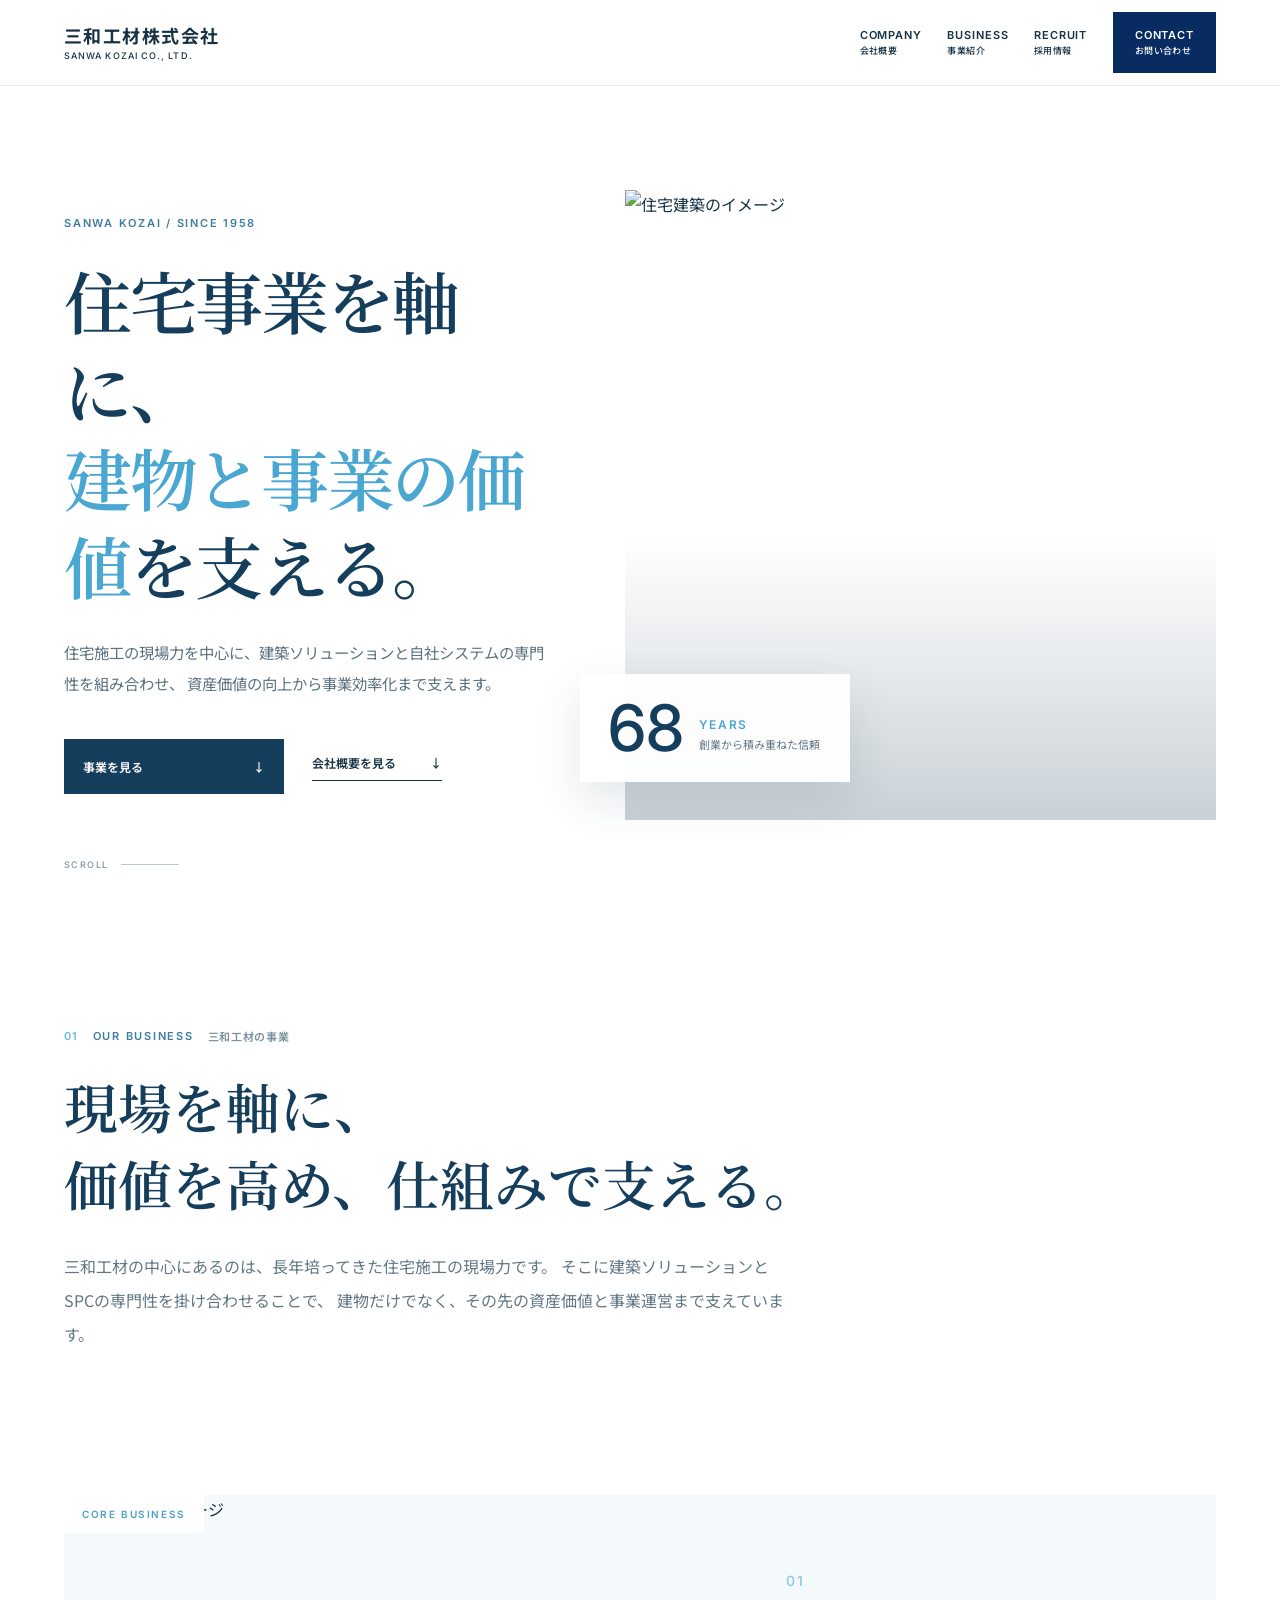
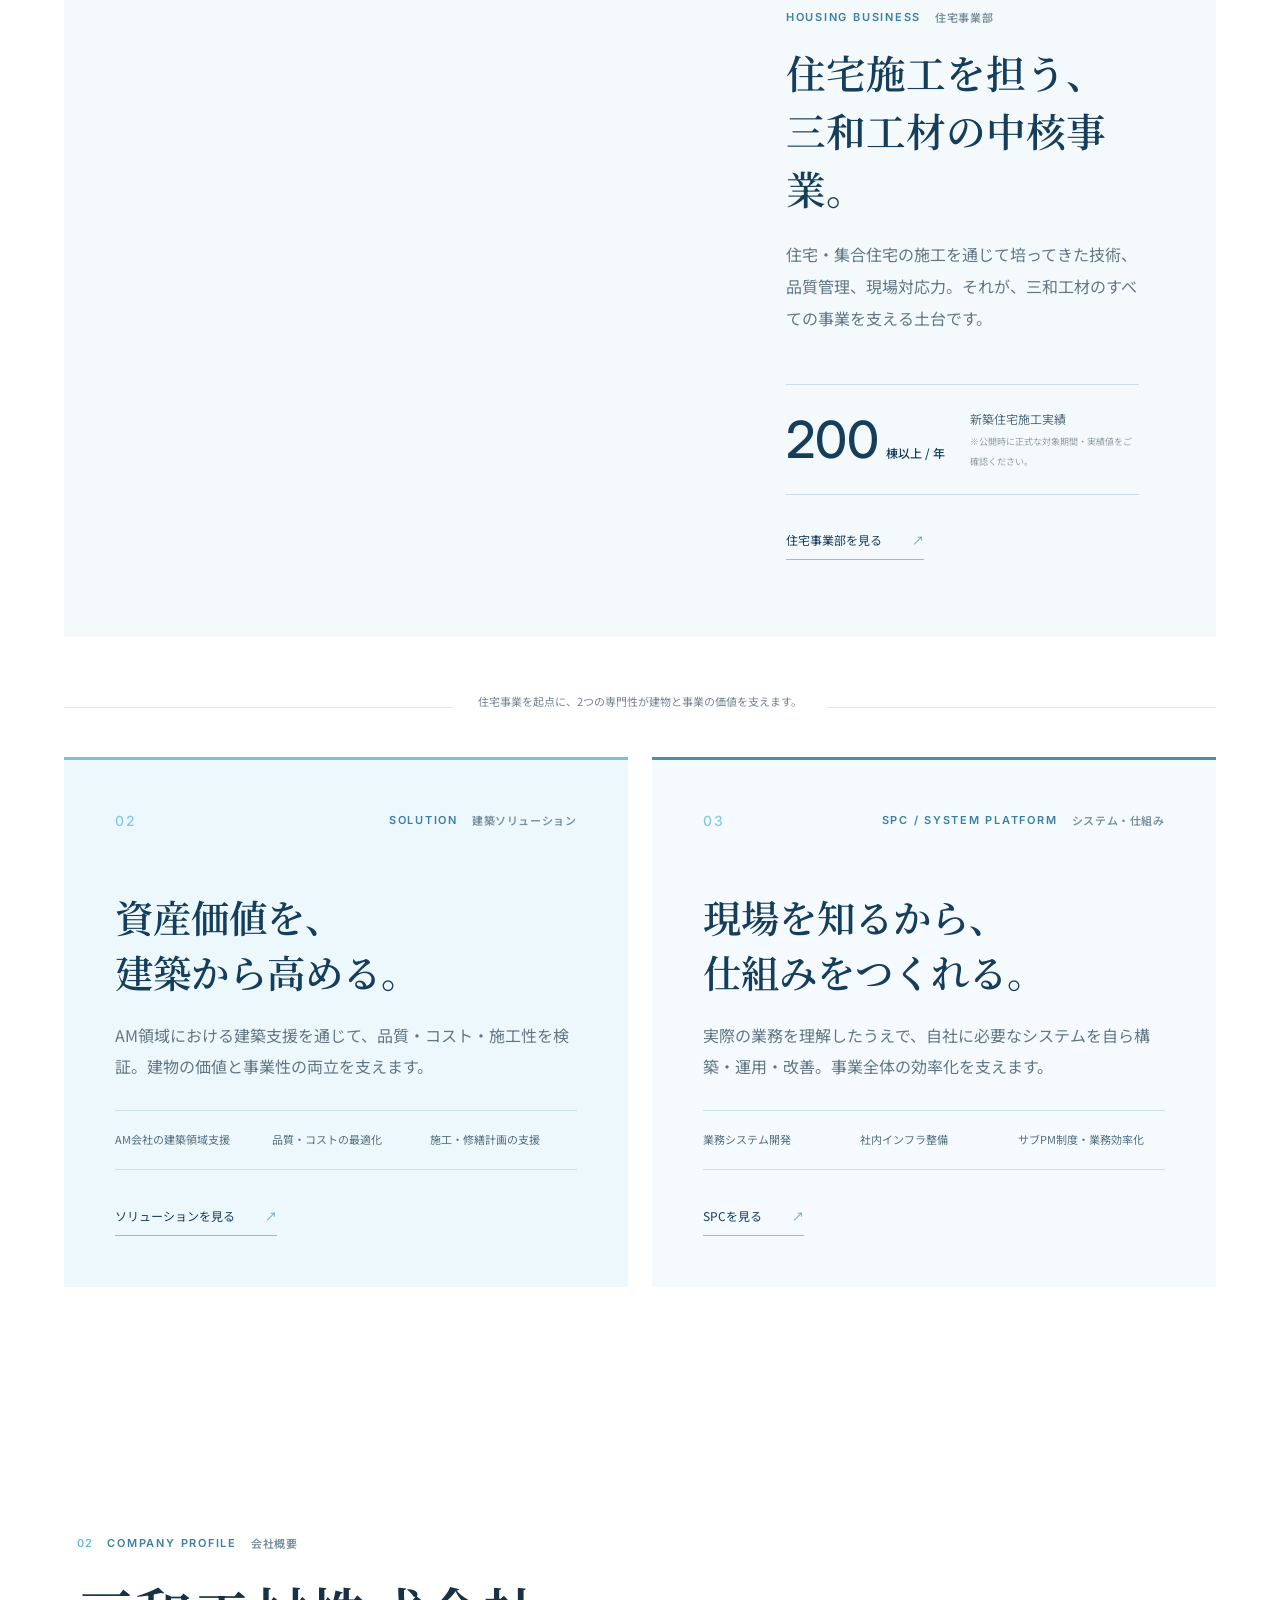
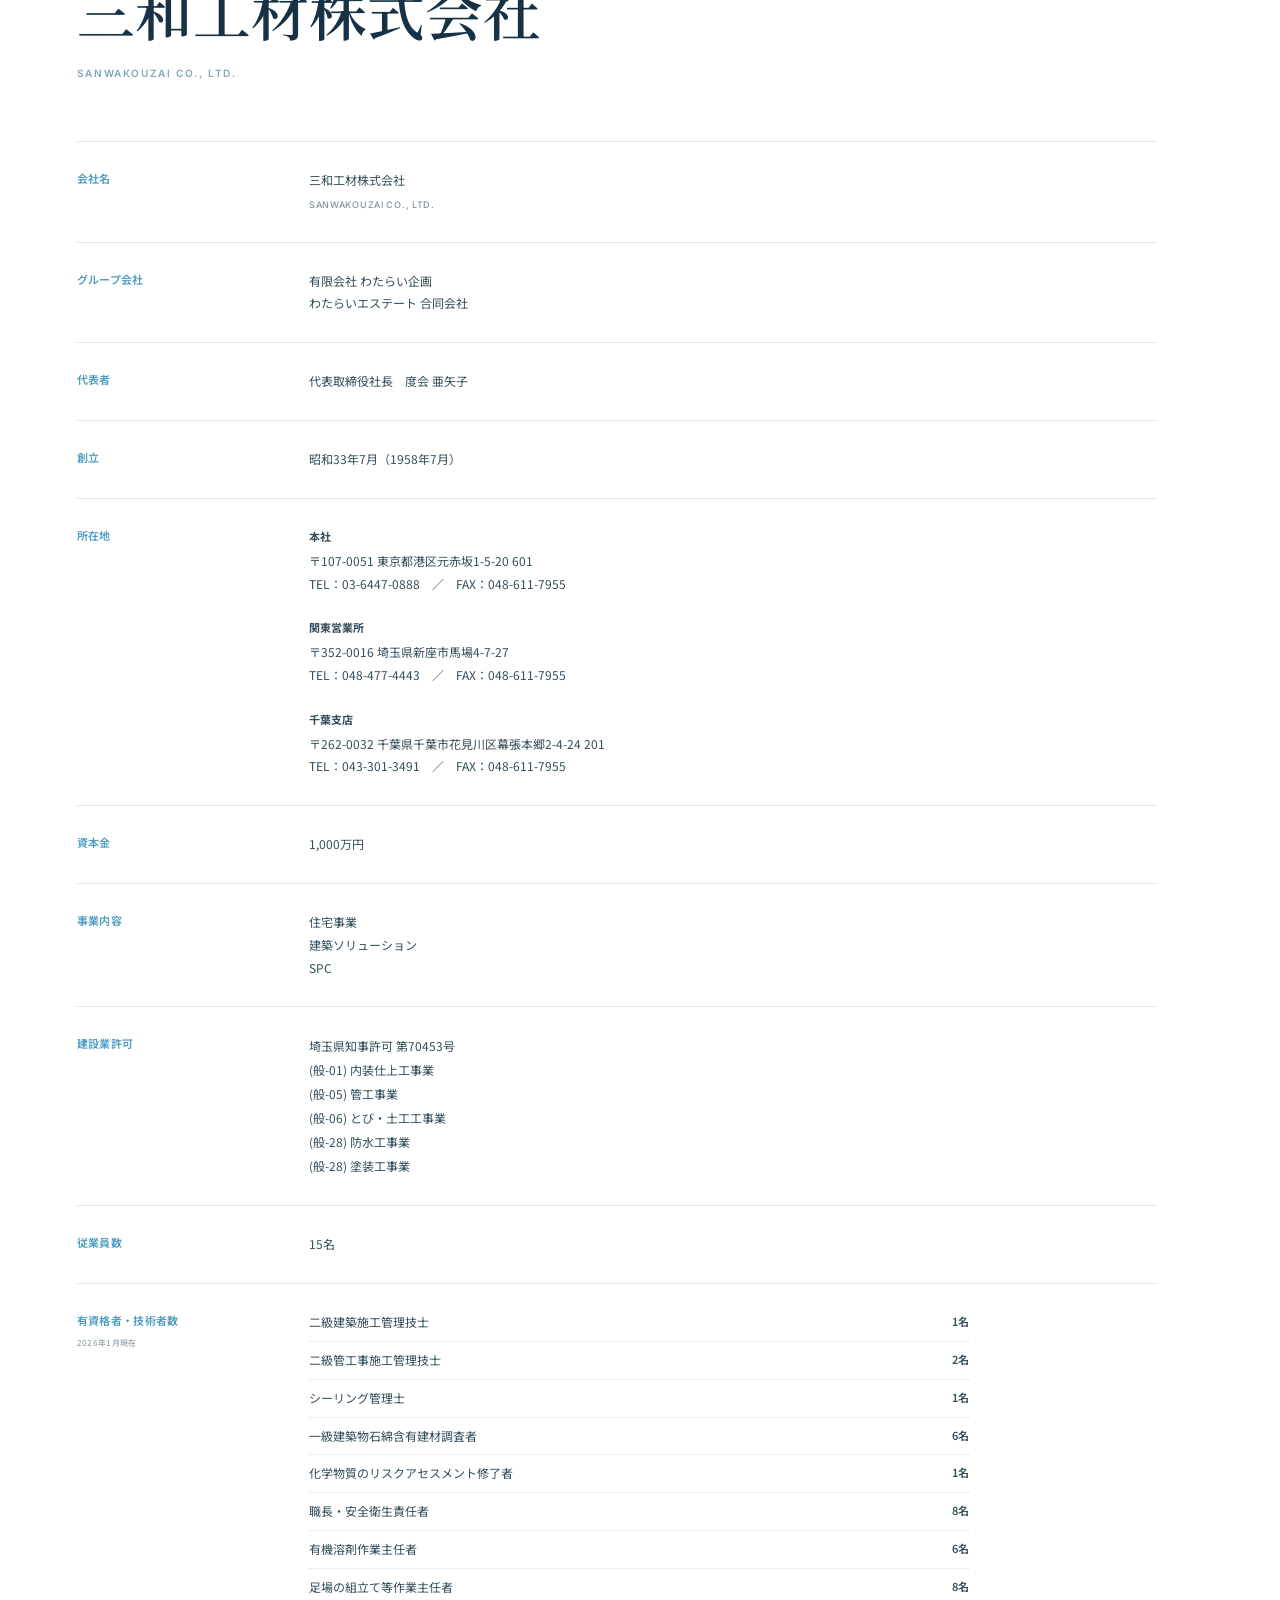
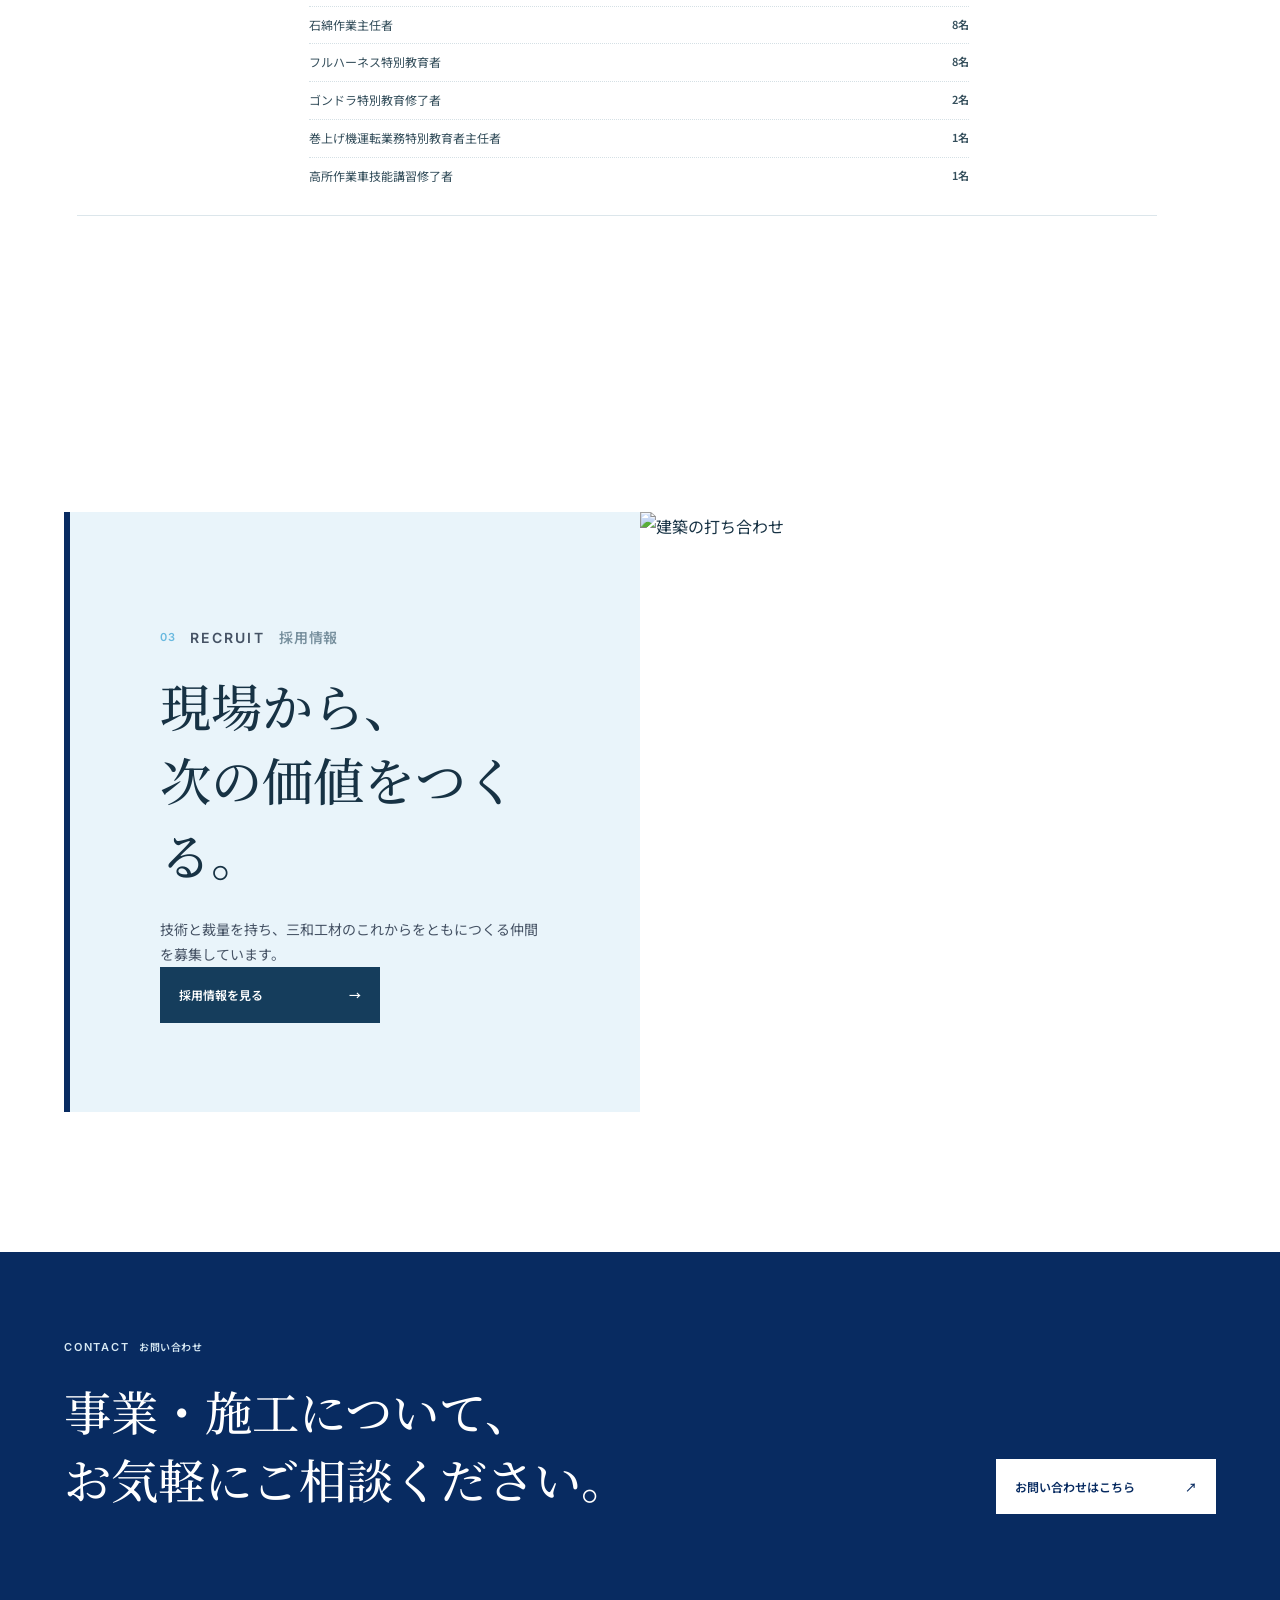
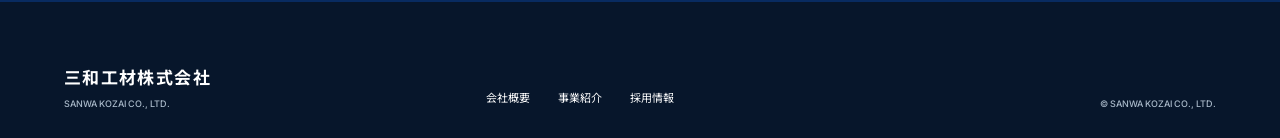
==== commit 9ec58627: "Update to new design for client review" ====
--- a/index.html
+++ b/index.html
@@ -10,6 +10,115 @@
   <link rel="preconnect" href="https://fonts.gstatic.com" crossorigin>
   <link href="https://fonts.googleapis.com/css2?family=Inter:wght@400;500;600;700&family=Noto+Sans+JP:wght@400;500;600;700&family=Noto+Serif+JP:wght@500;600&display=swap" rel="stylesheet">
   <link rel="stylesheet" href="styles.css">
+
+  <style>
+    /* index latest: TRUSTを独立セクションにせず、実績を事業内へ統合 */
+    .home-v2 .v2-business__metric small,
+    .home-v2 .v2-business__submetric small {
+      display:block;
+      margin-top:8px;
+      color:#81949e;
+      font-size:10px;
+      font-weight:500;
+      line-height:1.7;
+      letter-spacing:.02em;
+    }
+    .home-v2 .v2-business__submetric {
+      margin:24px 0 28px;
+      padding-top:20px;
+      border-top:1px solid #dce6eb;
+    }
+    .home-v2 .v2-business__submetric strong {
+      display:block;
+      color:var(--bv-navy);
+      font:600 clamp(34px,4vw,54px)/1 var(--latin);
+    }
+    .home-v2 .v2-business__submetric > span {
+      display:block;
+      margin-top:7px;
+      color:#67b7dc;
+      font:600 10px var(--latin);
+      letter-spacing:.14em;
+    }
+    .home-v2 .v2-business > .v2-partners {
+      margin-top:clamp(70px,9vw,130px);
+    }
+
+    .home-v2 .v2-business__clients{margin:26px 0 30px;padding-top:22px;border-top:1px solid #dce6eb}
+    .home-v2 .v2-business__clients>p{display:flex;align-items:baseline;gap:12px;margin:0 0 14px;color:var(--bv-navy);font:600 10px var(--latin);letter-spacing:.14em}
+    .home-v2 .v2-business__clients>p span{color:#81949e;font:500 10px var(--sans);letter-spacing:.06em}
+    .home-v2 .v2-business__client-list{display:flex;flex-wrap:wrap;gap:8px}
+    .home-v2 .v2-business__client-list span{padding:10px 14px;border:1px solid #dce6eb;color:#71858f;font:500 10px var(--latin);letter-spacing:.08em;background:#fff}
+    .home-v2 .v2-business__clients>small{display:block;max-width:620px;margin-top:12px;color:#91a0a8;font-size:9px;line-height:1.7}
+
+    /* COMPANY PROFILE - latest */
+    .home-v2 .v2-company__en{margin:-14px 0 26px;color:#75a9c2;font:600 10px var(--latin);letter-spacing:.16em}
+    .home-v2 .v2-company__lead{max-width:760px}
+    .home-v2 .v2-company__summary{display:grid;grid-template-columns:repeat(4,1fr);margin:0 0 90px;border-top:1px solid #dce6eb;border-left:1px solid #dce6eb}
+    .home-v2 .v2-company__summary>div{min-height:145px;padding:28px;border-right:1px solid #dce6eb;border-bottom:1px solid #dce6eb}
+    .home-v2 .v2-company__summary strong{display:block;color:var(--bv-navy);font:600 clamp(38px,4vw,58px)/1 var(--latin)}
+    .home-v2 .v2-company__summary span{display:block;margin-top:15px;color:#7d919b;font:500 9px/1.7 var(--latin);letter-spacing:.08em}
+    .home-v2 .v2-company__info,.home-v2 .v2-company__offices,.home-v2 .v2-company__license,.home-v2 .v2-company__qualifications{padding-top:60px;margin-top:60px;border-top:1px solid #dce6eb}
+    .home-v2 .v2-company__info{display:grid;grid-template-columns:.55fr 1.45fr;gap:7vw}
+    .home-v2 .v2-company__block-head{display:flex;align-items:flex-end;justify-content:space-between;gap:30px;margin-bottom:28px}
+    .home-v2 .v2-company__block-head>p:last-child{margin:0;color:#71858f;font-size:11px}
+    .home-v2 .v2-company__office-grid{display:grid;grid-template-columns:repeat(3,1fr);border-top:1px solid #dce6eb;border-left:1px solid #dce6eb}
+    .home-v2 .v2-company__office-grid article{padding:30px;border-right:1px solid #dce6eb;border-bottom:1px solid #dce6eb}
+    .home-v2 .v2-company__office-grid article>span{color:#69b9df;font:600 9px var(--latin);letter-spacing:.12em}
+    .home-v2 .v2-company__office-grid h3{margin:14px 0 20px;color:var(--bv-navy);font:600 22px var(--serif)}
+    .home-v2 .v2-company__office-grid p{margin:0;color:#526a76;font-size:11px;line-height:1.9}
+    .home-v2 .v2-company__office-grid .v2-company__tel{margin-top:14px;color:#81949e;font:500 9px/1.8 var(--latin);letter-spacing:.04em}
+    .home-v2 .v2-company__license-tags{display:flex;flex-wrap:wrap;gap:8px}
+    .home-v2 .v2-company__license-tags span{padding:12px 16px;border:1px solid #dce6eb;background:#f8fbfc;color:#526a76;font-size:10px}
+    .home-v2 .v2-company__qualification-grid{display:grid;grid-template-columns:1fr 1fr;border-top:1px solid #dce6eb;border-left:1px solid #dce6eb}
+    .home-v2 .v2-company__qualification-grid>div{display:flex;align-items:center;justify-content:space-between;gap:20px;min-height:62px;padding:14px 20px;border-right:1px solid #dce6eb;border-bottom:1px solid #dce6eb}
+    .home-v2 .v2-company__qualification-grid span{color:#526a76;font-size:10px;line-height:1.55}
+    .home-v2 .v2-company__qualification-grid strong{flex:0 0 auto;color:var(--bv-navy);font:600 23px var(--latin)}
+    .home-v2 .v2-company__qualification-grid strong small{margin-left:3px;color:#81949e;font:500 9px var(--sans)}
+    @media(max-width:900px){
+      .home-v2 .v2-company__summary{grid-template-columns:1fr 1fr}
+      .home-v2 .v2-company__info{grid-template-columns:1fr;gap:28px}
+      .home-v2 .v2-company__office-grid{grid-template-columns:1fr}
+    }
+    @media(max-width:640px){
+      .home-v2 .v2-company__summary{grid-template-columns:1fr 1fr;margin-bottom:60px}
+      .home-v2 .v2-company__summary>div{min-height:120px;padding:20px}
+      .home-v2 .v2-company__block-head{display:block}
+      .home-v2 .v2-company__block-head>p:last-child{margin-top:10px}
+      .home-v2 .v2-company__qualification-grid{grid-template-columns:1fr}
+      .home-v2 .v2-company__qualification-grid>div{min-height:58px}
+    }
+
+    /* COMPANY PROFILE / simple list */
+    .home-v2 .v2-company--simple{padding-top:120px;padding-bottom:120px}
+    .home-v2 .v2-company--simple .v2-company__head{max-width:900px;margin-bottom:58px}
+    .home-v2 .v2-company--simple .v2-company__head h2{margin-bottom:12px}
+    .home-v2 .v2-company--simple .v2-company__en{margin:0;color:#7fa7b9;font:600 10px var(--latin);letter-spacing:.16em}
+    .home-v2 .v2-company-list{max-width:1080px;margin:0}
+    .home-v2 .v2-company-list>div{display:grid;grid-template-columns:190px minmax(0,1fr);gap:42px;padding:27px 0;border-top:1px solid #dce6eb}
+    .home-v2 .v2-company-list>div:last-child{border-bottom:1px solid #dce6eb}
+    .home-v2 .v2-company-list dt{color:#4c9bc1;font-size:11px;font-weight:600;line-height:1.8;letter-spacing:.03em}
+    .home-v2 .v2-company-list dt>small{display:block;margin-top:5px;color:#93a3aa;font-size:8px;font-weight:500}
+    .home-v2 .v2-company-list dd{margin:0;color:#344e5b;font-size:12px;line-height:1.9}
+    .home-v2 .v2-company-list dd>small{color:#81949e;font:500 9px var(--latin);letter-spacing:.08em}
+    .home-v2 .v2-company-address+.v2-company-address{margin-top:22px}
+    .home-v2 .v2-company-address strong{display:block;margin-bottom:3px;color:var(--bv-navy);font-size:11px}
+    .home-v2 .v2-company-address p{margin:0}
+    .home-v2 .v2-company-lines{line-height:2!important}
+    .home-v2 .v2-company-qualifications{max-width:660px}
+    .home-v2 .v2-company-qualifications p{display:grid;grid-template-columns:minmax(0,1fr) 54px;gap:25px;margin:0;padding:7px 0;border-bottom:1px dotted #d5e0e5}
+    .home-v2 .v2-company-qualifications p:first-child{padding-top:0}
+    .home-v2 .v2-company-qualifications p:last-child{border-bottom:0;padding-bottom:0}
+    .home-v2 .v2-company-qualifications strong{text-align:right;color:var(--bv-navy);font-size:11px;font-weight:600}
+    @media(max-width:700px){
+      .home-v2 .v2-company--simple{padding-top:90px;padding-bottom:90px}
+      .home-v2 .v2-company-list>div{grid-template-columns:1fr;gap:10px;padding:23px 0}
+      .home-v2 .v2-company-list dt{font-size:10px}
+      .home-v2 .v2-company-list dd{font-size:11px}
+      .home-v2 .v2-company-address+.v2-company-address{margin-top:18px}
+      .home-v2 .v2-company-qualifications p{gap:14px}
+    }
+  </style>
 </head>
 <body class="home-v2">
   <header class="site-header" id="siteHeader">
@@ -21,9 +130,8 @@
       <span></span><span></span>
     </button>
     <nav class="global-nav" id="globalNav">
-      <a href="about.html">ABOUT <span>私たちについて</span></a>
-      <a href="#business">BUSINESS <span>事業紹介</span></a>
-      <a href="#trust">TRUST <span>実績・信頼</span></a>
+      <a href="#company">COMPANY <span>会社概要</span></a>
+      <a href="business.html">BUSINESS <span>事業紹介</span></a>
       <a href="#recruit">RECRUIT <span>採用情報</span></a>
       <a href="#contact" class="nav-contact">CONTACT <span>お問い合わせ</span></a>
     </nav>
@@ -40,7 +148,7 @@
         </p>
         <div class="v2-hero__actions">
           <a class="button button--primary" href="#business">事業を見る <span>↓</span></a>
-          <a class="text-link" href="about.html">三和工材について <span>↗</span></a>
+          <a class="text-link" href="#company">会社概要を見る <span>↓</span></a>
         </div>
       </div>
       <div class="v2-hero__visual reveal">
@@ -80,6 +188,7 @@
             <strong><span data-count="200">0</span><small>棟以上 / 年</small></strong>
             <p>新築住宅施工実績<br><small>※公開時に正式な対象期間・実績値をご確認ください。</small></p>
           </div>
+          
           <a class="v2-arrow-link" href="business.html#housing">住宅事業部を見る <span>↗</span></a>
         </div>
       </div>
@@ -121,56 +230,116 @@
           <a class="v2-arrow-link" href="business.html#spc">SPCを見る <span>↗</span></a>
         </article>
       </div>
-    </section>
-
-    <section class="v2-trust" id="trust">
-      <div class="v2-trust__head reveal">
-        <p class="v2-kicker"><b>02</b> TRUST &amp; PERFORMANCE <span>実績・信頼</span></p>
-        <h2>長く現場に向き合ってきたことが、<br>私たちの信頼です。</h2>
-      </div>
-      <div class="v2-trust__grid">
-        <div class="v2-trust__stat reveal">
-          <strong><span data-count="68">0</span><small>年</small></strong>
-          <p>創業から積み重ねてきた<br>経験と信頼</p>
-        </div>
-        <div class="v2-trust__stat reveal">
-          <strong><span data-count="200">0</span><small>棟以上 / 年</small></strong>
-          <p>住宅事業における<br>施工実績</p>
-        </div>
-        <div class="v2-trust__stat reveal">
-          <strong><span data-count="15">0</span><small>棟以上 / 年</small></strong>
-          <p>集合住宅における<br>外装工事実績</p>
-        </div>
-      </div>
-      <p class="v2-note">※ 数値は現行サイトの仮表示を引き継いでいます。公開時に正式な数値・対象期間・表記をご確認ください。</p>
-
-      <div class="v2-partners reveal">
-        <div>
-          <p class="v2-kicker">PARTNERS / RELATIONSHIPS <span>取引・関係企業</span></p>
-          <h3>企業との継続的な関係を、<br>確かな仕事で支える。</h3>
-        </div>
-        <div class="v2-logo-placeholder">
-          <span>PARTNER LOGO</span><span>PARTNER LOGO</span><span>PARTNER LOGO</span>
-        </div>
-        <p>※企業ロゴは掲載許可・正式素材の確認後に差し替える想定です。</p>
-      </div>
-    </section>
-
-    <section class="v2-about">
-      <div class="v2-about__image reveal">
-        <img src="https://images.unsplash.com/photo-1497366811353-6870744d04b2?auto=format&fit=crop&w=1500&q=86" alt="オフィスのイメージ">
-      </div>
-      <div class="v2-about__copy reveal">
-        <p class="v2-kicker"><b>03</b> ABOUT US <span>私たちについて</span></p>
-        <h2>現場に根ざし、<br>必要な価値をつくる。</h2>
-        <p>住宅施工から始まった現場の知見を、建築支援や仕組みづくりへ。三和工材の考え方、歴史、組織についてご紹介します。</p>
-        <a class="button button--primary" href="about.html">私たちについて <span>→</span></a>
-      </div>
+    
+      
+    </section>
+
+    <section class="v2-company v2-company--simple" id="company">
+      <div class="v2-company__head reveal">
+        <p class="v2-kicker"><b>02</b> COMPANY PROFILE <span>会社概要</span></p>
+        <h2>三和工材株式会社</h2>
+        <p class="v2-company__en">SANWAKOUZAI CO., LTD.</p>
+      </div>
+
+      <dl class="v2-company-list reveal">
+        <div>
+          <dt>会社名</dt>
+          <dd>三和工材株式会社<br><small>SANWAKOUZAI CO., LTD.</small></dd>
+        </div>
+
+        <div>
+          <dt>グループ会社</dt>
+          <dd>有限会社 わたらい企画<br>わたらいエステート 合同会社</dd>
+        </div>
+
+        <div>
+          <dt>代表者</dt>
+          <dd>代表取締役社長　度会 亜矢子</dd>
+        </div>
+
+        <div>
+          <dt>創立</dt>
+          <dd>昭和33年7月（1958年7月）</dd>
+        </div>
+
+        <div>
+          <dt>所在地</dt>
+          <dd>
+            <div class="v2-company-address">
+              <strong>本社</strong>
+              <p>〒107-0051 東京都港区元赤坂1-5-20 601<br>
+              TEL：03-6447-0888　／　FAX：048-611-7955</p>
+            </div>
+            <div class="v2-company-address">
+              <strong>関東営業所</strong>
+              <p>〒352-0016 埼玉県新座市馬場4-7-27<br>
+              TEL：048-477-4443　／　FAX：048-611-7955</p>
+            </div>
+            <div class="v2-company-address">
+              <strong>千葉支店</strong>
+              <p>〒262-0032 千葉県千葉市花見川区幕張本郷2-4-24 201<br>
+              TEL：043-301-3491　／　FAX：048-611-7955</p>
+            </div>
+          </dd>
+        </div>
+
+        <div>
+          <dt>資本金</dt>
+          <dd>1,000万円</dd>
+        </div>
+
+        <div>
+          <dt>事業内容</dt>
+          <dd>
+            住宅事業<br>
+            建築ソリューション<br>
+            SPC
+          </dd>
+        </div>
+
+        <div>
+          <dt>建設業許可</dt>
+          <dd class="v2-company-lines">
+            埼玉県知事許可 第70453号<br>
+            (般-01) 内装仕上工事業<br>
+            (般-05) 管工事業<br>
+            (般-06) とび・土工工事業<br>
+            (般-28) 防水工事業<br>
+            (般-28) 塗装工事業
+          </dd>
+        </div>
+
+        <div>
+          <dt>従業員数</dt>
+          <dd>15名</dd>
+        </div>
+
+        <div>
+          <dt>有資格者・技術者数<small>2026年1月現在</small></dt>
+          <dd>
+            <div class="v2-company-qualifications">
+              <p><span>二級建築施工管理技士</span><strong>1名</strong></p>
+              <p><span>二級管工事施工管理技士</span><strong>2名</strong></p>
+              <p><span>シーリング管理士</span><strong>1名</strong></p>
+              <p><span>一級建築物石綿含有建材調査者</span><strong>6名</strong></p>
+              <p><span>化学物質のリスクアセスメント修了者</span><strong>1名</strong></p>
+              <p><span>職長・安全衛生責任者</span><strong>8名</strong></p>
+              <p><span>有機溶剤作業主任者</span><strong>6名</strong></p>
+              <p><span>足場の組立て等作業主任者</span><strong>8名</strong></p>
+              <p><span>石綿作業主任者</span><strong>8名</strong></p>
+              <p><span>フルハーネス特別教育者</span><strong>8名</strong></p>
+              <p><span>ゴンドラ特別教育修了者</span><strong>2名</strong></p>
+              <p><span>巻上げ機運転業務特別教育者主任者</span><strong>1名</strong></p>
+              <p><span>高所作業車技能講習修了者</span><strong>1名</strong></p>
+            </div>
+          </dd>
+        </div>
+      </dl>
     </section>
 
     <section class="recruit section section--paper" id="recruit">
       <div class="recruit-copy reveal">
-        <p class="v2-kicker"><b>04</b> RECRUIT <span>採用情報</span></p>
+        <p class="v2-kicker"><b>03</b> RECRUIT <span>採用情報</span></p>
         <h2>現場から、<br>次の価値をつくる。</h2>
         <p>技術と裁量を持ち、三和工材のこれからをともにつくる仲間を募集しています。</p>
         <a class="button button--primary" href="#">採用情報を見る <span>→</span></a>
@@ -195,9 +364,8 @@
       <small>SANWA KOZAI CO., LTD.</small>
     </div>
     <nav>
-      <a href="about.html">私たちについて</a>
-      <a href="#business">事業紹介</a>
-      <a href="#trust">実績・信頼</a>
+      <a href="#company">会社概要</a>
+      <a href="business.html">事業紹介</a>
       <a href="#recruit">採用情報</a>
     </nav>
     <small>© SANWA KOZAI CO., LTD.</small>
--- a/styles.css
+++ b/styles.css
@@ -4197,3 +4197,124 @@
     gap: 6px 10px;
   }
 }
+
+
+/* =========================================================
+   ONE PAGE V1 — COMPANY PROFILE
+   ABOUTページの役割をTOPへ集約。理念説明ではなく事実情報中心。
+   ========================================================= */
+.home-v2 .v2-company {
+  padding: 120px max(6vw, 48px);
+  background: #fff;
+}
+
+.home-v2 .v2-company__head {
+  max-width: 900px;
+  margin-bottom: 64px;
+}
+
+.home-v2 .v2-company__head .v2-kicker {
+  margin-bottom: 22px;
+}
+
+.home-v2 .v2-company__head h2 {
+  margin: 0 0 24px;
+  color: var(--bv-navy);
+  font: 600 clamp(38px, 4.5vw, 64px)/1.35 var(--serif);
+}
+
+.home-v2 .v2-company__head > p:last-child {
+  max-width: 720px;
+  margin: 0;
+  line-height: 2;
+}
+
+.home-v2 .v2-company__body {
+  display: grid;
+  grid-template-columns: minmax(0, .9fr) minmax(0, 1.1fr);
+  gap: clamp(40px, 7vw, 100px);
+  align-items: stretch;
+}
+
+.home-v2 .v2-company__image {
+  min-height: 440px;
+  overflow: hidden;
+}
+
+.home-v2 .v2-company__image img {
+  width: 100%;
+  height: 100%;
+  object-fit: cover;
+}
+
+.home-v2 .v2-company__table {
+  margin: 0;
+  border-top: 1px solid #dce6eb;
+}
+
+.home-v2 .v2-company__table > div {
+  display: grid;
+  grid-template-columns: 130px 1fr;
+  gap: 24px;
+  padding: 22px 0;
+  border-bottom: 1px solid #dce6eb;
+}
+
+.home-v2 .v2-company__table dt {
+  color: #748a96;
+  font-size: 12px;
+  font-weight: 600;
+  letter-spacing: .08em;
+}
+
+.home-v2 .v2-company__table dd {
+  margin: 0;
+  color: var(--bv-navy);
+  font-size: 14px;
+  line-height: 1.8;
+}
+
+.home-v2 .v2-company__table dd small {
+  display: block;
+  margin-top: 4px;
+  color: #91a0a8;
+  font-size: 10px;
+}
+
+.home-v2 .v2-company__table a {
+  color: var(--bv-navy);
+  text-decoration: none;
+  border-bottom: 1px solid currentColor;
+}
+
+@media (max-width: 900px) {
+  .home-v2 .v2-company {
+    padding: 90px 6vw;
+  }
+  .home-v2 .v2-company__body {
+    grid-template-columns: 1fr;
+  }
+  .home-v2 .v2-company__image {
+    min-height: 360px;
+  }
+}
+
+@media (max-width: 640px) {
+  .home-v2 .v2-company {
+    padding: 72px 24px;
+  }
+  .home-v2 .v2-company__head {
+    margin-bottom: 40px;
+  }
+  .home-v2 .v2-company__head h2 {
+    font-size: 35px;
+  }
+  .home-v2 .v2-company__image {
+    min-height: 260px;
+  }
+  .home-v2 .v2-company__table > div {
+    grid-template-columns: 90px 1fr;
+    gap: 16px;
+    padding: 18px 0;
+  }
+}
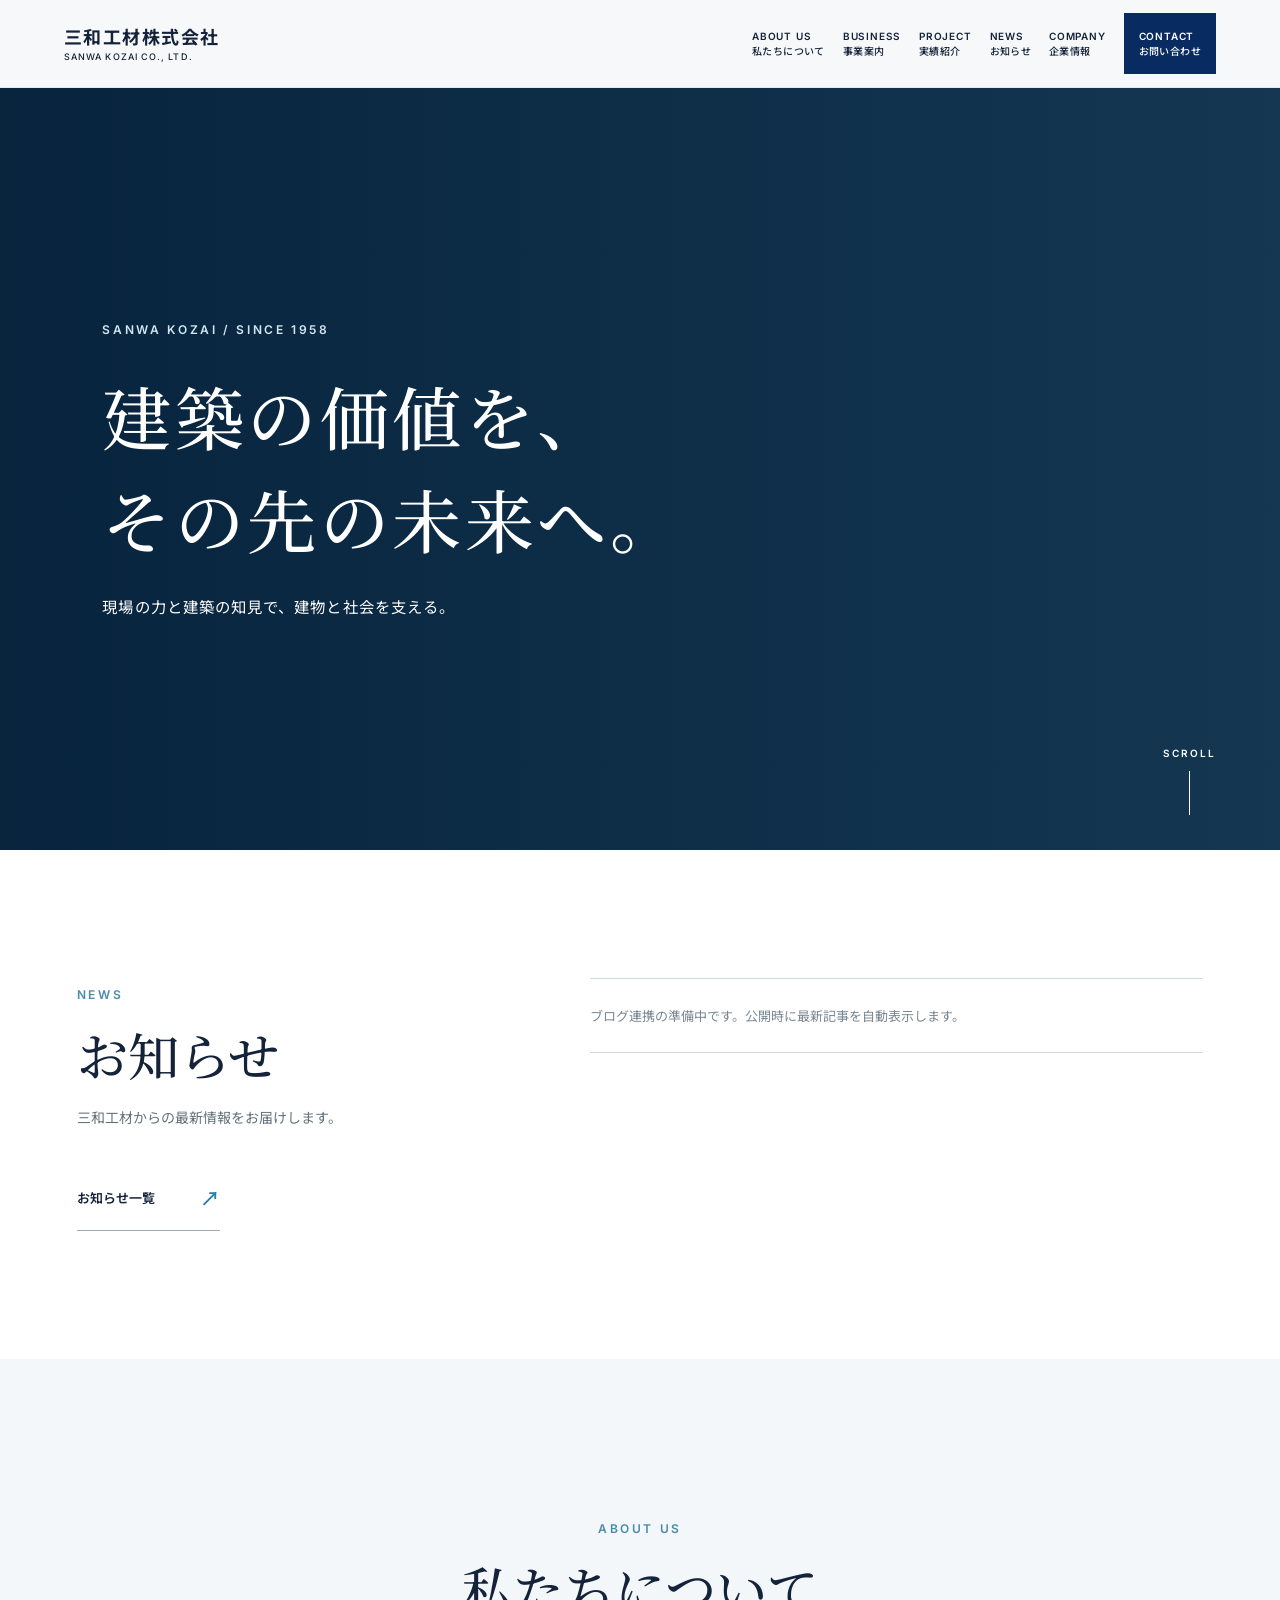
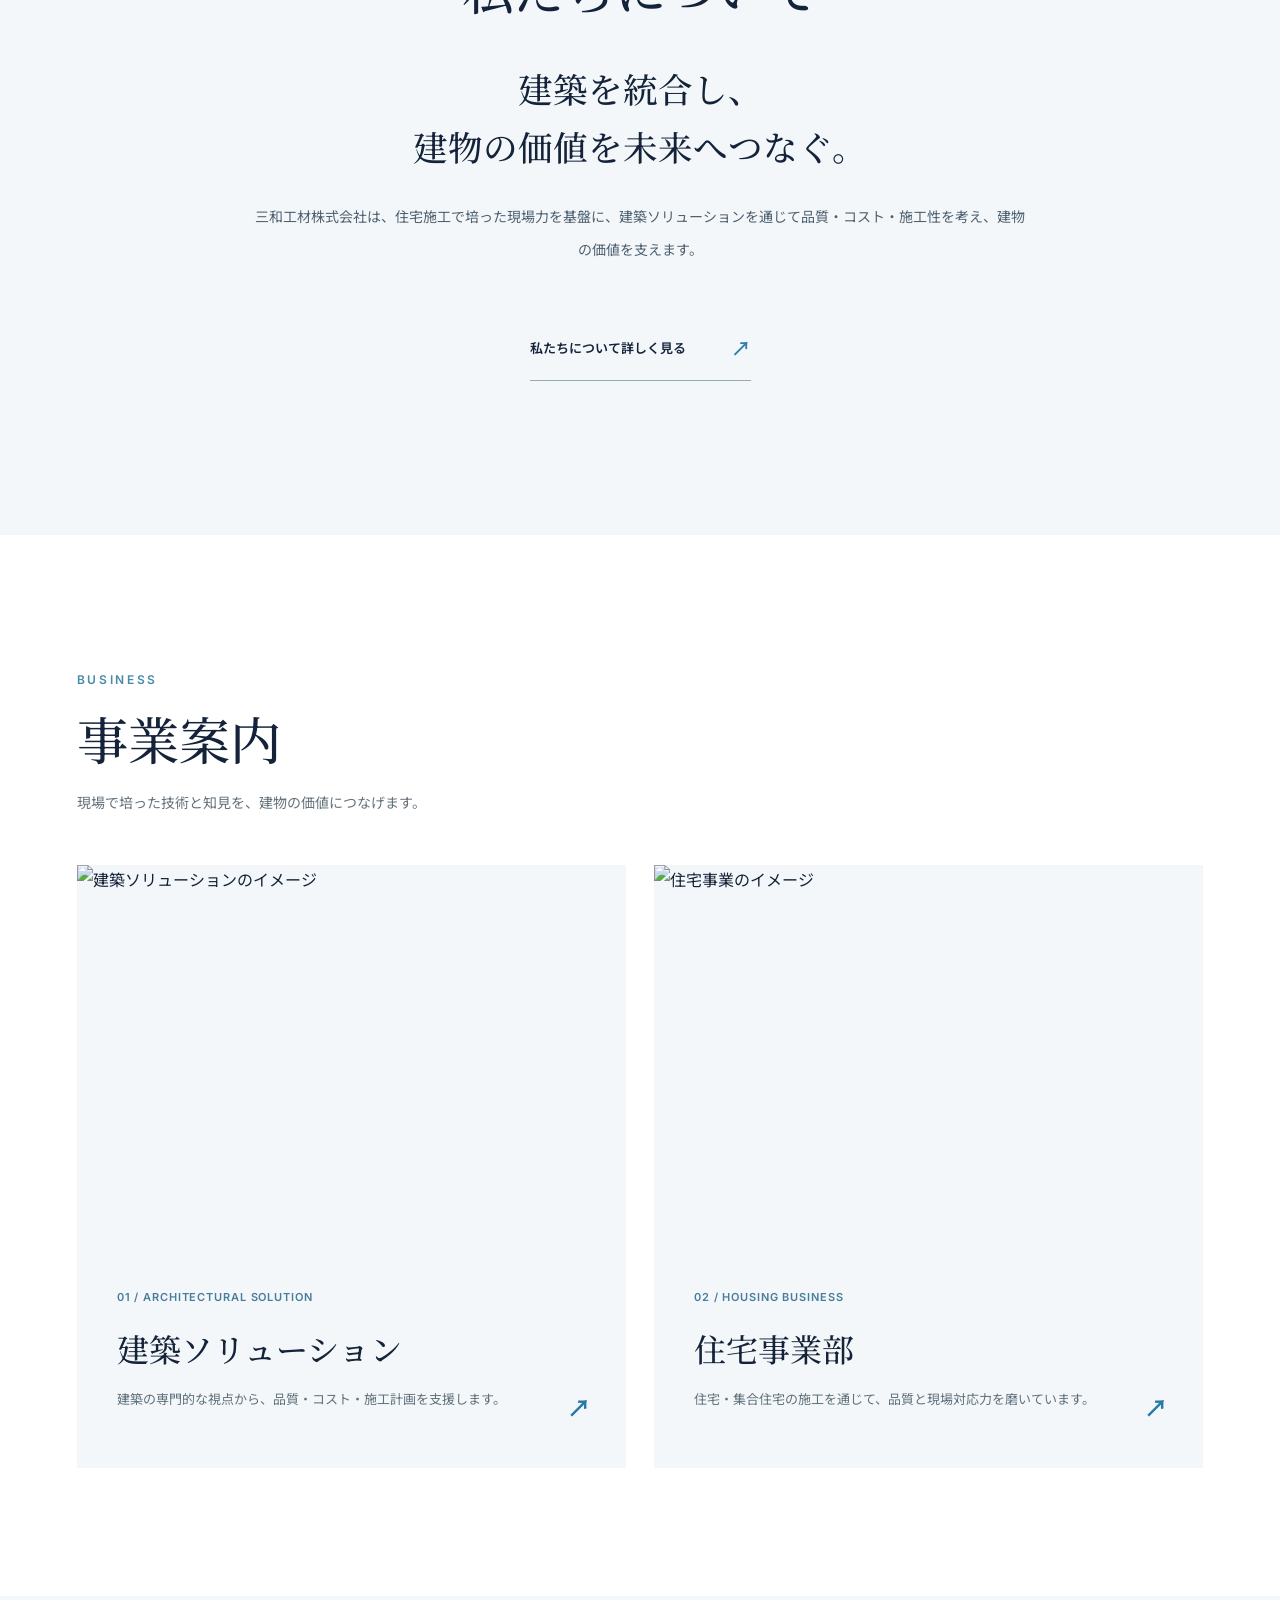
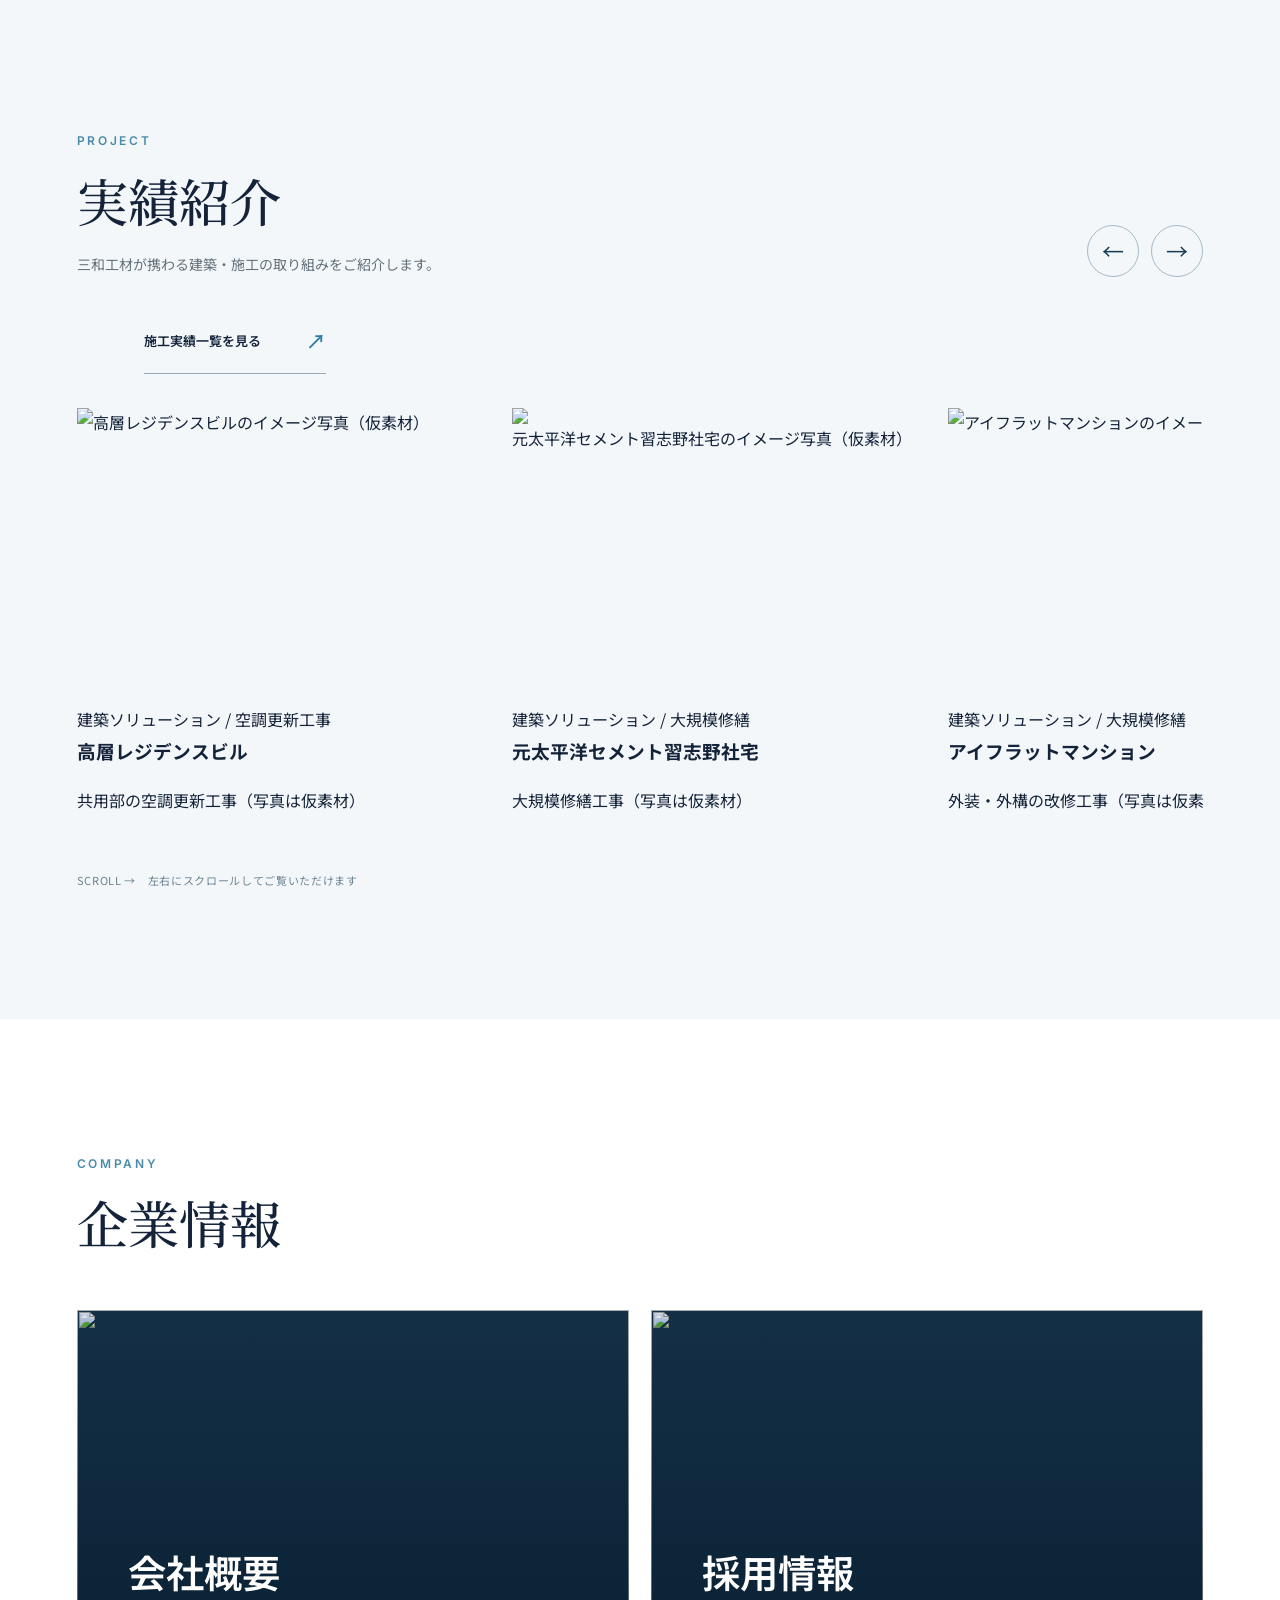
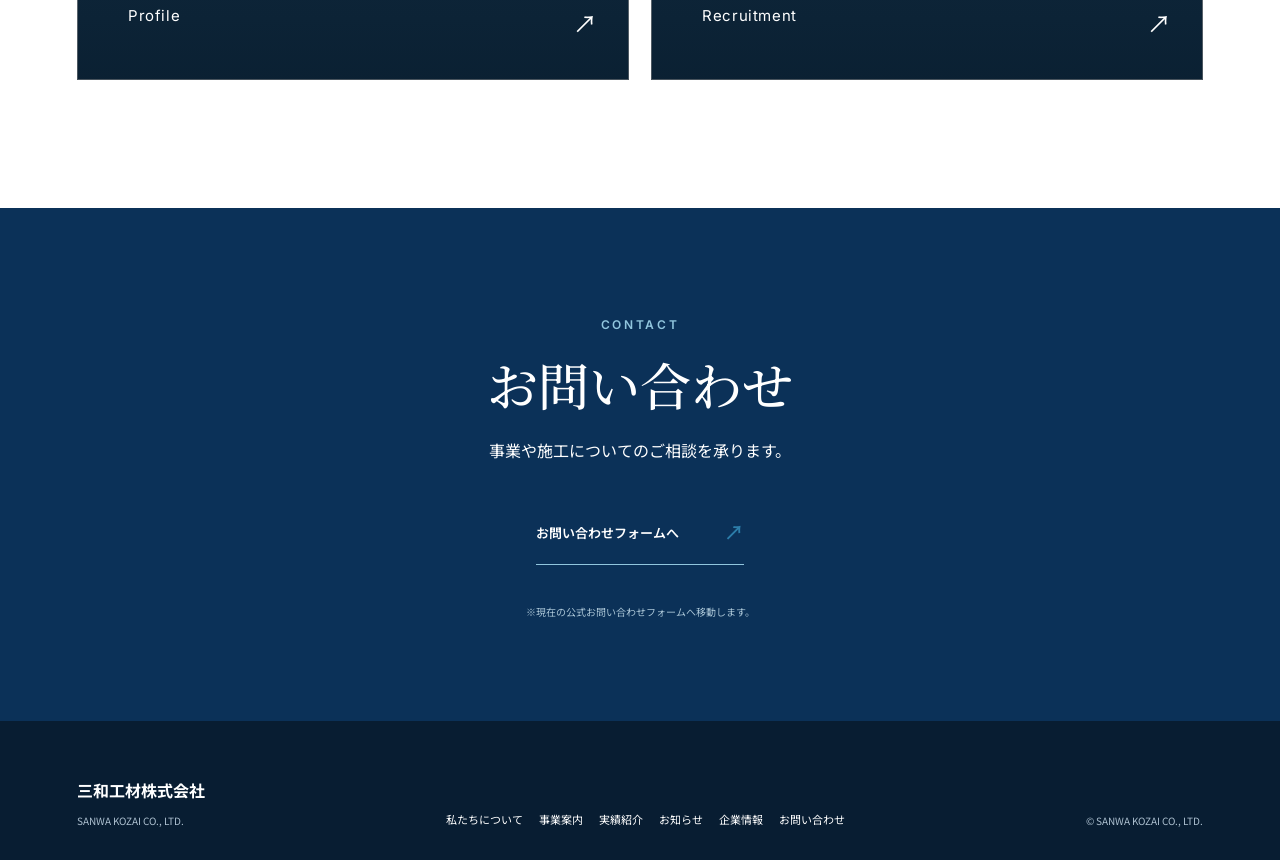
==== commit deccd34c: "Add files via upload" ====
--- a/index.html
+++ b/index.html
@@ -1,376 +1,107 @@
 <!DOCTYPE html>
-<html lang="ja">
-<head>
-  <meta charset="UTF-8">
-  <meta name="viewport" content="width=device-width, initial-scale=1.0">
-  <meta name="description" content="三和工材株式会社は、住宅事業を軸に、建築ソリューションと自社システムの力で、資産価値の向上と事業効率化を支える会社です。">
-  <meta name="robots" content="index,follow">
-  <title>三和工材株式会社 | 住宅事業を軸に、建物と事業の価値を支える。</title>
-  <link rel="preconnect" href="https://fonts.googleapis.com">
-  <link rel="preconnect" href="https://fonts.gstatic.com" crossorigin>
-  <link href="https://fonts.googleapis.com/css2?family=Inter:wght@400;500;600;700&family=Noto+Sans+JP:wght@400;500;600;700&family=Noto+Serif+JP:wght@500;600&display=swap" rel="stylesheet">
-  <link rel="stylesheet" href="styles.css">
 
-  <style>
-    /* index latest: TRUSTを独立セクションにせず、実績を事業内へ統合 */
-    .home-v2 .v2-business__metric small,
-    .home-v2 .v2-business__submetric small {
-      display:block;
-      margin-top:8px;
-      color:#81949e;
-      font-size:10px;
-      font-weight:500;
-      line-height:1.7;
-      letter-spacing:.02em;
-    }
-    .home-v2 .v2-business__submetric {
-      margin:24px 0 28px;
-      padding-top:20px;
-      border-top:1px solid #dce6eb;
-    }
-    .home-v2 .v2-business__submetric strong {
-      display:block;
-      color:var(--bv-navy);
-      font:600 clamp(34px,4vw,54px)/1 var(--latin);
-    }
-    .home-v2 .v2-business__submetric > span {
-      display:block;
-      margin-top:7px;
-      color:#67b7dc;
-      font:600 10px var(--latin);
-      letter-spacing:.14em;
-    }
-    .home-v2 .v2-business > .v2-partners {
-      margin-top:clamp(70px,9vw,130px);
-    }
-
-    .home-v2 .v2-business__clients{margin:26px 0 30px;padding-top:22px;border-top:1px solid #dce6eb}
-    .home-v2 .v2-business__clients>p{display:flex;align-items:baseline;gap:12px;margin:0 0 14px;color:var(--bv-navy);font:600 10px var(--latin);letter-spacing:.14em}
-    .home-v2 .v2-business__clients>p span{color:#81949e;font:500 10px var(--sans);letter-spacing:.06em}
-    .home-v2 .v2-business__client-list{display:flex;flex-wrap:wrap;gap:8px}
-    .home-v2 .v2-business__client-list span{padding:10px 14px;border:1px solid #dce6eb;color:#71858f;font:500 10px var(--latin);letter-spacing:.08em;background:#fff}
-    .home-v2 .v2-business__clients>small{display:block;max-width:620px;margin-top:12px;color:#91a0a8;font-size:9px;line-height:1.7}
-
-    /* COMPANY PROFILE - latest */
-    .home-v2 .v2-company__en{margin:-14px 0 26px;color:#75a9c2;font:600 10px var(--latin);letter-spacing:.16em}
-    .home-v2 .v2-company__lead{max-width:760px}
-    .home-v2 .v2-company__summary{display:grid;grid-template-columns:repeat(4,1fr);margin:0 0 90px;border-top:1px solid #dce6eb;border-left:1px solid #dce6eb}
-    .home-v2 .v2-company__summary>div{min-height:145px;padding:28px;border-right:1px solid #dce6eb;border-bottom:1px solid #dce6eb}
-    .home-v2 .v2-company__summary strong{display:block;color:var(--bv-navy);font:600 clamp(38px,4vw,58px)/1 var(--latin)}
-    .home-v2 .v2-company__summary span{display:block;margin-top:15px;color:#7d919b;font:500 9px/1.7 var(--latin);letter-spacing:.08em}
-    .home-v2 .v2-company__info,.home-v2 .v2-company__offices,.home-v2 .v2-company__license,.home-v2 .v2-company__qualifications{padding-top:60px;margin-top:60px;border-top:1px solid #dce6eb}
-    .home-v2 .v2-company__info{display:grid;grid-template-columns:.55fr 1.45fr;gap:7vw}
-    .home-v2 .v2-company__block-head{display:flex;align-items:flex-end;justify-content:space-between;gap:30px;margin-bottom:28px}
-    .home-v2 .v2-company__block-head>p:last-child{margin:0;color:#71858f;font-size:11px}
-    .home-v2 .v2-company__office-grid{display:grid;grid-template-columns:repeat(3,1fr);border-top:1px solid #dce6eb;border-left:1px solid #dce6eb}
-    .home-v2 .v2-company__office-grid article{padding:30px;border-right:1px solid #dce6eb;border-bottom:1px solid #dce6eb}
-    .home-v2 .v2-company__office-grid article>span{color:#69b9df;font:600 9px var(--latin);letter-spacing:.12em}
-    .home-v2 .v2-company__office-grid h3{margin:14px 0 20px;color:var(--bv-navy);font:600 22px var(--serif)}
-    .home-v2 .v2-company__office-grid p{margin:0;color:#526a76;font-size:11px;line-height:1.9}
-    .home-v2 .v2-company__office-grid .v2-company__tel{margin-top:14px;color:#81949e;font:500 9px/1.8 var(--latin);letter-spacing:.04em}
-    .home-v2 .v2-company__license-tags{display:flex;flex-wrap:wrap;gap:8px}
-    .home-v2 .v2-company__license-tags span{padding:12px 16px;border:1px solid #dce6eb;background:#f8fbfc;color:#526a76;font-size:10px}
-    .home-v2 .v2-company__qualification-grid{display:grid;grid-template-columns:1fr 1fr;border-top:1px solid #dce6eb;border-left:1px solid #dce6eb}
-    .home-v2 .v2-company__qualification-grid>div{display:flex;align-items:center;justify-content:space-between;gap:20px;min-height:62px;padding:14px 20px;border-right:1px solid #dce6eb;border-bottom:1px solid #dce6eb}
-    .home-v2 .v2-company__qualification-grid span{color:#526a76;font-size:10px;line-height:1.55}
-    .home-v2 .v2-company__qualification-grid strong{flex:0 0 auto;color:var(--bv-navy);font:600 23px var(--latin)}
-    .home-v2 .v2-company__qualification-grid strong small{margin-left:3px;color:#81949e;font:500 9px var(--sans)}
-    @media(max-width:900px){
-      .home-v2 .v2-company__summary{grid-template-columns:1fr 1fr}
-      .home-v2 .v2-company__info{grid-template-columns:1fr;gap:28px}
-      .home-v2 .v2-company__office-grid{grid-template-columns:1fr}
-    }
-    @media(max-width:640px){
-      .home-v2 .v2-company__summary{grid-template-columns:1fr 1fr;margin-bottom:60px}
-      .home-v2 .v2-company__summary>div{min-height:120px;padding:20px}
-      .home-v2 .v2-company__block-head{display:block}
-      .home-v2 .v2-company__block-head>p:last-child{margin-top:10px}
-      .home-v2 .v2-company__qualification-grid{grid-template-columns:1fr}
-      .home-v2 .v2-company__qualification-grid>div{min-height:58px}
-    }
-
-    /* COMPANY PROFILE / simple list */
-    .home-v2 .v2-company--simple{padding-top:120px;padding-bottom:120px}
-    .home-v2 .v2-company--simple .v2-company__head{max-width:900px;margin-bottom:58px}
-    .home-v2 .v2-company--simple .v2-company__head h2{margin-bottom:12px}
-    .home-v2 .v2-company--simple .v2-company__en{margin:0;color:#7fa7b9;font:600 10px var(--latin);letter-spacing:.16em}
-    .home-v2 .v2-company-list{max-width:1080px;margin:0}
-    .home-v2 .v2-company-list>div{display:grid;grid-template-columns:190px minmax(0,1fr);gap:42px;padding:27px 0;border-top:1px solid #dce6eb}
-    .home-v2 .v2-company-list>div:last-child{border-bottom:1px solid #dce6eb}
-    .home-v2 .v2-company-list dt{color:#4c9bc1;font-size:11px;font-weight:600;line-height:1.8;letter-spacing:.03em}
-    .home-v2 .v2-company-list dt>small{display:block;margin-top:5px;color:#93a3aa;font-size:8px;font-weight:500}
-    .home-v2 .v2-company-list dd{margin:0;color:#344e5b;font-size:12px;line-height:1.9}
-    .home-v2 .v2-company-list dd>small{color:#81949e;font:500 9px var(--latin);letter-spacing:.08em}
-    .home-v2 .v2-company-address+.v2-company-address{margin-top:22px}
-    .home-v2 .v2-company-address strong{display:block;margin-bottom:3px;color:var(--bv-navy);font-size:11px}
-    .home-v2 .v2-company-address p{margin:0}
-    .home-v2 .v2-company-lines{line-height:2!important}
-    .home-v2 .v2-company-qualifications{max-width:660px}
-    .home-v2 .v2-company-qualifications p{display:grid;grid-template-columns:minmax(0,1fr) 54px;gap:25px;margin:0;padding:7px 0;border-bottom:1px dotted #d5e0e5}
-    .home-v2 .v2-company-qualifications p:first-child{padding-top:0}
-    .home-v2 .v2-company-qualifications p:last-child{border-bottom:0;padding-bottom:0}
-    .home-v2 .v2-company-qualifications strong{text-align:right;color:var(--bv-navy);font-size:11px;font-weight:600}
-    @media(max-width:700px){
-      .home-v2 .v2-company--simple{padding-top:90px;padding-bottom:90px}
-      .home-v2 .v2-company-list>div{grid-template-columns:1fr;gap:10px;padding:23px 0}
-      .home-v2 .v2-company-list dt{font-size:10px}
-      .home-v2 .v2-company-list dd{font-size:11px}
-      .home-v2 .v2-company-address+.v2-company-address{margin-top:18px}
-      .home-v2 .v2-company-qualifications p{gap:14px}
-    }
-  </style>
-</head>
-<body class="home-v2">
-  <header class="site-header" id="siteHeader">
-    <a class="brand" href="index.html">
-      <strong>三和工材株式会社</strong>
-      <small>SANWA KOZAI CO., LTD.</small>
-    </a>
-    <button class="menu-button" id="menuButton" aria-label="メニューを開く" aria-expanded="false">
-      <span></span><span></span>
-    </button>
-    <nav class="global-nav" id="globalNav">
-      <a href="#company">COMPANY <span>会社概要</span></a>
-      <a href="business.html">BUSINESS <span>事業紹介</span></a>
-      <a href="#recruit">RECRUIT <span>採用情報</span></a>
-      <a href="#contact" class="nav-contact">CONTACT <span>お問い合わせ</span></a>
-    </nav>
-  </header>
-
-  <main>
-    <section class="v2-hero">
-      <div class="v2-hero__copy reveal">
-        <p class="v2-kicker">SANWA KOZAI / SINCE 1958</p>
-        <h1>住宅事業を軸に、<br><span>建物と事業の価値</span>を支える。</h1>
-        <p class="v2-hero__lead">
-          住宅施工の現場力を中心に、建築ソリューションと自社システムの専門性を組み合わせ、
-          資産価値の向上から事業効率化まで支えます。
-        </p>
-        <div class="v2-hero__actions">
-          <a class="button button--primary" href="#business">事業を見る <span>↓</span></a>
-          <a class="text-link" href="#company">会社概要を見る <span>↓</span></a>
-        </div>
-      </div>
-      <div class="v2-hero__visual reveal">
-        <img src="https://images.unsplash.com/photo-1600566753190-17f0baa2a6c3?auto=format&fit=crop&w=1800&q=88" alt="住宅建築のイメージ">
-        <div class="v2-hero__years">
-          <strong>68</strong>
-          <div><span>YEARS</span><small>創業から積み重ねた信頼</small></div>
-        </div>
-      </div>
-      <div class="v2-hero__scroll">SCROLL <span></span></div>
-    </section>
-
-    <section class="v2-intro">
-      <div class="v2-intro__body reveal">
-        <p class="v2-kicker"><b>01</b> OUR BUSINESS <span>三和工材の事業</span></p>
-        <h2>現場を軸に、<br>価値を高め、仕組みで支える。</h2>
-        <p>
-          三和工材の中心にあるのは、長年培ってきた住宅施工の現場力です。
-          そこに建築ソリューションとSPCの専門性を掛け合わせることで、
-          建物だけでなく、その先の資産価値と事業運営まで支えています。
-        </p>
-      </div>
-    </section>
-
-    <section class="v2-business" id="business">
-      <div class="v2-business__core reveal">
-        <div class="v2-business__image">
-          <img src="https://images.unsplash.com/photo-1600607687939-ce8a6c25118c?auto=format&fit=crop&w=1500&q=86" alt="住宅施工のイメージ">
-          <span>CORE BUSINESS</span>
-        </div>
-        <div class="v2-business__copy">
-          <div class="v2-business__num">01</div>
-          <p class="v2-kicker">HOUSING BUSINESS <span>住宅事業部</span></p>
-          <h2>住宅施工を担う、<br>三和工材の中核事業。</h2>
-          <p>住宅・集合住宅の施工を通じて培ってきた技術、品質管理、現場対応力。それが、三和工材のすべての事業を支える土台です。</p>
-          <div class="v2-proof">
-            <strong><span data-count="200">0</span><small>棟以上 / 年</small></strong>
-            <p>新築住宅施工実績<br><small>※公開時に正式な対象期間・実績値をご確認ください。</small></p>
-          </div>
-          
-          <a class="v2-arrow-link" href="business.html#housing">住宅事業部を見る <span>↗</span></a>
-        </div>
-      </div>
-
-      <div class="v2-support-head reveal">
-        <span></span>
-        <p>住宅事業を起点に、2つの専門性が建物と事業の価値を支えます。</p>
-        <span></span>
-      </div>
-
-      <div class="v2-support-grid">
-        <article class="v2-support-card reveal">
-          <div class="v2-support-card__top">
-            <span class="v2-business__num">02</span>
-            <p class="v2-kicker">SOLUTION <span>建築ソリューション</span></p>
-          </div>
-          <h3>資産価値を、<br>建築から高める。</h3>
-          <p>AM領域における建築支援を通じて、品質・コスト・施工性を検証。建物の価値と事業性の両立を支えます。</p>
-          <ul>
-            <li>AM会社の建築領域支援</li>
-            <li>品質・コストの最適化</li>
-            <li>施工・修繕計画の支援</li>
-          </ul>
-          <a class="v2-arrow-link" href="business.html#solution">ソリューションを見る <span>↗</span></a>
-        </article>
-
-        <article class="v2-support-card v2-support-card--spc reveal">
-          <div class="v2-support-card__top">
-            <span class="v2-business__num">03</span>
-            <p class="v2-kicker">SPC / SYSTEM PLATFORM <span>システム・仕組み</span></p>
-          </div>
-          <h3>現場を知るから、<br>仕組みをつくれる。</h3>
-          <p>実際の業務を理解したうえで、自社に必要なシステムを自ら構築・運用・改善。事業全体の効率化を支えます。</p>
-          <ul>
-            <li>業務システム開発</li>
-            <li>社内インフラ整備</li>
-            <li>サブPM制度・業務効率化</li>
-          </ul>
-          <a class="v2-arrow-link" href="business.html#spc">SPCを見る <span>↗</span></a>
-        </article>
-      </div>
-    
-      
-    </section>
-
-    <section class="v2-company v2-company--simple" id="company">
-      <div class="v2-company__head reveal">
-        <p class="v2-kicker"><b>02</b> COMPANY PROFILE <span>会社概要</span></p>
-        <h2>三和工材株式会社</h2>
-        <p class="v2-company__en">SANWAKOUZAI CO., LTD.</p>
-      </div>
-
-      <dl class="v2-company-list reveal">
-        <div>
-          <dt>会社名</dt>
-          <dd>三和工材株式会社<br><small>SANWAKOUZAI CO., LTD.</small></dd>
-        </div>
-
-        <div>
-          <dt>グループ会社</dt>
-          <dd>有限会社 わたらい企画<br>わたらいエステート 合同会社</dd>
-        </div>
-
-        <div>
-          <dt>代表者</dt>
-          <dd>代表取締役社長　度会 亜矢子</dd>
-        </div>
-
-        <div>
-          <dt>創立</dt>
-          <dd>昭和33年7月（1958年7月）</dd>
-        </div>
-
-        <div>
-          <dt>所在地</dt>
-          <dd>
-            <div class="v2-company-address">
-              <strong>本社</strong>
-              <p>〒107-0051 東京都港区元赤坂1-5-20 601<br>
-              TEL：03-6447-0888　／　FAX：048-611-7955</p>
-            </div>
-            <div class="v2-company-address">
-              <strong>関東営業所</strong>
-              <p>〒352-0016 埼玉県新座市馬場4-7-27<br>
-              TEL：048-477-4443　／　FAX：048-611-7955</p>
-            </div>
-            <div class="v2-company-address">
-              <strong>千葉支店</strong>
-              <p>〒262-0032 千葉県千葉市花見川区幕張本郷2-4-24 201<br>
-              TEL：043-301-3491　／　FAX：048-611-7955</p>
-            </div>
-          </dd>
-        </div>
-
-        <div>
-          <dt>資本金</dt>
-          <dd>1,000万円</dd>
-        </div>
-
-        <div>
-          <dt>事業内容</dt>
-          <dd>
-            住宅事業<br>
-            建築ソリューション<br>
-            SPC
-          </dd>
-        </div>
-
-        <div>
-          <dt>建設業許可</dt>
-          <dd class="v2-company-lines">
-            埼玉県知事許可 第70453号<br>
-            (般-01) 内装仕上工事業<br>
-            (般-05) 管工事業<br>
-            (般-06) とび・土工工事業<br>
-            (般-28) 防水工事業<br>
-            (般-28) 塗装工事業
-          </dd>
-        </div>
-
-        <div>
-          <dt>従業員数</dt>
-          <dd>15名</dd>
-        </div>
-
-        <div>
-          <dt>有資格者・技術者数<small>2026年1月現在</small></dt>
-          <dd>
-            <div class="v2-company-qualifications">
-              <p><span>二級建築施工管理技士</span><strong>1名</strong></p>
-              <p><span>二級管工事施工管理技士</span><strong>2名</strong></p>
-              <p><span>シーリング管理士</span><strong>1名</strong></p>
-              <p><span>一級建築物石綿含有建材調査者</span><strong>6名</strong></p>
-              <p><span>化学物質のリスクアセスメント修了者</span><strong>1名</strong></p>
-              <p><span>職長・安全衛生責任者</span><strong>8名</strong></p>
-              <p><span>有機溶剤作業主任者</span><strong>6名</strong></p>
-              <p><span>足場の組立て等作業主任者</span><strong>8名</strong></p>
-              <p><span>石綿作業主任者</span><strong>8名</strong></p>
-              <p><span>フルハーネス特別教育者</span><strong>8名</strong></p>
-              <p><span>ゴンドラ特別教育修了者</span><strong>2名</strong></p>
-              <p><span>巻上げ機運転業務特別教育者主任者</span><strong>1名</strong></p>
-              <p><span>高所作業車技能講習修了者</span><strong>1名</strong></p>
-            </div>
-          </dd>
-        </div>
-      </dl>
-    </section>
-
-    <section class="recruit section section--paper" id="recruit">
-      <div class="recruit-copy reveal">
-        <p class="v2-kicker"><b>03</b> RECRUIT <span>採用情報</span></p>
-        <h2>現場から、<br>次の価値をつくる。</h2>
-        <p>技術と裁量を持ち、三和工材のこれからをともにつくる仲間を募集しています。</p>
-        <a class="button button--primary" href="#">採用情報を見る <span>→</span></a>
-      </div>
-      <div class="recruit-visual reveal">
-        <img src="https://images.unsplash.com/photo-1503387762-592deb58ef4e?auto=format&fit=crop&w=1500&q=85" alt="建築の打ち合わせ">
-      </div>
-    </section>
-
-    <section class="contact-cta" id="contact">
-      <div>
-        <p class="eyebrow eyebrow--light">CONTACT <span>お問い合わせ</span></p>
-        <h2>事業・施工について、<br>お気軽にご相談ください。</h2>
-      </div>
-      <a class="button button--light" href="mailto:info@example.com">お問い合わせはこちら <span>↗</span></a>
-    </section>
-  </main>
-
-  <footer class="site-footer">
-    <div class="footer-brand">
-      <strong>三和工材株式会社</strong>
-      <small>SANWA KOZAI CO., LTD.</small>
-    </div>
-    <nav>
-      <a href="#company">会社概要</a>
-      <a href="business.html">事業紹介</a>
-      <a href="#recruit">採用情報</a>
-    </nav>
-    <small>© SANWA KOZAI CO., LTD.</small>
-  </footer>
-
-  <script src="script.js"></script>
-</body>
-</html>
+<html lang="ja"><head><meta charset="utf-8"/><meta content="width=device-width,initial-scale=1" name="viewport"/><meta content="三和工材株式会社。住宅施工の現場力を基盤に、建築ソリューションと住宅事業を展開しています。" name="description"/><title>三和工材株式会社 | 建築の価値を未来へ</title><link href="https://fonts.googleapis.com" rel="preconnect"/><link crossorigin="" href="https://fonts.gstatic.com" rel="preconnect"/><link href="https://fonts.googleapis.com/css2?family=Inter:wght@400;500;600;700&amp;family=Noto+Sans+JP:wght@400;500;600;700&amp;family=Noto+Serif+JP:wght@500;600&amp;display=swap" rel="stylesheet"/><link href="styles.css" rel="stylesheet"/><link href="home-reference.css" rel="stylesheet"/><style>
+/* ABOUT US: centered, text-only layout (index.html only) */
+.home-reference .ref-about {
+  display: flex;
+  flex-direction: column;
+  align-items: center;
+  justify-content: center;
+  gap: 0;
+  text-align: center;
+  padding: clamp(100px, 12vw, 180px) 24px;
+}
+.home-reference .ref-about__copy {
+  width: 100%;
+  max-width: 860px;
+  margin-inline: auto;
+}
+.home-reference .ref-about__copy h3 { margin: 34px auto 24px; }
+.home-reference .ref-about__copy p {
+  max-width: 780px;
+  margin-inline: auto;
+  line-height: 2.35;
+}
+.home-reference .ref-about__copy .ref-arrow {
+  margin: 36px auto 0;
+}
+@media (max-width: 800px) {
+  .home-reference .ref-about {
+    padding: 90px 24px;
+  }
+  .home-reference .ref-about__copy h3 { margin-top: 25px; }
+}
+</style><style>
+/* COMPANY: two image navigation panels (index.html only) */
+.ref-company--tiles .ref-company__heading{margin-bottom:36px}
+.ref-company--tiles .ref-company__tiles{display:grid;grid-template-columns:repeat(2,minmax(0,1fr));gap:22px}
+.ref-company--tiles .ref-company__tile{position:relative;display:block;min-height:370px;overflow:hidden;background:#16334b;color:#fff;isolation:isolate}
+.ref-company--tiles .ref-company__tile img{position:absolute;inset:0;width:100%;height:100%;object-fit:cover;transition:transform .6s ease}
+.ref-company--tiles .ref-company__tile:hover img{transform:scale(1.045)}
+.ref-company--tiles .ref-company__shade{position:absolute;inset:0;background:linear-gradient(180deg,rgba(4,22,37,.12),rgba(4,22,37,.64))}
+.ref-company--tiles .ref-company__tile-text{position:absolute;left:clamp(24px,4vw,60px);bottom:clamp(30px,4vw,60px);display:flex;flex-direction:column;gap:4px;z-index:1}
+.ref-company--tiles .ref-company__tile-text strong{font-size:clamp(26px,3vw,42px);font-weight:600;line-height:1.35}
+.ref-company--tiles .ref-company__tile-text small{font-family:var(--latin, sans-serif);font-size:15px;letter-spacing:.04em}
+.ref-company--tiles .ref-company__tile-text em{font-size:11px;font-style:normal;margin-top:12px}
+.ref-company--tiles .ref-company__tile-arrow{position:absolute;right:32px;bottom:36px;z-index:1;font-size:24px}
+.ref-company--tiles .ref-company__tile--pending{cursor:default}
+@media(max-width:700px){.ref-company--tiles .ref-company__tiles{grid-template-columns:1fr;gap:16px}.ref-company--tiles .ref-company__tile{min-height:280px}}
+</style><style id="project-carousel-style">
+/* 実績紹介専用：既存の他セクションには影響させない */
+.ref-projects .ref-projects__heading{display:flex;justify-content:space-between;align-items:end;gap:24px}
+.ref-projects .ref-projects__controls{display:flex;gap:12px;flex-shrink:0}
+.ref-projects .ref-projects__arrow{width:52px;height:52px;border:1px solid #a6bac6;border-radius:50%;background:transparent;color:#173d55;font-size:22px;cursor:pointer;transition:background .2s,color .2s}
+.ref-projects .ref-projects__arrow:hover:not(:disabled){background:#173d55;color:white}
+.ref-projects .ref-projects__arrow:disabled{opacity:.3;cursor:default}
+.ref-projects .ref-projects__track{overflow-x:auto;overscroll-behavior-inline:contain;scroll-snap-type:x mandatory;scrollbar-width:none;-webkit-overflow-scrolling:touch}
+.ref-projects .ref-projects__track::-webkit-scrollbar{display:none}
+.ref-projects .ref-projects__items{display:flex;gap:26px;width:max-content;padding:0 max(24px,calc((100vw - 1380px)/2)) 12px}
+.ref-projects .ref-project-card{flex:0 0 clamp(265px,32vw,460px);width:clamp(265px,32vw,460px);scroll-snap-align:start;min-width:0}
+.ref-projects .ref-projects__image{overflow:hidden;aspect-ratio:1.38}
+.ref-projects .ref-projects__image img{width:100%;height:100%;object-fit:cover;transition:transform .4s}
+.ref-projects .ref-project-card:hover img{transform:scale(1.04)}
+.ref-projects .ref-projects__hint{max-width:1380px;margin:20px auto 0;color:#6c8391;font-size:11px;letter-spacing:.06em}
+@media(max-width:700px){.ref-projects .ref-projects__heading{align-items:end}.ref-projects .ref-projects__arrow{width:40px;height:40px}.ref-projects .ref-projects__items{gap:16px;padding-inline:24px}.ref-projects .ref-project-card{flex-basis:78vw;width:78vw}}
+</style>
+<style>.ref-projects > .ref-arrow{display:flex;width:max-content;max-width:calc(100% - 48px);margin:-18px auto 34px 6%;}.ref-projects .ref-projects__items{padding-bottom:20px}.ref-company--tiles .ref-company__tile:focus-visible,.ref-projects button:focus-visible{outline:3px solid #1c86bd;outline-offset:4px}@media(max-width:700px){.ref-projects > .ref-arrow{margin:0 24px 28px}}</style></head>
+<body class="home-reference">
+<header class="site-header" id="siteHeader"><a class="brand" href="index.html"><strong>三和工材株式会社</strong><small>SANWA KOZAI CO., LTD.</small></a><button aria-controls="globalNav" aria-expanded="false" aria-label="メニューを開く" class="menu-button" id="menuButton"><span></span><span></span></button><nav aria-label="メインナビゲーション" class="global-nav" id="globalNav"><a href="about.html">ABOUT US<span>私たちについて</span></a><a href="business.html">BUSINESS<span>事業案内</span></a><a href="#projects">PROJECT<span>実績紹介</span></a><a href="#news">NEWS<span>お知らせ</span></a><a href="#company">COMPANY<span>企業情報</span></a><a class="nav-contact" href="#contact">CONTACT<span>お問い合わせ</span></a></nav></header>
+<main>
+<section aria-label="メインビジュアル" class="ref-hero"><video aria-label="メイン動画（正式素材未設定）" autoplay="" class="ref-hero__video" loop="" muted="" playsinline="" poster="https://images.unsplash.com/photo-1486406146926-c627a92ad1ab?auto=format&amp;fit=crop&amp;w=2000&amp;q=85"><source src="assets/sanwa-main.mp4" type="video/mp4"/></video><div class="ref-hero__shade"></div><div class="ref-hero__copy"><span class="ref-eyebrow">SANWA KOZAI / SINCE 1958</span><h1>建築の価値を、<br/>その先の未来へ。</h1><p>現場の力と建築の知見で、建物と社会を支える。</p></div><span class="ref-scroll">SCROLL <span></span></span></section>
+<section class="ref-section ref-news" id="news"><div class="ref-heading"><div><span class="ref-eyebrow">NEWS</span><h2>お知らせ</h2><p>三和工材からの最新情報をお届けします。</p></div><a class="ref-arrow" href="#news-list">お知らせ一覧 <span>↗</span></a></div><div class="ref-news__list" id="news-list"><p class="ref-placeholder">ブログ連携の準備中です。公開時に最新記事を自動表示します。</p></div></section>
+<section class="ref-section ref-about" id="about"><div class="ref-about__copy"><span class="ref-eyebrow">ABOUT US</span><h2>私たちについて</h2><h3>建築を統合し、<br/>建物の価値を未来へつなぐ。</h3><p>三和工材株式会社は、住宅施工で培った現場力を基盤に、建築ソリューションを通じて品質・コスト・施工性を考え、建物の価値を支えます。</p><a class="ref-arrow" href="about.html">私たちについて詳しく見る <span>↗</span></a></div></section>
+<section class="ref-section ref-business" id="business"><div class="ref-heading"><div><span class="ref-eyebrow">BUSINESS</span><h2>事業案内</h2><p>現場で培った技術と知見を、建物の価値につなげます。</p></div></div><div class="ref-business__grid"><a class="ref-business__card" href="business.html#solution"><img alt="建築ソリューションのイメージ" loading="lazy" src="https://images.unsplash.com/photo-1486325212027-8081e485255e?auto=format&amp;fit=crop&amp;w=1300&amp;q=85"/><div><span>01 / ARCHITECTURAL SOLUTION</span><h3>建築ソリューション</h3><p>建築の専門的な視点から、品質・コスト・施工計画を支援します。</p><b aria-hidden="true">↗</b></div></a><a class="ref-business__card" href="business.html#housing"><img alt="住宅事業のイメージ" loading="lazy" src="https://images.unsplash.com/photo-1600607687920-4e2a09cf159d?auto=format&amp;fit=crop&amp;w=1300&amp;q=85"/><div><span>02 / HOUSING BUSINESS</span><h3>住宅事業部</h3><p>住宅・集合住宅の施工を通じて、品質と現場対応力を磨いています。</p><b aria-hidden="true">↗</b></div></a></div></section>
+<section aria-label="実績紹介" class="ref-section ref-projects" id="projects">
+<div class="ref-heading ref-projects__heading"><div><span class="ref-eyebrow">PROJECT</span><h2>実績紹介</h2><p>三和工材が携わる建築・施工の取り組みをご紹介します。</p></div>
+<div class="ref-projects__controls"><button aria-label="前の実績へ" class="ref-projects__arrow" data-project-prev="" type="button">←</button><button aria-label="次の実績へ" class="ref-projects__arrow" data-project-next="" type="button">→</button></div></div><a class="ref-arrow" href="https://www.sanwakouzai.com/business">施工実績一覧を見る <span>↗</span></a>
+<div aria-label="実績一覧・横スクロール" class="ref-projects__track" id="projectTrack" tabindex="0"><div class="ref-projects__items"><article class="ref-project-card"><div class="ref-projects__image"><img alt="高層レジデンスビルのイメージ写真（仮素材）" loading="lazy" src="https://images.unsplash.com/photo-1486406146926-c627a92ad1ab?auto=format&amp;fit=crop&amp;w=1000&amp;q=85"/></div><span>建築ソリューション / 空調更新工事</span><h3>高層レジデンスビル</h3><p>共用部の空調更新工事（写真は仮素材）</p></article><article class="ref-project-card"><div class="ref-projects__image"><img alt="元太平洋セメント習志野社宅のイメージ写真（仮素材）" loading="lazy" src="https://images.unsplash.com/photo-1600607687920-4e2a09cf159d?auto=format&amp;fit=crop&amp;w=1000&amp;q=85"/></div><span>建築ソリューション / 大規模修繕</span><h3>元太平洋セメント習志野社宅</h3><p>大規模修繕工事（写真は仮素材）</p></article><article class="ref-project-card"><div class="ref-projects__image"><img alt="アイフラットマンションのイメージ写真（仮素材）" loading="lazy" src="https://images.unsplash.com/photo-1487958449943-2429e8be8625?auto=format&amp;fit=crop&amp;w=1000&amp;q=85"/></div><span>建築ソリューション / 大規模修繕</span><h3>アイフラットマンション</h3><p>外装・外構の改修工事（写真は仮素材）</p></article><article class="ref-project-card"><div class="ref-projects__image"><img alt="シーリング工事のイメージ写真（仮素材）" loading="lazy" src="https://images.unsplash.com/photo-1600566753190-17f0baa2a6c3?auto=format&amp;fit=crop&amp;w=1000&amp;q=85"/></div><span>住宅事業部 / 施工実績</span><h3>シーリング工事</h3><p>年間200棟以上の施工実績（写真は仮素材）</p></article><article class="ref-project-card"><div class="ref-projects__image"><img alt="吉本興業 東京本社のイメージ写真（仮素材）" loading="lazy" src="https://images.unsplash.com/photo-1497366754035-f200968a6e72?auto=format&amp;fit=crop&amp;w=1000&amp;q=85"/></div><span>建築ソリューション / 屋根改修</span><h3>吉本興業 東京本社</h3><p>屋根改修工事（写真は仮素材）</p></article></div></div>
+<p class="ref-projects__hint">SCROLL <span aria-hidden="true">→</span>　左右にスクロールしてご覧いただけます</p>
+</section>
+<section class="ref-section ref-company ref-company--tiles" id="company">
+<div class="ref-heading ref-company__heading"><div><span class="ref-eyebrow">COMPANY</span><h2>企業情報</h2></div></div>
+<div class="ref-company__tiles">
+<a aria-label="会社概要を見る（現行公式サイト）" class="ref-company__tile" href="https://www.sanwakouzai.com/company">
+<img alt="" loading="lazy" src="https://images.unsplash.com/photo-1486406146926-c627a92ad1ab?auto=format&amp;fit=crop&amp;w=1500&amp;q=85"/>
+<span class="ref-company__shade"></span>
+<span class="ref-company__tile-text"><strong>会社概要</strong><small>Profile</small></span>
+<span aria-hidden="true" class="ref-company__tile-arrow">↗</span>
+</a>
+<a aria-label="採用情報を見る（現行公式サイト）" class="ref-company__tile" href="https://www.sanwakouzai.com/recruit">
+<img alt="" loading="lazy" src="https://images.unsplash.com/photo-1504307651254-35680f356dfd?auto=format&amp;fit=crop&amp;w=1500&amp;q=85"/>
+<span class="ref-company__shade"></span>
+<span class="ref-company__tile-text"><strong>採用情報</strong><small>Recruitment</small></span>
+<span aria-hidden="true" class="ref-company__tile-arrow">↗</span>
+</a>
+</div>
+</section>
+<section class="ref-contact" id="contact"><span class="ref-eyebrow">CONTACT</span><h2>お問い合わせ</h2><p>事業や施工についてのご相談を承ります。</p><a class="ref-arrow" href="https://www.sanwakouzai.com/contact">お問い合わせフォームへ<span>↗</span></a><small>※現在の公式お問い合わせフォームへ移動します。</small></section>
+</main><footer class="ref-footer"><div><strong>三和工材株式会社</strong><small>SANWA KOZAI CO., LTD.</small></div><nav><a href="about.html">私たちについて</a><a href="business.html">事業案内</a><a href="#projects">実績紹介</a><a href="#news">お知らせ</a><a href="#company">企業情報</a><a href="#contact">お問い合わせ</a></nav><small>© SANWA KOZAI CO., LTD.</small></footer><script src="script.js"></script><script id="project-carousel-script">
+(()=>{const track=document.getElementById('projectTrack');if(!track)return;
+const prev=document.querySelector('[data-project-prev]'),next=document.querySelector('[data-project-next]');
+const update=()=>{prev.disabled=track.scrollLeft<=2;next.disabled=track.scrollLeft+track.clientWidth>=track.scrollWidth-2};
+const move=direction=>{const card=track.querySelector('.ref-project-card');if(!card)return;const gap=parseFloat(getComputedStyle(track.querySelector('.ref-projects__items')).gap)||0;track.scrollBy({left:direction*(card.getBoundingClientRect().width+gap),behavior:'smooth'})};
+prev.addEventListener('click',()=>move(-1));next.addEventListener('click',()=>move(1));
+track.addEventListener('scroll',update,{passive:true});window.addEventListener('resize',update);requestAnimationFrame(update);
+})();
+</script>
+</body></html>
--- a/home-reference.css
+++ b/home-reference.css
@@ -0,0 +1,68 @@
+/* 三和工材 トップページ再構成（参考サイトの情報設計をもとに独自実装） */
+.home-reference{background:#fff;color:#14233a}
+.home-reference .site-header{background:rgba(255,255,255,.97);height:88px}
+.home-reference .site-header.is-scrolled{height:72px}
+.home-reference .global-nav{gap:clamp(12px,1.4vw,26px)}
+.home-reference .global-nav a{font-size:10px}
+.home-reference .global-nav a span{font-size:10px}
+.home-reference .nav-contact{padding:18px 15px}
+.ref-hero{height:min(850px,100svh);min-height:600px;position:relative;background:#173b56 url("https://images.unsplash.com/photo-1486406146926-c627a92ad1ab?auto=format&fit=crop&w=2000&q=85") center/cover;overflow:hidden}
+.ref-hero__video{width:100%;height:100%;object-fit:cover;position:absolute;inset:0}
+.ref-hero__shade{position:absolute;inset:0;background:linear-gradient(90deg,rgba(0,25,50,.68),rgba(0,25,50,.12))}
+.ref-hero__copy{position:absolute;top:52%;left:clamp(25px,8vw,130px);transform:translateY(-40%);color:#fff}
+.ref-hero__copy h1{font:500 clamp(42px,5.4vw,83px)/1.5 "Noto Serif JP",serif;letter-spacing:.05em;margin:22px 0}
+.ref-hero__copy p{font-size:clamp(12px,1.2vw,17px);letter-spacing:.07em}
+.ref-eyebrow{font:600 12px/1.4 Inter,sans-serif;letter-spacing:.22em;color:#4a8ba9}
+.ref-hero .ref-eyebrow{color:#d2e6ef}
+.ref-scroll{position:absolute;right:5%;bottom:35px;color:#fff;font:600 10px Inter;letter-spacing:.2em}
+.ref-scroll span{display:block;height:44px;width:1px;background:#fff;margin:12px auto 0}
+.ref-section{padding:clamp(85px,10vw,155px) clamp(24px,6vw,110px);max-width:1600px;margin:auto;scroll-margin-top:80px}
+.ref-heading{display:flex;justify-content:space-between;align-items:end;gap:25px;margin-bottom:50px}
+.ref-heading h2,.ref-about h2,.ref-contact h2{font:500 clamp(34px,4vw,56px)/1.4 "Noto Serif JP",serif;margin:12px 0 15px}
+.ref-heading p{font-size:14px;color:#64717b;margin:0}
+.ref-arrow{display:inline-flex;align-items:center;justify-content:space-between;gap:45px;border-bottom:1px solid #98aab5;padding:14px 0;font-size:13px;font-weight:600}
+.ref-arrow span{font-size:20px;color:#2d7eaa}
+.ref-news{display:grid;grid-template-columns:1fr 1.45fr;gap:8%}
+.ref-news .ref-heading{display:block;margin:0}
+.ref-news .ref-heading .ref-arrow{margin-top:35px}
+.ref-news__list{border-top:1px solid #cdd8df;min-height:170px}
+.ref-placeholder{padding:25px 0;color:#7a8791;font-size:13px;border-bottom:1px solid #cdd8df}
+.ref-about{display:grid;grid-template-columns:1fr 1fr;gap:7%;align-items:center;background:#f3f7f9;max-width:none;padding-left:max(24px,calc((100vw - 1440px)/2));padding-right:max(24px,calc((100vw - 1440px)/2))}
+.ref-about__image img{height:580px;object-fit:cover}
+.ref-about__copy{max-width:570px}
+.ref-about__copy h3{font:500 clamp(24px,2.7vw,39px)/1.7 "Noto Serif JP",serif;margin:35px 0 20px}
+.ref-about__copy p{font-size:14px;color:#4e6070;line-height:2.2}
+.ref-about__copy .ref-arrow{margin-top:28px}
+.ref-business__grid{display:grid;grid-template-columns:1fr 1fr;gap:28px}
+.ref-business__card{display:block;background:#f3f7f9;overflow:hidden}
+.ref-business__card img{height:380px;object-fit:cover;transition:transform .4s}
+.ref-business__card:hover img{transform:scale(1.03)}
+.ref-business__card>div{position:relative;padding:35px 40px 45px}
+.ref-business__card span,.ref-projects__grid article>span{font:600 11px Inter,sans-serif;color:#477d9b;letter-spacing:.08em}
+.ref-business__card h3{font:500 clamp(24px,2.5vw,36px) "Noto Serif JP",serif;margin:16px 0}
+.ref-business__card p{font-size:13px;color:#60717c;max-width:420px}
+.ref-business__card b{position:absolute;right:35px;bottom:40px;font-size:24px;color:#277aa5}
+.ref-projects{background:#f3f7f9;max-width:none}
+.ref-projects>.ref-heading,.ref-projects__grid{max-width:1380px;margin-left:auto;margin-right:auto}
+.ref-projects__grid{display:grid;grid-template-columns:1fr 1fr;gap:30px}
+.ref-projects__image img{height:340px;object-fit:cover}
+.ref-projects__grid article>span{display:block;margin-top:20px}
+.ref-projects__grid h3{font:500 26px "Noto Serif JP",serif;margin:12px 0}
+.ref-projects__grid p{font-size:12px;color:#788b95}
+.ref-projects__empty{background:#e4edf2;min-height:340px;padding:45px;display:flex;flex-direction:column;justify-content:center}
+.ref-company__inner{display:grid;grid-template-columns:1fr 1fr;align-items:center;gap:10%;border-top:1px solid #ccd7df;padding-top:60px}
+.ref-company__big{font:700 clamp(65px,10vw,150px)/.95 Inter,sans-serif;color:#e3ecf1;letter-spacing:-.07em}
+.ref-company__inner h3{font:500 30px "Noto Serif JP",serif}
+.ref-company__inner p{font-size:14px;color:#60717c;max-width:500px}
+.ref-contact{padding:100px 24px;background:#0b3158;color:#fff;text-align:center}
+.ref-contact .ref-eyebrow{color:#91c6de}
+.ref-contact .ref-arrow{border-color:#91c6de;margin:20px auto;color:#fff}
+.ref-contact small{display:block;font-size:10px;color:#a9c4d5;margin-top:18px}
+.ref-footer{background:#081d32;color:#fff;padding:55px clamp(24px,6vw,110px) 30px;display:flex;justify-content:space-between;align-items:end;gap:35px;flex-wrap:wrap}
+.ref-footer strong,.ref-footer small{display:block}
+.ref-footer small{font-size:10px;color:#adc0d0;margin-top:7px}
+.ref-footer nav{display:flex;flex-wrap:wrap;gap:16px;font-size:11px}
+@media(max-width:1000px){.home-reference .site-header .global-nav{gap:9px}.home-reference .site-header .global-nav a{font-size:9px}.ref-news{grid-template-columns:1fr;gap:35px}.ref-about__image img{height:460px}}
+@media(max-width:800px){.home-reference .menu-button{display:flex;flex-direction:column;gap:6px;border:0;background:transparent;padding:12px;cursor:pointer}.home-reference .menu-button span{display:block;width:26px;height:2px;background:#14334f}.home-reference .global-nav{display:none!important;position:absolute;top:100%;left:0;right:0;background:#fff;padding:20px 25px 35px;box-shadow:0 15px 25px #0002;flex-direction:column;align-items:stretch;gap:0!important}.home-reference .global-nav.is-open{display:flex!important}.home-reference .global-nav a{font-size:12px!important;padding:14px 0;border-bottom:1px solid #e1e8ed}.home-reference .global-nav a span{font-size:11px}.ref-about{grid-template-columns:1fr}.ref-about__image img{height:350px}.ref-business__grid,.ref-projects__grid,.ref-company__inner{grid-template-columns:1fr}.ref-business__card img{height:300px}.ref-company__big{font-size:90px}.ref-hero{min-height:580px;height:85svh}.ref-hero__copy h1{font-size:clamp(34px,7vw,58px)}}
+@media(max-width:520px){.ref-section{padding:75px 22px}.ref-heading{display:block}.ref-heading .ref-arrow{margin-top:15px}.ref-hero__copy{left:24px;right:20px}.ref-hero__copy h1{font-size:36px}.ref-business__card>div{padding:26px}.ref-business__card b{right:25px;bottom:25px}.ref-projects__empty{min-height:240px}.ref-footer{display:block}.ref-footer nav{margin:30px 0}}
+@media(prefers-reduced-motion:reduce){.ref-business__card img{transition:none}}
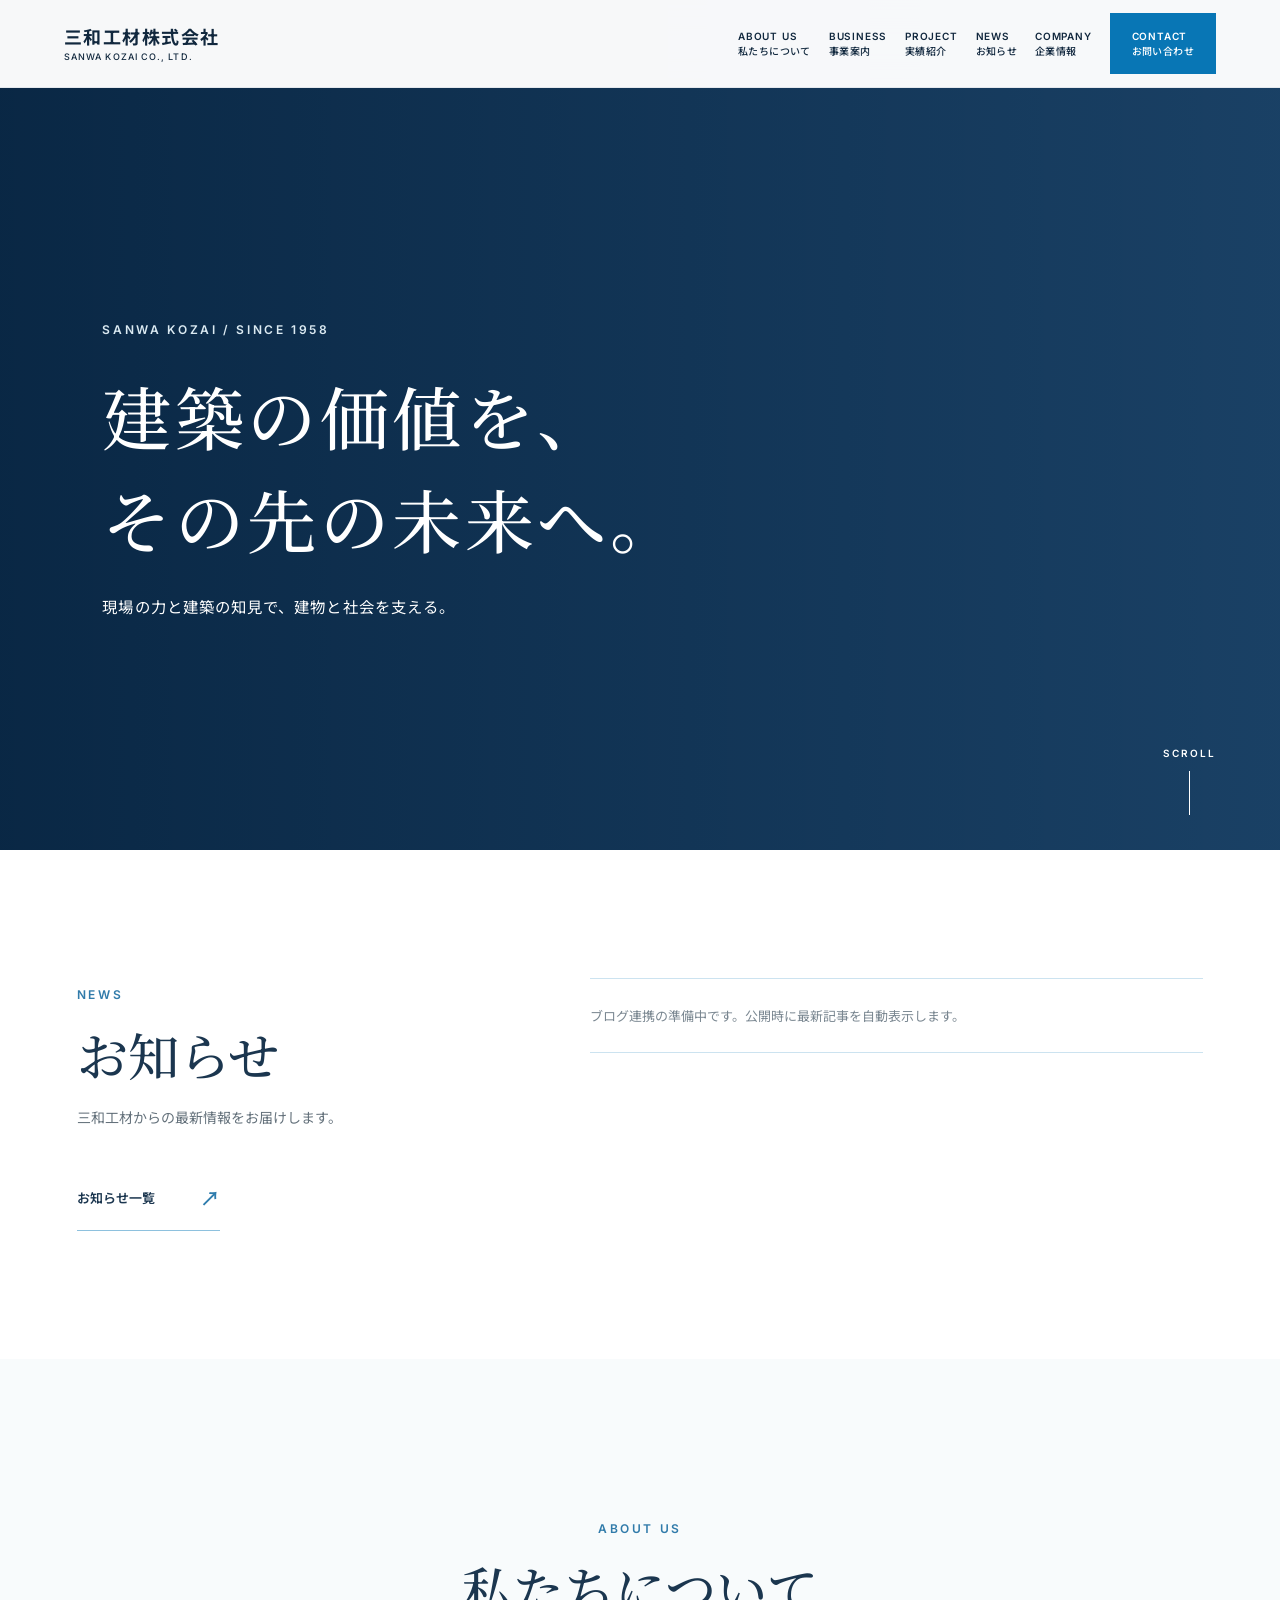
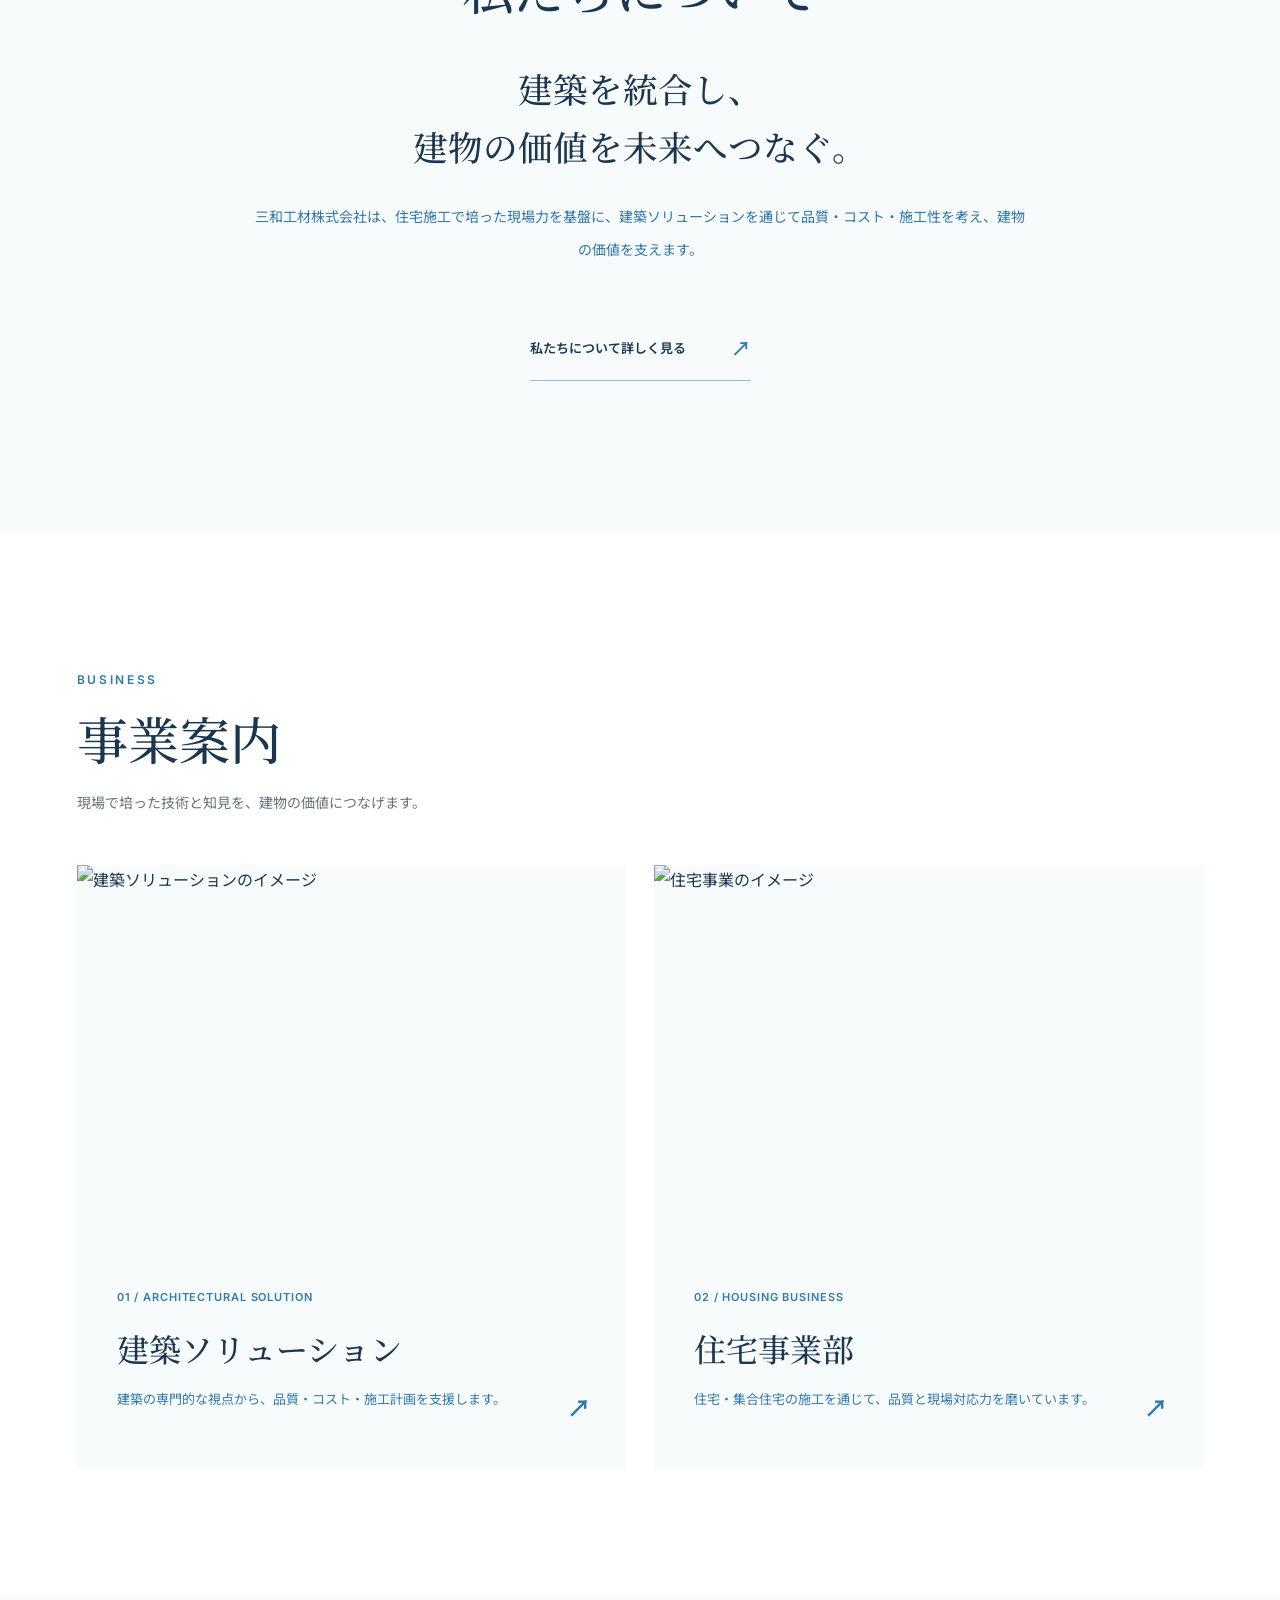
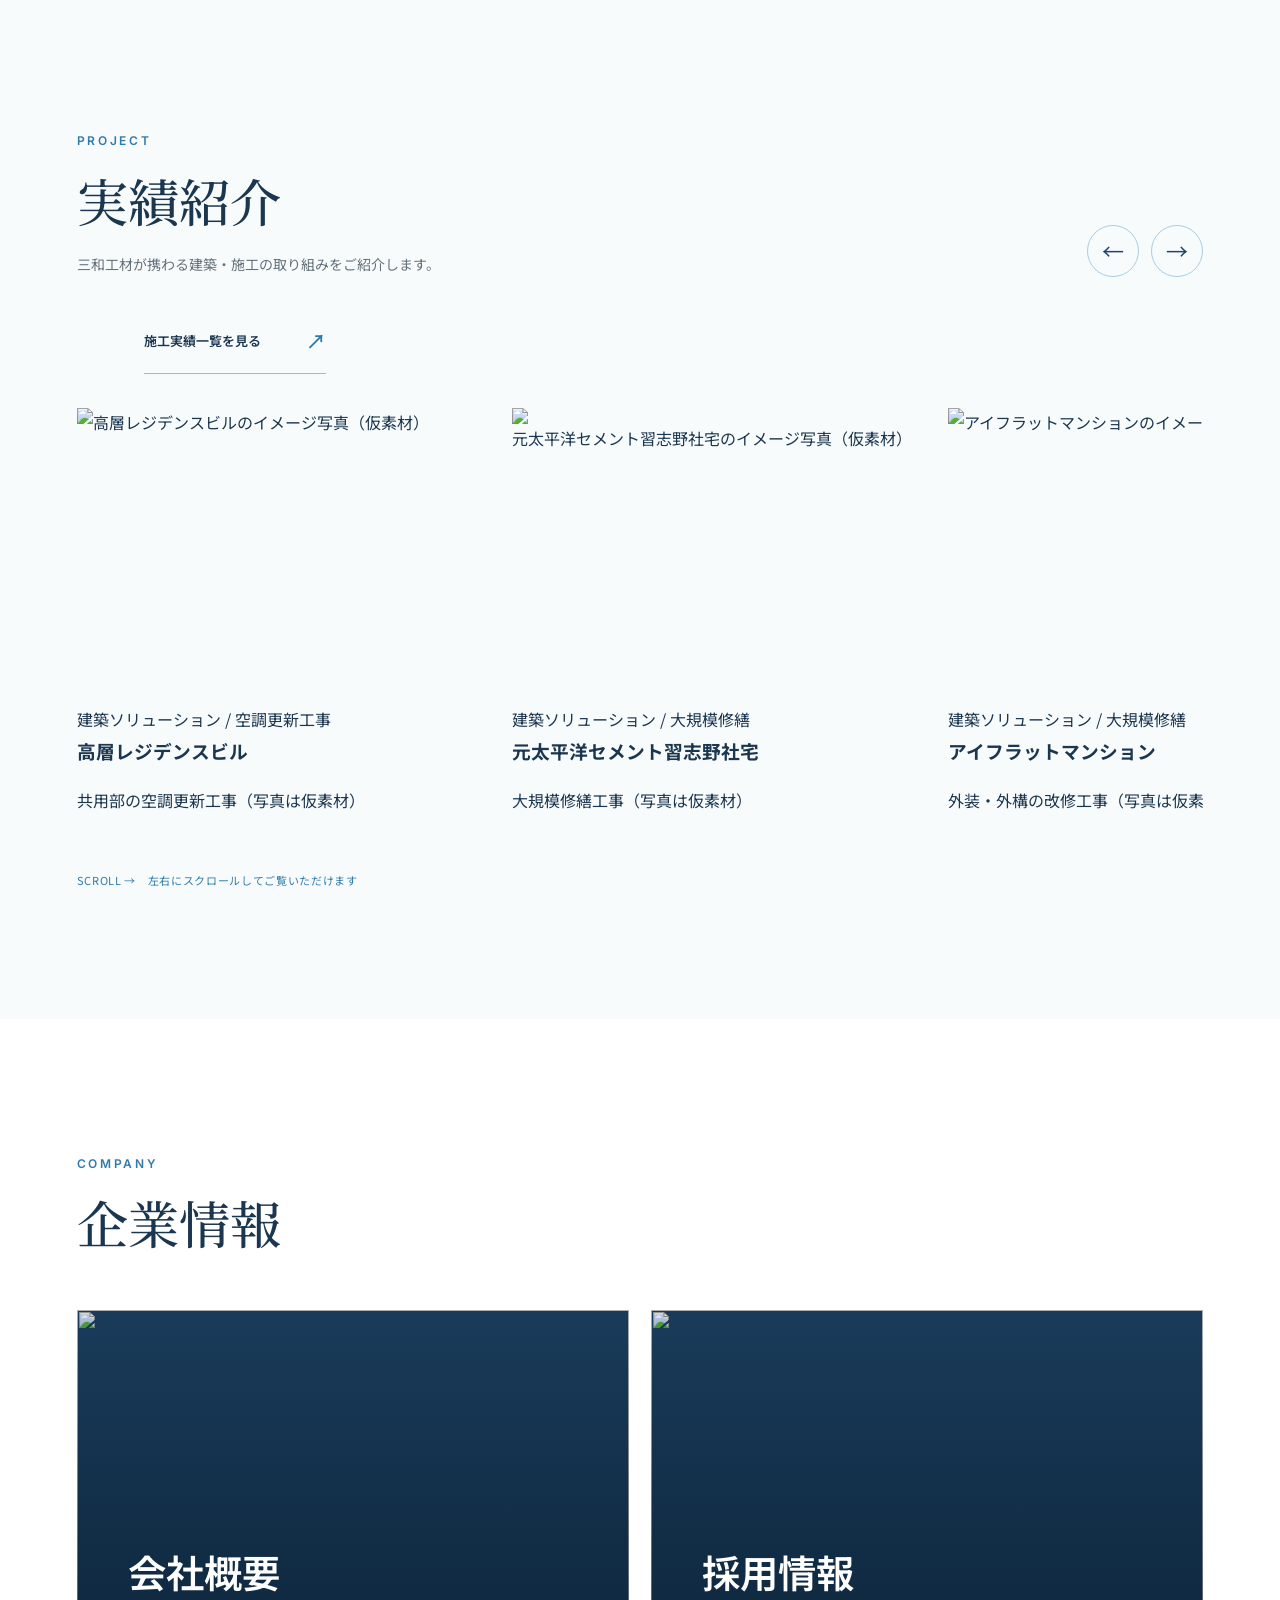
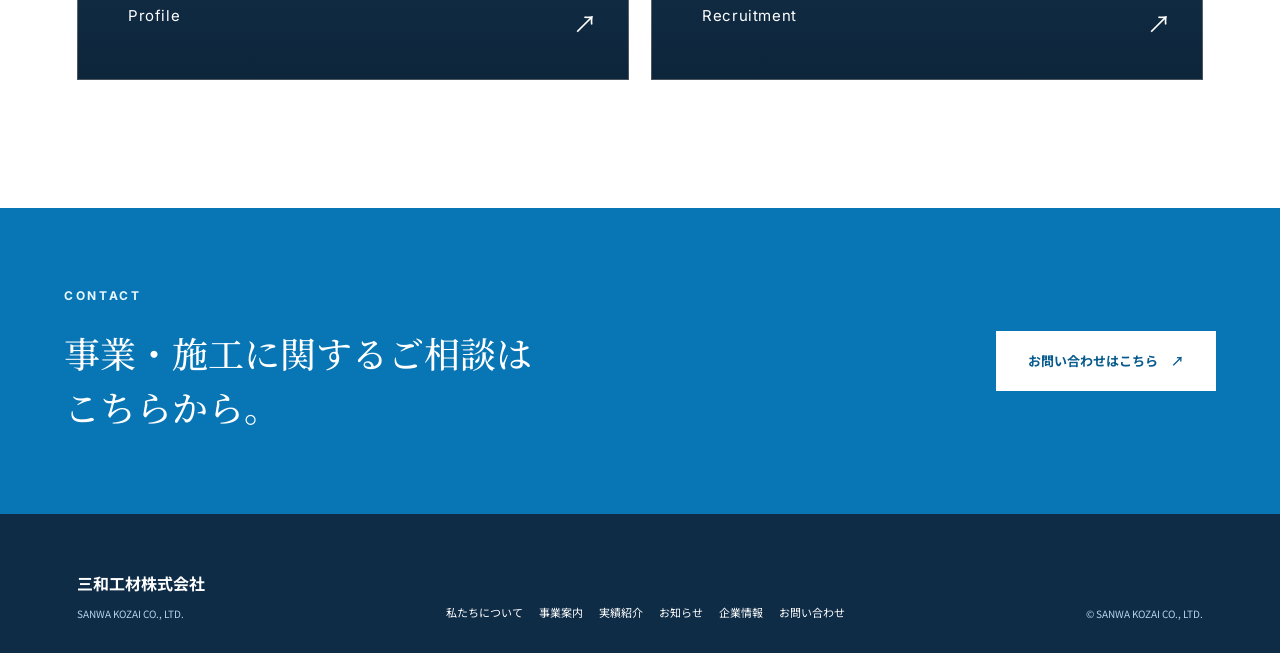
==== commit 863fee6e: "v0.2 - デザイン調整・企業情報・沿革更新" ====
--- a/index.html
+++ b/index.html
@@ -1,69 +1,7 @@
 <!DOCTYPE html>
 
-<html lang="ja"><head><meta charset="utf-8"/><meta content="width=device-width,initial-scale=1" name="viewport"/><meta content="三和工材株式会社。住宅施工の現場力を基盤に、建築ソリューションと住宅事業を展開しています。" name="description"/><title>三和工材株式会社 | 建築の価値を未来へ</title><link href="https://fonts.googleapis.com" rel="preconnect"/><link crossorigin="" href="https://fonts.gstatic.com" rel="preconnect"/><link href="https://fonts.googleapis.com/css2?family=Inter:wght@400;500;600;700&amp;family=Noto+Sans+JP:wght@400;500;600;700&amp;family=Noto+Serif+JP:wght@500;600&amp;display=swap" rel="stylesheet"/><link href="styles.css" rel="stylesheet"/><link href="home-reference.css" rel="stylesheet"/><style>
-/* ABOUT US: centered, text-only layout (index.html only) */
-.home-reference .ref-about {
-  display: flex;
-  flex-direction: column;
-  align-items: center;
-  justify-content: center;
-  gap: 0;
-  text-align: center;
-  padding: clamp(100px, 12vw, 180px) 24px;
-}
-.home-reference .ref-about__copy {
-  width: 100%;
-  max-width: 860px;
-  margin-inline: auto;
-}
-.home-reference .ref-about__copy h3 { margin: 34px auto 24px; }
-.home-reference .ref-about__copy p {
-  max-width: 780px;
-  margin-inline: auto;
-  line-height: 2.35;
-}
-.home-reference .ref-about__copy .ref-arrow {
-  margin: 36px auto 0;
-}
-@media (max-width: 800px) {
-  .home-reference .ref-about {
-    padding: 90px 24px;
-  }
-  .home-reference .ref-about__copy h3 { margin-top: 25px; }
-}
-</style><style>
-/* COMPANY: two image navigation panels (index.html only) */
-.ref-company--tiles .ref-company__heading{margin-bottom:36px}
-.ref-company--tiles .ref-company__tiles{display:grid;grid-template-columns:repeat(2,minmax(0,1fr));gap:22px}
-.ref-company--tiles .ref-company__tile{position:relative;display:block;min-height:370px;overflow:hidden;background:#16334b;color:#fff;isolation:isolate}
-.ref-company--tiles .ref-company__tile img{position:absolute;inset:0;width:100%;height:100%;object-fit:cover;transition:transform .6s ease}
-.ref-company--tiles .ref-company__tile:hover img{transform:scale(1.045)}
-.ref-company--tiles .ref-company__shade{position:absolute;inset:0;background:linear-gradient(180deg,rgba(4,22,37,.12),rgba(4,22,37,.64))}
-.ref-company--tiles .ref-company__tile-text{position:absolute;left:clamp(24px,4vw,60px);bottom:clamp(30px,4vw,60px);display:flex;flex-direction:column;gap:4px;z-index:1}
-.ref-company--tiles .ref-company__tile-text strong{font-size:clamp(26px,3vw,42px);font-weight:600;line-height:1.35}
-.ref-company--tiles .ref-company__tile-text small{font-family:var(--latin, sans-serif);font-size:15px;letter-spacing:.04em}
-.ref-company--tiles .ref-company__tile-text em{font-size:11px;font-style:normal;margin-top:12px}
-.ref-company--tiles .ref-company__tile-arrow{position:absolute;right:32px;bottom:36px;z-index:1;font-size:24px}
-.ref-company--tiles .ref-company__tile--pending{cursor:default}
-@media(max-width:700px){.ref-company--tiles .ref-company__tiles{grid-template-columns:1fr;gap:16px}.ref-company--tiles .ref-company__tile{min-height:280px}}
-</style><style id="project-carousel-style">
-/* 実績紹介専用：既存の他セクションには影響させない */
-.ref-projects .ref-projects__heading{display:flex;justify-content:space-between;align-items:end;gap:24px}
-.ref-projects .ref-projects__controls{display:flex;gap:12px;flex-shrink:0}
-.ref-projects .ref-projects__arrow{width:52px;height:52px;border:1px solid #a6bac6;border-radius:50%;background:transparent;color:#173d55;font-size:22px;cursor:pointer;transition:background .2s,color .2s}
-.ref-projects .ref-projects__arrow:hover:not(:disabled){background:#173d55;color:white}
-.ref-projects .ref-projects__arrow:disabled{opacity:.3;cursor:default}
-.ref-projects .ref-projects__track{overflow-x:auto;overscroll-behavior-inline:contain;scroll-snap-type:x mandatory;scrollbar-width:none;-webkit-overflow-scrolling:touch}
-.ref-projects .ref-projects__track::-webkit-scrollbar{display:none}
-.ref-projects .ref-projects__items{display:flex;gap:26px;width:max-content;padding:0 max(24px,calc((100vw - 1380px)/2)) 12px}
-.ref-projects .ref-project-card{flex:0 0 clamp(265px,32vw,460px);width:clamp(265px,32vw,460px);scroll-snap-align:start;min-width:0}
-.ref-projects .ref-projects__image{overflow:hidden;aspect-ratio:1.38}
-.ref-projects .ref-projects__image img{width:100%;height:100%;object-fit:cover;transition:transform .4s}
-.ref-projects .ref-project-card:hover img{transform:scale(1.04)}
-.ref-projects .ref-projects__hint{max-width:1380px;margin:20px auto 0;color:#6c8391;font-size:11px;letter-spacing:.06em}
-@media(max-width:700px){.ref-projects .ref-projects__heading{align-items:end}.ref-projects .ref-projects__arrow{width:40px;height:40px}.ref-projects .ref-projects__items{gap:16px;padding-inline:24px}.ref-projects .ref-project-card{flex-basis:78vw;width:78vw}}
-</style>
-<style>.ref-projects > .ref-arrow{display:flex;width:max-content;max-width:calc(100% - 48px);margin:-18px auto 34px 6%;}.ref-projects .ref-projects__items{padding-bottom:20px}.ref-company--tiles .ref-company__tile:focus-visible,.ref-projects button:focus-visible{outline:3px solid #1c86bd;outline-offset:4px}@media(max-width:700px){.ref-projects > .ref-arrow{margin:0 24px 28px}}</style></head>
+<html lang="ja"><head><meta charset="utf-8"/><meta content="width=device-width,initial-scale=1" name="viewport"/><meta content="三和工材株式会社。住宅施工の現場力を基盤に、建築ソリューションと住宅事業を展開しています。" name="description"/><title>三和工材株式会社 | 建築の価値を未来へ</title><link href="https://fonts.googleapis.com" rel="preconnect"/><link crossorigin="" href="https://fonts.gstatic.com" rel="preconnect"/><link href="https://fonts.googleapis.com/css2?family=Inter:wght@400;500;600;700&amp;family=Noto+Sans+JP:wght@400;500;600;700&amp;family=Noto+Serif+JP:wght@500;600&amp;display=swap" rel="stylesheet"/><link href="styles.css" rel="stylesheet"/>
+</head>
 <body class="home-reference">
 <header class="site-header" id="siteHeader"><a class="brand" href="index.html"><strong>三和工材株式会社</strong><small>SANWA KOZAI CO., LTD.</small></a><button aria-controls="globalNav" aria-expanded="false" aria-label="メニューを開く" class="menu-button" id="menuButton"><span></span><span></span></button><nav aria-label="メインナビゲーション" class="global-nav" id="globalNav"><a href="about.html">ABOUT US<span>私たちについて</span></a><a href="business.html">BUSINESS<span>事業案内</span></a><a href="#projects">PROJECT<span>実績紹介</span></a><a href="#news">NEWS<span>お知らせ</span></a><a href="#company">COMPANY<span>企業情報</span></a><a class="nav-contact" href="#contact">CONTACT<span>お問い合わせ</span></a></nav></header>
 <main>
@@ -80,7 +18,7 @@
 <section class="ref-section ref-company ref-company--tiles" id="company">
 <div class="ref-heading ref-company__heading"><div><span class="ref-eyebrow">COMPANY</span><h2>企業情報</h2></div></div>
 <div class="ref-company__tiles">
-<a aria-label="会社概要を見る（現行公式サイト）" class="ref-company__tile" href="https://www.sanwakouzai.com/company">
+<a aria-label="会社概要を見る" class="ref-company__tile" href="about.html#profile">
 <img alt="" loading="lazy" src="https://images.unsplash.com/photo-1486406146926-c627a92ad1ab?auto=format&amp;fit=crop&amp;w=1500&amp;q=85"/>
 <span class="ref-company__shade"></span>
 <span class="ref-company__tile-text"><strong>会社概要</strong><small>Profile</small></span>
@@ -94,7 +32,7 @@
 </a>
 </div>
 </section>
-<section class="ref-contact" id="contact"><span class="ref-eyebrow">CONTACT</span><h2>お問い合わせ</h2><p>事業や施工についてのご相談を承ります。</p><a class="ref-arrow" href="https://www.sanwakouzai.com/contact">お問い合わせフォームへ<span>↗</span></a><small>※現在の公式お問い合わせフォームへ移動します。</small></section>
+<section class="contact" id="contact"><div class="container"><div><div class="eyebrow">CONTACT</div><h2>事業・施工に関するご相談は<br/>こちらから。</h2></div><a href="https://www.sanwakouzai.com/contact">お問い合わせはこちら　↗</a></div></section>
 </main><footer class="ref-footer"><div><strong>三和工材株式会社</strong><small>SANWA KOZAI CO., LTD.</small></div><nav><a href="about.html">私たちについて</a><a href="business.html">事業案内</a><a href="#projects">実績紹介</a><a href="#news">お知らせ</a><a href="#company">企業情報</a><a href="#contact">お問い合わせ</a></nav><small>© SANWA KOZAI CO., LTD.</small></footer><script src="script.js"></script><script id="project-carousel-script">
 (()=>{const track=document.getElementById('projectTrack');if(!track)return;
 const prev=document.querySelector('[data-project-prev]'),next=document.querySelector('[data-project-next]');
--- a/styles.css
+++ b/styles.css
@@ -1,13 +1,13 @@
 :root {
-  --bg: #f6f8fa;
+  --bg: #f8fbfc;
   --paper: #ffffff;
-  --ink: #0b1628;
+  --ink: #11283e;
   --muted: #667181;
-  --line: #d9e1e8;
-  --navy: #082b61;
-  --navy-2: #0d3b7a;
-  --blue: #8eccec;
-  --blue-soft: #e9f4fa;
+  --line: #dceaf2;
+  --navy: #17446e;
+  --navy-2: #0f5d8f;
+  --blue: #a8d6f0;
+  --blue-soft: #f3f9fc;
   --max: 1440px;
   --pad: clamp(24px, 5vw, 80px);
   --sans: "Noto Sans JP", sans-serif;
@@ -118,9 +118,9 @@
 }
 
 .section--paper { background: var(--paper); }
-.section--light { background: #f3f6f8; }
+.section--light { background: #f8fbfc; }
 .section--softblue {
-  background: linear-gradient(180deg,#e9f5fb 0%,#f7f9fb 62%,#f7f9fb 100%);
+  background: linear-gradient(180deg,#f4fafd 0%,#f8fbfc 62%,#f8fbfc 100%);
 }
 .section--navy {
   background: var(--navy);
@@ -177,7 +177,7 @@
   opacity: .55;
 }
 
-.section-marker--inverse { color: #b6def3; }
+.section-marker--inverse { color: #c6e5f6; }
 .section-marker--hero { top: 112px; }
 
 .eyebrow {
@@ -202,7 +202,7 @@
 .eyebrow--light span,
 .section--navy .eyebrow,
 .section--navy .eyebrow span {
-  color: #d6e8f3;
+  color: #e0eef6;
 }
 
 h1,h2,h3,p { margin-top: 0; }
@@ -234,7 +234,7 @@
 .hero-lead {
   margin: 38px 0 0;
   font-size: 14px;
-  color: #3f4c5e;
+  color: #28658b;
 }
 
 .hero-actions {
@@ -346,7 +346,7 @@
 .section-head > p {
   margin: 0;
   font-size: 14px;
-  color: #455264;
+  color: #2b6c95;
 }
 
 .business-grid {
@@ -366,7 +366,7 @@
   border-top-color: var(--navy);
 }
 
-.business-card:nth-child(2) { border-top-color: #4f9dc5; }
+.business-card:nth-child(2) { border-top-color: #317baa; }
 
 .business-card:not(.business-card--primary) {
   display: grid;
@@ -401,7 +401,7 @@
   top: 22px;
   right: 24px;
   font: 400 46px/1 var(--latin);
-  color: #bddcec;
+  color: #cce3f0;
 }
 
 .business-en {
@@ -419,7 +419,7 @@
   font-family: var(--sans);
   font-size: 10px;
   letter-spacing: .04em;
-  color: #657384;
+  color: #317baa;
 }
 
 .business-content h3 {
@@ -431,7 +431,7 @@
 
 .business-content > p:not(.business-en) {
   font-size: 13px;
-  color: #4a5664;
+  color: #2c6e99;
 }
 
 .card-link {
@@ -439,7 +439,7 @@
   gap: 24px;
   margin-top: 18px;
   padding-bottom: 6px;
-  border-bottom: 1px solid #aab5c0;
+  border-bottom: 1px solid #a4cde5;
   font-size: 11px;
   font-weight: 600;
 }
@@ -469,24 +469,24 @@
 
 .number-item strong {
   font-size: 13px;
-  color: #b8ddf0;
+  color: #c8e4f3;
 }
 
 .number-item p {
   margin: 8px 0 0;
   font-size: 13px;
-  color: #d7e1eb;
+  color: #ddeaf2;
 }
 
 .note {
   margin: 14px 0 0;
   font-size: 10px;
-  color: #8794a3;
+  color: #72b2d6;
 }
 
 .numbers .note {
   grid-column: 2;
-  color: #91a6bc;
+  color: #8ec1de;
 }
 
 .case {
@@ -509,7 +509,7 @@
 .case-content > p:not(.eyebrow):not(.note) {
   margin-top: 30px;
   font-size: 14px;
-  color: #455264;
+  color: #2b6c95;
 }
 
 .case-stats {
@@ -568,7 +568,7 @@
 .recruit-copy > p:not(.eyebrow) {
   margin: 26px 0 0;
   font-size: 14px;
-  color: #455264;
+  color: #2b6c95;
 }
 
 .recruit-visual img {
@@ -601,7 +601,7 @@
 }
 
 .site-footer {
-  background: #07162b;
+  background: #0e2840;
   color: #fff;
   padding: 60px var(--pad) 30px;
   display: grid;
@@ -623,7 +623,7 @@
 .footer-brand small {
   margin-top: 6px;
   font: 500 9px/1 var(--latin);
-  color: #a9b9c9;
+  color: #aad1e6;
 }
 
 .site-footer nav {
@@ -635,7 +635,7 @@
 
 .site-footer > small {
   font: 500 9px/1 var(--latin);
-  color: #a9b9c9;
+  color: #aad1e6;
 }
 
 .subhero {
@@ -656,7 +656,7 @@
   margin-top: 36px;
   max-width: 560px;
   font-size: 14px;
-  color: #455264;
+  color: #2b6c95;
 }
 
 .subhero-visual {
@@ -745,7 +745,7 @@
 
 .integration-lines path {
   fill: none;
-  stroke: #91c9e5;
+  stroke: #aad3eb;
   stroke-width: 1.2;
   stroke-dasharray: 640;
   stroke-dashoffset: 640;
@@ -758,7 +758,7 @@
 
 .about-concept-copy > p:not(.eyebrow) {
   font-size: 14px;
-  color: #455264;
+  color: #2b6c95;
 }
 
 .philosophy {
@@ -774,7 +774,7 @@
 
 .philosophy-body p {
   font-size: 14px;
-  color: #455264;
+  color: #2b6c95;
 }
 
 .philosophy-body strong {
@@ -800,7 +800,7 @@
 
 .org-item > span {
   font: 600 10px/1 var(--latin);
-  color: #7b8999;
+  color: #317baa;
 }
 
 .org-item h3 {
@@ -816,7 +816,7 @@
 .org-item p {
   margin: 0;
   font-size: 13px;
-  color: #566171;
+  color: #317baa;
 }
 
 .history {
@@ -849,7 +849,7 @@
 .timeline-item p {
   margin: 8px 0 0;
   font-size: 13px;
-  color: #566171;
+  color: #317baa;
 }
 
 .reveal {
@@ -885,7 +885,7 @@
     position: fixed;
     inset: 72px 0 auto;
     padding: 28px var(--pad) 34px;
-    background: #f6f8fa;
+    background: #f8fbfc;
     border-bottom: 1px solid var(--line);
     flex-direction: column;
     align-items: stretch;
@@ -1215,7 +1215,7 @@
   max-width: 680px;
   margin-top: 34px;
   font-size: 14px;
-  color: #4a5666;
+  color: #2d709a;
 }
 
 .division-switch-wrap {
@@ -1311,7 +1311,7 @@
   margin-top: 30px;
   max-width: 540px;
   font-size: 14px;
-  color: #4b5766;
+  color: #2d709b;
 }
 
 .division-hero-visual {
@@ -1359,7 +1359,7 @@
 
 .detail-copy p {
   font-size: 14px;
-  color: #4b5766;
+  color: #2d709b;
 }
 
 .problem-cards,
@@ -1382,7 +1382,7 @@
 .problem-card > span,
 .backoffice-card > span {
   font: 500 13px/1 var(--latin);
-  color: #6aaed2;
+  color: #80bada;
 }
 
 .problem-card h3,
@@ -1395,7 +1395,7 @@
 .backoffice-card p {
   margin: 0;
   font-size: 12px;
-  color: #5a6675;
+  color: #317baa;
 }
 
 .service-section {
@@ -1419,7 +1419,7 @@
 
 .service-item > span {
   font: 500 14px/1 var(--latin);
-  color: #9ed4ee;
+  color: #b8ddf3;
 }
 
 .service-item strong {
@@ -1429,7 +1429,7 @@
 .service-item small {
   font: 500 9px/1 var(--latin);
   letter-spacing: .1em;
-  color: #9eb0c2;
+  color: #9cc9e2;
 }
 
 .mini-case {
@@ -1458,7 +1458,7 @@
 .mini-case-stats small {
   display: block;
   font-size: 11px;
-  color: #687586;
+  color: #317baa;
 }
 
 .mini-case-stats strong {
@@ -1508,7 +1508,7 @@
 
 .performance-item small {
   font-size: 12px;
-  color: #c6d8e6;
+  color: #cce3f0;
 }
 
 .performance-item strong {
@@ -1521,7 +1521,7 @@
   margin-left: 8px;
   font-family: var(--sans);
   font-size: 12px;
-  color: #b7d9ea;
+  color: #cce3f0;
 }
 
 .quality-grid {
@@ -1540,7 +1540,7 @@
 
 .quality-grid span {
   font: 500 13px/1 var(--latin);
-  color: #77b8d9;
+  color: #8fc3e0;
 }
 
 .quality-grid h3 {
@@ -1707,10 +1707,10 @@
 ========================================================= */
 
 .theme-solution {
-  --division-accent: #082b61;
-  --division-accent-2: #0f447f;
-  --division-soft: #e9f4fa;
-  --division-text: #082b61;
+  --division-accent: #17446e;
+  --division-accent-2: #116194;
+  --division-soft: #f3f9fc;
+  --division-text: #17446e;
   --division-overlay: rgba(5, 28, 63, .78);
 }
 
@@ -1852,7 +1852,7 @@
 }
 
 .division-tab[data-division="solution"] {
-  --tab-accent: #082b61;
+  --tab-accent: #17446e;
 }
 
 .division-tab[data-division="housing"] {
@@ -1864,10 +1864,10 @@
 }
 /* 建築ソリューション事業部：ネイビー */
 .theme-solution {
-  --division-accent: #082b61;
-  --division-accent-2: #0f447f;
-  --division-soft: #e9f4fa;
-  --division-text: #082b61;
+  --division-accent: #17446e;
+  --division-accent-2: #116194;
+  --division-soft: #f3f9fc;
+  --division-text: #17446e;
 
   --division-overlay-start: rgba(4, 25, 58, .94);
   --division-overlay-middle: rgba(8, 43, 97, .72);
@@ -2048,8 +2048,8 @@
 ----------------------------------------- */
 
 .theme-solution {
-  --division-accent: #082b61;
-  --division-soft: #edf4fb;
+  --division-accent: #17446e;
+  --division-soft: #f7fbfd;
 }
 
 .theme-housing {
@@ -2200,7 +2200,7 @@
 
   max-width: 850px;
 
-  color: #3f4c5a;
+  color: #286388;
   font-size: 13px;
 }
 
@@ -2238,7 +2238,7 @@
 .ref-compare-box {
   border: 1px solid var(--line);
 
-  background: #fafbfd;
+  background: #f8fbfc;
 }
 
 .ref-compare-box h3 {
@@ -2250,7 +2250,7 @@
 
   font-size: 14px;
 
-  background: #f4f7fa;
+  background: #f8fbfc;
 
   border-bottom: 1px solid var(--line);
 }
@@ -2272,7 +2272,7 @@
 
   background: #fff;
 
-  border: 1px solid #e6ebf0;
+  border: 1px solid #ebf3f8;
 
   font-size: 12px;
 }
@@ -2282,7 +2282,7 @@
 
   line-height: 1.1;
 
-  color: #8ba4b9;
+  color: #87bddc;
 }
 
 .ref-flow-stack i {
@@ -2406,7 +2406,7 @@
 .ref-feature-grid p {
   margin: 5px 0 0;
 
-  color: #5b6774;
+  color: #317baa;
 
   font-size: 10px;
 }
@@ -2571,7 +2571,7 @@
 
 .ref-role-grid p,
 .ref-office-grid p {
-  color: #4f5b67;
+  color: #2e739f;
 
   font-size: 12px;
 }
@@ -2827,7 +2827,7 @@
   max-width: 520px;
   margin-top: 36px;
 
-  color: #485565;
+  color: #2c6e98;
   font-size: 14px;
 }
 
@@ -2874,7 +2874,7 @@
 .about-section-head--split > p {
   margin: 0;
 
-  color: #4d5968;
+  color: #2e729e;
   font-size: 13px;
 }
 
@@ -2897,7 +2897,7 @@
 .about-message-copy > p:not(.eyebrow) {
   margin-top: 26px;
 
-  color: #4d5968;
+  color: #2e729e;
   font-size: 13px;
 }
 
@@ -2982,7 +2982,7 @@
 .about-strength-grid p {
   margin: 0;
 
-  color: #596675;
+  color: #317baa;
   font-size: 11px;
 }
 
@@ -2994,7 +2994,7 @@
 .about-philosophy {
   padding-block: 120px;
 
-  background: #f7f9fb;
+  background: #f8fbfc;
   border-top: 1px solid var(--line);
   border-bottom: 1px solid var(--line);
 }
@@ -3015,7 +3015,7 @@
 .about-philosophy-copy p {
   margin-bottom: 25px;
 
-  color: #4d5968;
+  color: #2e729e;
   font-size: 13px;
 }
 
@@ -3074,7 +3074,7 @@
 .about-value-grid p {
   margin: 0;
 
-  color: #596675;
+  color: #317baa;
   font-size: 11px;
 }
 
@@ -3086,7 +3086,7 @@
 .about-organization {
   padding-block: 120px;
 
-  background: #f4f7fa;
+  background: #f8fbfc;
   border-top: 1px solid var(--line);
   border-bottom: 1px solid var(--line);
 }
@@ -3110,7 +3110,7 @@
 
   height: 1px;
 
-  background: #8ba2b5;
+  background: #83bcdb;
 }
 
 .about-org-line::after {
@@ -3123,7 +3123,7 @@
   width: 1px;
   height: 17px;
 
-  background: #8ba2b5;
+  background: #83bcdb;
 }
 
 .about-org-line span::before,
@@ -3136,7 +3136,7 @@
   width: 1px;
   height: 34px;
 
-  background: #8ba2b5;
+  background: #83bcdb;
 }
 
 .about-org-line span::before {
@@ -3172,7 +3172,7 @@
 .about-org-copy small {
   display: block;
 
-  color: #738293;
+  color: #317baa;
 
   font-size: 10px;
 }
@@ -3187,7 +3187,7 @@
 .about-org-copy p {
   margin: 0;
 
-  color: #596675;
+  color: #317baa;
   font-size: 11px;
 }
 
@@ -3223,7 +3223,7 @@
 
   margin-top: 24px;
 
-  color: #4d5968;
+  color: #2e729e;
   font-size: 13px;
 }
 
@@ -3283,7 +3283,7 @@
 
   padding-left: 26px;
 
-  border-left: 1px solid #9db0c0;
+  border-left: 1px solid #9ac8e2;
 }
 
 .about-timeline article {
@@ -3344,7 +3344,7 @@
 .about-timeline p {
   margin: 8px 0 0;
 
-  color: #596675;
+  color: #317baa;
   font-size: 11px;
 }
 
@@ -3356,7 +3356,7 @@
 .about-overview {
   padding-block: 110px;
 
-  background: #f6f8fa;
+  background: #f8fbfc;
   border-top: 1px solid var(--line);
 }
 
@@ -3393,7 +3393,7 @@
 }
 
 .about-overview-table dt {
-  background: #edf1f5;
+  background: #f4f8fb;
 
   color: var(--navy);
 
@@ -3488,7 +3488,7 @@
 .about-next-copy p {
   margin: 8px 0 0;
 
-  color: #596675;
+  color: #317baa;
   font-size: 11px;
 }
 
@@ -3796,24 +3796,24 @@
    HOME V2 — 住宅事業を軸にした再構築版
    ========================================================= */
 .home-v2 {
-  --v2-navy:#153d5c;
-  --v2-blue:#69b9df;
-  --v2-sky:#dff2fb;
-  --v2-pale:#f4f9fc;
-  --v2-line:#cbdce6;
-  --v2-text:#173244;
+  --v2-navy:#1a4873;
+  --v2-blue:#82c1e4;
+  --v2-sky:#eaf6fc;
+  --v2-pale:#f7fbfd;
+  --v2-line:#cce3f0;
+  --v2-text:#1e3d59;
   background:#fff;
   color:var(--v2-text);
 }
 .home-v2 .site-header { background:rgba(255,255,255,.94); border-bottom:1px solid rgba(21,61,92,.1); }
 .home-v2 .button--primary { background:var(--v2-navy); border-color:var(--v2-navy); }
-.home-v2 .v2-kicker { margin:0; color:#3d7fa4; font:600 11px/1.5 var(--latin); letter-spacing:.16em; text-transform:uppercase; }
-.home-v2 .v2-kicker span { margin-left:10px; color:#78909e; font-family:var(--sans); letter-spacing:.06em; }
+.home-v2 .v2-kicker { margin:0; color:#317baa; font:600 11px/1.5 var(--latin); letter-spacing:.16em; text-transform:uppercase; }
+.home-v2 .v2-kicker span { margin-left:10px; color:#317baa; font-family:var(--sans); letter-spacing:.06em; }
 .v2-hero { min-height:100svh; padding:clamp(130px,14vw,190px) var(--pad) 70px; display:grid; grid-template-columns:minmax(0,.9fr) minmax(440px,1.1fr); gap:clamp(40px,6vw,100px); align-items:center; position:relative; overflow:hidden; }
-.v2-hero::before { content:""; position:absolute; width:45vw; height:45vw; border-radius:50%; background:#edf8fd; left:-18vw; top:-16vw; z-index:-1; }
+.v2-hero::before { content:""; position:absolute; width:45vw; height:45vw; border-radius:50%; background:#f6fbfe; left:-18vw; top:-16vw; z-index:-1; }
 .v2-hero__copy h1 { margin:25px 0 28px; color:var(--v2-navy); font:600 clamp(42px,5.3vw,78px)/1.3 var(--serif); letter-spacing:-.035em; }
-.v2-hero__copy h1 span { color:#4aa7d2; }
-.v2-hero__lead { max-width:650px; color:#5c7180; font-size:clamp(14px,1.2vw,17px); line-height:2; }
+.v2-hero__copy h1 span { color:#63aed8; }
+.v2-hero__lead { max-width:650px; color:#317baa; font-size:clamp(14px,1.2vw,17px); line-height:2; }
 .v2-hero__actions { display:flex; gap:28px; align-items:center; margin-top:40px; }
 .v2-hero__visual { position:relative; height:min(70vh,760px); min-height:520px; }
 .v2-hero__visual::after { content:""; position:absolute; inset:0; background:linear-gradient(180deg,transparent 55%,rgba(12,48,72,.22)); pointer-events:none; }
@@ -3821,74 +3821,74 @@
 .v2-hero__years { position:absolute; z-index:2; left:-45px; bottom:38px; min-width:270px; padding:22px 28px; background:rgba(255,255,255,.94); display:flex; align-items:end; gap:15px; box-shadow:0 18px 45px rgba(24,63,86,.12); }
 .v2-hero__years strong { color:var(--v2-navy); font:500 64px/1 var(--latin); }
 .v2-hero__years div { display:grid; gap:3px; padding-bottom:5px; }
-.v2-hero__years span { color:#4aa7d2; font:600 12px var(--latin); letter-spacing:.14em; }
-.v2-hero__years small { color:#607684; font-size:11px; }
-.v2-hero__scroll { position:absolute; left:var(--pad); bottom:30px; display:flex; align-items:center; gap:12px; color:#82939d; font:500 9px var(--latin); letter-spacing:.16em; }
-.v2-hero__scroll span { width:58px; height:1px; background:#b9cbd5; }
+.v2-hero__years span { color:#63aed8; font:600 12px var(--latin); letter-spacing:.14em; }
+.v2-hero__years small { color:#317baa; font-size:11px; }
+.v2-hero__scroll { position:absolute; left:var(--pad); bottom:30px; display:flex; align-items:center; gap:12px; color:#6aaed4; font:500 9px var(--latin); letter-spacing:.16em; }
+.v2-hero__scroll span { width:58px; height:1px; background:#c0dded; }
 
 .v2-section-label { display:flex; align-items:flex-start; gap:14px; color:var(--v2-navy); }
-.v2-section-label > span { color:#58add5; font:600 12px var(--latin); }
+.v2-section-label > span { color:#70b5db; font:600 12px var(--latin); }
 .v2-section-label p { margin:0; font:600 12px var(--latin); letter-spacing:.13em; }
-.v2-section-label small { display:block; margin-top:5px; color:#7b8e99; font:500 10px var(--sans); letter-spacing:.05em; }
+.v2-section-label small { display:block; margin-top:5px; color:#317baa; font:500 10px var(--sans); letter-spacing:.05em; }
 .v2-intro { padding:clamp(90px,10vw,150px) var(--pad); display:grid; grid-template-columns:.42fr 1fr; gap:8vw; background:#fff; }
 .v2-intro__body { max-width:860px; }
 .v2-intro h2 { margin:22px 0 28px; color:var(--v2-navy); font:600 clamp(36px,4.2vw,62px)/1.45 var(--serif); }
-.v2-intro__body > p:last-child { max-width:720px; margin-left:auto; color:#627784; line-height:2.1; }
+.v2-intro__body > p:last-child { max-width:720px; margin-left:auto; color:#317baa; line-height:2.1; }
 
 .v2-business { padding:0 var(--pad) clamp(100px,10vw,160px); background:#fff; }
 .v2-business__core { display:grid; grid-template-columns:1.12fr .88fr; min-height:650px; background:var(--v2-pale); }
 .v2-business__image { position:relative; min-height:580px; overflow:hidden; }
 .v2-business__image img { width:100%; height:100%; object-fit:cover; transition:transform .7s ease; }
 .v2-business__core:hover .v2-business__image img { transform:scale(1.025); }
-.v2-business__image > span { position:absolute; left:0; top:0; padding:13px 18px; background:#fff; color:#4f9fc5; font:600 10px var(--latin); letter-spacing:.16em; }
+.v2-business__image > span { position:absolute; left:0; top:0; padding:13px 18px; background:#fff; color:#317baa; font:600 10px var(--latin); letter-spacing:.16em; }
 .v2-business__copy { padding:clamp(50px,6vw,90px); display:flex; flex-direction:column; justify-content:center; }
-.v2-business__num { margin-bottom:20px; color:#85c9e7; font:500 14px var(--latin); letter-spacing:.12em; }
+.v2-business__num { margin-bottom:20px; color:#9fd0ec; font:500 14px var(--latin); letter-spacing:.12em; }
 .v2-business__copy h2 { margin:18px 0 22px; color:var(--v2-navy); font:600 clamp(30px,3.1vw,48px)/1.45 var(--serif); }
-.v2-business__copy > p { color:#627784; line-height:2; }
+.v2-business__copy > p { color:#317baa; line-height:2; }
 .v2-proof { margin:34px 0; padding:24px 0; border-top:1px solid var(--v2-line); border-bottom:1px solid var(--v2-line); display:flex; gap:25px; align-items:center; }
 .v2-proof strong { white-space:nowrap; color:var(--v2-navy); font:500 clamp(38px,4vw,58px)/1 var(--latin); }
 .v2-proof strong small { margin-left:7px; font:500 12px var(--sans); }
-.v2-proof p { margin:0; color:#526b7a; font-size:12px; line-height:1.7; }
+.v2-proof p { margin:0; color:#317baa; font-size:12px; line-height:1.7; }
 .v2-proof p small { color:#91a0a8; font-size:9px; }
-.v2-arrow-link { width:max-content; display:flex; align-items:center; gap:30px; padding-bottom:8px; border-bottom:1px solid #8ebfd5; color:var(--v2-navy); font-size:12px; text-decoration:none; }
-.v2-arrow-link span { color:#4aa7d2; }
-.v2-support-head { display:grid; grid-template-columns:1fr auto 1fr; align-items:center; gap:25px; margin:55px 0 35px; color:#728793; font-size:11px; text-align:center; }
-.v2-support-head span { height:1px; background:#d8e5ec; }
+.v2-arrow-link { width:max-content; display:flex; align-items:center; gap:30px; padding-bottom:8px; border-bottom:1px solid #9fcae3; color:var(--v2-navy); font-size:12px; text-decoration:none; }
+.v2-arrow-link span { color:#63aed8; }
+.v2-support-head { display:grid; grid-template-columns:1fr auto 1fr; align-items:center; gap:25px; margin:55px 0 35px; color:#317baa; font-size:11px; text-align:center; }
+.v2-support-head span { height:1px; background:#deebf3; }
 .v2-support-grid { display:grid; grid-template-columns:1fr 1fr; gap:24px; }
-.v2-support-card { min-height:500px; padding:clamp(38px,4vw,60px); background:#edf8fd; border-top:3px solid #75c2e3; }
-.v2-support-card--spc { background:#f5fafe; border-top-color:#3f91bc; }
+.v2-support-card { min-height:500px; padding:clamp(38px,4vw,60px); background:#f6fbfe; border-top:3px solid #8ec8e8; }
+.v2-support-card--spc { background:#f6fbfe; border-top-color:#317baa; }
 .v2-support-card__top { display:flex; justify-content:space-between; align-items:flex-start; }
 .v2-support-card h3 { margin:40px 0 20px; color:var(--v2-navy); font:600 clamp(28px,3vw,43px)/1.45 var(--serif); }
-.v2-support-card > p { max-width:560px; color:#627784; line-height:1.95; }
-.v2-support-card ul { margin:28px 0 35px; padding:20px 0; border-top:1px solid #cbdfe9; border-bottom:1px solid #cbdfe9; display:grid; grid-template-columns:repeat(3,1fr); gap:10px; list-style:none; }
-.v2-support-card li { color:#536f7f; font-size:11px; line-height:1.6; }
+.v2-support-card > p { max-width:560px; color:#317baa; line-height:1.95; }
+.v2-support-card ul { margin:28px 0 35px; padding:20px 0; border-top:1px solid #d3e4ee; border-bottom:1px solid #d3e4ee; display:grid; grid-template-columns:repeat(3,1fr); gap:10px; list-style:none; }
+.v2-support-card li { color:#317baa; font-size:11px; line-height:1.6; }
 
 .v2-trust { padding:clamp(95px,10vw,150px) var(--pad); background:var(--v2-navy); color:#fff; }
-.v2-section-label--light, .v2-section-label--light small { color:#c7e6f5; }
+.v2-section-label--light, .v2-section-label--light small { color:#d2eaf7; }
 .v2-trust__head { margin:70px 0 60px; display:grid; grid-template-columns:.42fr 1fr; gap:8vw; align-items:start; }
-.v2-trust .v2-kicker { color:#7dc8e9; }
-.v2-trust .v2-kicker span { color:#a9c5d5; }
+.v2-trust .v2-kicker { color:#97ceed; }
+.v2-trust .v2-kicker span { color:#b4d6e9; }
 .v2-trust__head h2 { margin:0; font:500 clamp(32px,3.6vw,52px)/1.55 var(--serif); }
 .v2-trust__grid { display:grid; grid-template-columns:repeat(3,1fr); border-top:1px solid rgba(255,255,255,.2); border-bottom:1px solid rgba(255,255,255,.2); }
 .v2-trust__stat { padding:45px 35px; border-right:1px solid rgba(255,255,255,.2); }
 .v2-trust__stat:last-child { border-right:0; }
 .v2-trust__stat strong { display:block; color:#fff; font:500 clamp(48px,6vw,82px)/1 var(--latin); }
-.v2-trust__stat strong small { margin-left:8px; color:#92d5ef; font:500 12px var(--sans); }
-.v2-trust__stat p { margin:22px 0 0; color:#c8d9e2; font-size:12px; line-height:1.8; }
-.v2-note { margin:15px 0 0; color:#8eabbc; font-size:9px; }
+.v2-trust__stat strong small { margin-left:8px; color:#addaf3; font:500 12px var(--sans); }
+.v2-trust__stat p { margin:22px 0 0; color:#cce3f0; font-size:12px; line-height:1.8; }
+.v2-note { margin:15px 0 0; color:#8bc0dd; font-size:9px; }
 .v2-partners { margin-top:80px; padding:50px; background:rgba(255,255,255,.06); }
 .v2-partners { display:grid; grid-template-columns:.7fr 1.3fr; gap:50px; }
 .v2-partners h3 { margin:15px 0 0; font:500 clamp(24px,2.3vw,34px)/1.6 var(--serif); }
 .v2-logo-placeholder { display:grid; grid-template-columns:repeat(3,1fr); gap:10px; align-items:center; }
-.v2-logo-placeholder span { height:85px; display:grid; place-items:center; background:#fff; color:#9aabb4; font:600 9px var(--latin); letter-spacing:.12em; }
-.v2-partners > p { grid-column:2; margin:0; color:#8eabbc; font-size:9px; }
-
-.v2-about { display:grid; grid-template-columns:1fr 1fr; min-height:680px; background:#f5f9fb; }
+.v2-logo-placeholder span { height:85px; display:grid; place-items:center; background:#fff; color:#8ec1de; font:600 9px var(--latin); letter-spacing:.12em; }
+.v2-partners > p { grid-column:2; margin:0; color:#8bc0dd; font-size:9px; }
+
+.v2-about { display:grid; grid-template-columns:1fr 1fr; min-height:680px; background:#f8fbfc; }
 .v2-about__image img { width:100%; height:100%; object-fit:cover; }
 .v2-about__copy { padding:clamp(60px,8vw,120px); display:flex; flex-direction:column; justify-content:center; }
 .v2-about__copy > .v2-kicker { margin-top:70px; }
 .v2-about__copy h2 { margin:20px 0; color:var(--v2-navy); font:600 clamp(32px,3.6vw,52px)/1.5 var(--serif); }
-.v2-about__copy > p:not(.v2-kicker) { color:#627784; line-height:2; }
+.v2-about__copy > p:not(.v2-kicker) { color:#317baa; line-height:2; }
 .v2-about__copy .button { margin-top:30px; width:max-content; }
 
 @media (max-width: 980px) {
@@ -3934,104 +3934,104 @@
 /* =========================================================
    BUSINESS V2
    ========================================================= */
-.business-v2 { --bv-navy:#153d5c; --bv-blue:#69b9df; --bv-sky:#dff2fb; --bv-pale:#f4f9fc; --bv-line:#cbdce6; --bv-text:#173244; color:var(--bv-text); background:#fff; }
+.business-v2 { --bv-navy:#1a4873; --bv-blue:#82c1e4; --bv-sky:#eaf6fc; --bv-pale:#f7fbfd; --bv-line:#cce3f0; --bv-text:#1e3d59; color:var(--bv-text); background:#fff; }
 .business-v2 .site-header { background:rgba(255,255,255,.95); border-bottom:1px solid rgba(21,61,92,.1); }
-.business-v2 .v2-kicker { margin:0; color:#3d7fa4; font:600 11px/1.5 var(--latin); letter-spacing:.16em; text-transform:uppercase; }
-.business-v2 .v2-kicker span { margin-left:10px; color:#78909e; font-family:var(--sans); letter-spacing:.06em; }
-.bv2-hero { padding:clamp(150px,15vw,210px) var(--pad) clamp(80px,9vw,130px); display:grid; grid-template-columns:.85fr 1.15fr; gap:9vw; align-items:center; min-height:720px; background:linear-gradient(135deg,#fff 0 56%,#f0f9fd 56%); }
+.business-v2 .v2-kicker { margin:0; color:#317baa; font:600 11px/1.5 var(--latin); letter-spacing:.16em; text-transform:uppercase; }
+.business-v2 .v2-kicker span { margin-left:10px; color:#317baa; font-family:var(--sans); letter-spacing:.06em; }
+.bv2-hero { padding:clamp(150px,15vw,210px) var(--pad) clamp(80px,9vw,130px); display:grid; grid-template-columns:.85fr 1.15fr; gap:9vw; align-items:center; min-height:720px; background:linear-gradient(135deg,#fff 0 56%,#f6fbfe 56%); }
 .bv2-hero__copy h1 { margin:25px 0; color:var(--bv-navy); font:600 clamp(43px,5.2vw,76px)/1.35 var(--serif); letter-spacing:-.035em; }
-.bv2-hero__copy h1 em { color:#4aa7d2; font-style:normal; }
-.bv2-hero__copy > p:last-child { max-width:600px; color:#617783; line-height:2; }
+.bv2-hero__copy h1 em { color:#63aed8; font-style:normal; }
+.bv2-hero__copy > p:last-child { max-width:600px; color:#317baa; line-height:2; }
 .bv2-hero__diagram { max-width:720px; margin-left:auto; width:100%; }
 .bv2-core { width:54%; margin:auto; padding:38px 25px; text-align:center; background:var(--bv-navy); color:#fff; box-shadow:0 20px 55px rgba(21,61,92,.18); }
-.bv2-core small,.bv2-supports small { display:block; margin-bottom:10px; color:#8dd1ef; font:600 9px var(--latin); letter-spacing:.15em; }
+.bv2-core small,.bv2-supports small { display:block; margin-bottom:10px; color:#a8d8f3; font:600 9px var(--latin); letter-spacing:.15em; }
 .bv2-core strong { display:block; font:600 28px var(--serif); }
-.bv2-core span,.bv2-supports span { display:block; margin-top:8px; color:#c6dce8; font-size:10px; }
-.bv2-flow { display:grid; grid-template-columns:1fr auto 1fr; gap:15px; align-items:center; margin:24px 0; color:#78909e; text-align:center; font-size:10px; line-height:1.6; }
-.bv2-flow span { height:1px; background:#bcd5e2; }
+.bv2-core span,.bv2-supports span { display:block; margin-top:8px; color:#cce3f0; font-size:10px; }
+.bv2-flow { display:grid; grid-template-columns:1fr auto 1fr; gap:15px; align-items:center; margin:24px 0; color:#317baa; text-align:center; font-size:10px; line-height:1.6; }
+.bv2-flow span { height:1px; background:#cce3f0; }
 .bv2-supports { display:grid; grid-template-columns:1fr 1fr; gap:16px; }
-.bv2-supports > div { padding:30px 20px; text-align:center; background:#fff; border:1px solid #cfe4ee; }
+.bv2-supports > div { padding:30px 20px; text-align:center; background:#fff; border:1px solid #d8e8f1; }
 .bv2-supports strong { display:block; color:var(--bv-navy); font:600 19px var(--serif); }
-.bv2-supports span { color:#718995; }
-
-.bv2-tabs { position:sticky; top:86px; z-index:20; display:grid; grid-template-columns:repeat(3,1fr); padding:0 var(--pad); background:#fff; border-top:1px solid #dce8ee; border-bottom:1px solid #dce8ee; }
-.bv2-tabs a { min-height:88px; padding:18px 28px; display:grid; grid-template-columns:auto 1fr; grid-template-rows:auto auto; column-gap:16px; align-content:center; text-decoration:none; border-right:1px solid #dce8ee; color:var(--bv-navy); }
-.bv2-tabs a:first-child { border-left:1px solid #dce8ee; }
-.bv2-tabs span { grid-row:1/3; color:#73bddd; font:500 11px var(--latin); }
+.bv2-supports span { color:#317baa; }
+
+.bv2-tabs { position:sticky; top:86px; z-index:20; display:grid; grid-template-columns:repeat(3,1fr); padding:0 var(--pad); background:#fff; border-top:1px solid #e3eef4; border-bottom:1px solid #e3eef4; }
+.bv2-tabs a { min-height:88px; padding:18px 28px; display:grid; grid-template-columns:auto 1fr; grid-template-rows:auto auto; column-gap:16px; align-content:center; text-decoration:none; border-right:1px solid #e3eef4; color:var(--bv-navy); }
+.bv2-tabs a:first-child { border-left:1px solid #e3eef4; }
+.bv2-tabs span { grid-row:1/3; color:#8cc4e3; font:500 11px var(--latin); }
 .bv2-tabs strong { font-size:13px; }
-.bv2-tabs small { margin-top:3px; color:#94a6af; font:500 8px var(--latin); letter-spacing:.1em; }
+.bv2-tabs small { margin-top:3px; color:#86bddc; font:500 8px var(--latin); letter-spacing:.1em; }
 
 .bv2-division { padding:clamp(100px,11vw,165px) var(--pad); scroll-margin-top:170px; }
 .bv2-division--housing { background:#fff; }
-.bv2-division--solution { background:#f3f9fc; }
+.bv2-division--solution { background:#f7fbfd; }
 .bv2-division--spc { background:#fff; }
 .bv2-division__head { display:grid; grid-template-columns:.4fr 1.1fr; column-gap:8vw; margin-bottom:70px; }
 .bv2-division__head > div { grid-row:1/3; display:flex; gap:13px; align-items:flex-start; }
-.bv2-division__head > div > span { color:#67b7dc; font:600 12px var(--latin); }
+.bv2-division__head > div > span { color:#80bee2; font:600 12px var(--latin); }
 .bv2-division__head > div p { margin:0; color:var(--bv-navy); font:600 11px var(--latin); letter-spacing:.12em; }
-.bv2-division__head > div small { display:block; margin-top:5px; color:#879aa4; font:500 9px var(--sans); }
+.bv2-division__head > div small { display:block; margin-top:5px; color:#73b3d6; font:500 9px var(--sans); }
 .bv2-division__head h2 { margin:20px 0 0; color:var(--bv-navy); font:600 clamp(38px,4.5vw,65px)/1.45 var(--serif); }
 .bv2-feature { display:grid; grid-template-columns:1.15fr .85fr; background:var(--bv-pale); }
 .bv2-feature__image { min-height:590px; }
 .bv2-feature__image img { width:100%; height:100%; object-fit:cover; }
 .bv2-feature__copy { padding:clamp(50px,6vw,90px); display:flex; flex-direction:column; justify-content:center; }
 .bv2-feature__copy h3 { margin:0 0 25px; color:var(--bv-navy); font:600 clamp(27px,3vw,42px)/1.55 var(--serif); }
-.bv2-feature__copy > p { color:#627784; line-height:2; }
+.bv2-feature__copy > p { color:#317baa; line-height:2; }
 .bv2-metric { margin-top:40px; padding-top:28px; border-top:1px solid var(--bv-line); display:flex; align-items:center; gap:25px; }
 .bv2-metric strong { color:var(--bv-navy); font:500 clamp(46px,5vw,70px)/1 var(--latin); white-space:nowrap; }
 .bv2-metric strong small { margin-left:7px; font:500 11px var(--sans); }
-.bv2-metric p { margin:0; color:#607783; font-size:11px; line-height:1.7; }
+.bv2-metric p { margin:0; color:#317baa; font-size:11px; line-height:1.7; }
 .bv2-metric p small { color:#98a6ad; font-size:9px; }
-.bv2-points { display:grid; grid-template-columns:repeat(3,1fr); margin-top:24px; gap:1px; background:#dbe8ee; }
+.bv2-points { display:grid; grid-template-columns:repeat(3,1fr); margin-top:24px; gap:1px; background:#e2edf4; }
 .bv2-points article { padding:42px 36px; background:#fff; }
-.bv2-points span,.bv2-spc-grid span { color:#72bddf; font:500 10px var(--latin); }
+.bv2-points span,.bv2-spc-grid span { color:#8bc4e5; font:500 10px var(--latin); }
 .bv2-points h3,.bv2-spc-grid h3 { margin:18px 0 13px; color:var(--bv-navy); font:600 20px var(--serif); }
 .bv2-points p,.bv2-spc-grid p { color:#6b7e88; font-size:12px; line-height:1.9; }
 
 .bv2-bridge { padding:90px var(--pad); background:var(--bv-navy); color:#fff; text-align:center; }
 .bv2-bridge p { margin:0; font:500 clamp(27px,3.4vw,46px)/1.75 var(--serif); }
-.bv2-bridge span { color:#8bd3ef; }
+.bv2-bridge span { color:#a6d7f3; }
 
 .bv2-split { display:grid; grid-template-columns:.9fr 1.1fr; gap:7vw; align-items:center; }
 .bv2-lead { color:var(--bv-navy)!important; font:500 clamp(19px,2vw,27px)/1.9 var(--serif)!important; }
 .bv2-service-list { margin-top:40px; border-top:1px solid var(--bv-line); }
 .bv2-service-list > div { display:grid; grid-template-columns:45px .55fr 1fr; gap:18px; padding:24px 0; border-bottom:1px solid var(--bv-line); align-items:start; }
-.bv2-service-list span { color:#65b4d8; font:500 10px var(--latin); }
+.bv2-service-list span { color:#7dbbde; font:500 10px var(--latin); }
 .bv2-service-list strong { color:var(--bv-navy); font-size:13px; }
 .bv2-service-list p { margin:0; color:#70838e; font-size:11px; line-height:1.8; }
 .bv2-split__visual { position:relative; min-height:650px; }
 .bv2-split__visual img { width:100%; height:650px; object-fit:cover; }
 .bv2-split__visual > div { position:absolute; left:-45px; bottom:35px; padding:27px 32px; background:#fff; box-shadow:0 15px 45px rgba(20,59,87,.13); }
 .bv2-split__visual small,.bv2-split__visual strong,.bv2-split__visual span { display:block; }
-.bv2-split__visual small { color:#61b3d8; font:600 9px var(--latin); letter-spacing:.14em; }
+.bv2-split__visual small { color:#7abade; font:600 9px var(--latin); letter-spacing:.14em; }
 .bv2-split__visual strong { margin:7px 0; color:var(--bv-navy); font:600 17px var(--latin); }
 .bv2-split__visual span { color:#7c8d96; font-size:10px; }
 
 .bv2-spc-intro { display:grid; grid-template-columns:.9fr 1.1fr; gap:8vw; align-items:center; }
-.bv2-spc-intro__copy > p:last-child { color:#6a7f8b; line-height:2; }
+.bv2-spc-intro__copy > p:last-child { color:#317baa; line-height:2; }
 .bv2-spc-cycle { display:grid; grid-template-columns:1fr auto 1fr auto 1fr; align-items:center; gap:12px; }
-.bv2-spc-cycle > div { aspect-ratio:1; border-radius:50%; border:1px solid #b9d9e8; background:#f4fbfe; display:flex; flex-direction:column; align-items:center; justify-content:center; text-align:center; }
-.bv2-spc-cycle span { color:#73bddf; font:500 9px var(--latin); }
+.bv2-spc-cycle > div { aspect-ratio:1; border-radius:50%; border:1px solid #cce3f0; background:#f6fbfe; display:flex; flex-direction:column; align-items:center; justify-content:center; text-align:center; }
+.bv2-spc-cycle span { color:#8cc5e5; font:500 9px var(--latin); }
 .bv2-spc-cycle strong { margin:8px 0 4px; color:var(--bv-navy); font:600 11px var(--latin); letter-spacing:.07em; }
-.bv2-spc-cycle small { color:#718691; font-size:9px; }
-.bv2-spc-cycle i { color:#71b8d7; font-style:normal; }
+.bv2-spc-cycle small { color:#317baa; font-size:9px; }
+.bv2-spc-cycle i { color:#89bfde; font-style:normal; }
 .bv2-spc-grid { display:grid; grid-template-columns:repeat(4,1fr); margin-top:70px; border-top:1px solid var(--bv-line); border-bottom:1px solid var(--bv-line); }
 .bv2-spc-grid article { padding:40px 30px; border-right:1px solid var(--bv-line); }
 .bv2-spc-grid article:last-child { border-right:0; }
 
-.bv2-summary { padding:clamp(100px,11vw,160px) var(--pad); text-align:center; background:#eaf7fc; }
+.bv2-summary { padding:clamp(100px,11vw,160px) var(--pad); text-align:center; background:#f5fbfe; }
 .bv2-summary h2 { margin:22px 0 55px; color:var(--bv-navy); font:600 clamp(34px,4vw,58px)/1.5 var(--serif); }
 .bv2-summary__flow { max-width:1100px; margin:auto; display:grid; grid-template-columns:1fr auto 1fr auto 1fr; align-items:center; gap:20px; }
-.bv2-summary__flow > div { padding:35px 20px; background:#fff; border-top:3px solid #6bbbe0; box-shadow:0 10px 30px rgba(32,83,110,.06); }
+.bv2-summary__flow > div { padding:35px 20px; background:#fff; border-top:3px solid #84c2e5; box-shadow:0 10px 30px rgba(32,83,110,.06); }
 .bv2-summary__flow small,.bv2-summary__flow strong,.bv2-summary__flow span { display:block; }
-.bv2-summary__flow small { color:#66b3d6; font:600 9px var(--latin); letter-spacing:.12em; }
+.bv2-summary__flow small { color:#7ebbdc; font:600 9px var(--latin); letter-spacing:.12em; }
 .bv2-summary__flow strong { margin:10px 0; color:var(--bv-navy); font:600 19px var(--serif); }
-.bv2-summary__flow span { color:#778b96; font-size:10px; }
-.bv2-summary__flow i { color:#69b8dc; font:400 24px var(--sans); font-style:normal; }
-.bv2-summary__message { margin:50px auto 0; color:#617783; font-size:13px; line-height:2.2; }
+.bv2-summary__flow span { color:#317baa; font-size:10px; }
+.bv2-summary__flow i { color:#82bfe2; font:400 24px var(--sans); font-style:normal; }
+.bv2-summary__message { margin:50px auto 0; color:#317baa; font-size:13px; line-height:2.2; }
 
 @media(max-width:980px){
-  .bv2-hero { grid-template-columns:1fr; background:#f6fbfd; }
+  .bv2-hero { grid-template-columns:1fr; background:#f7fbfd; }
   .bv2-hero__diagram { margin:0; }
   .bv2-tabs { top:76px; }
   .bv2-division__head { grid-template-columns:1fr; gap:25px; }
@@ -4092,7 +4092,7 @@
 }
 
 .business-v2 .bv2-division__head .v2-kicker b {
-  color: #69b9df;
+  color: #82c1e4;
   font: 600 11px/1.5 var(--latin);
   letter-spacing: .12em;
 }
@@ -4143,7 +4143,7 @@
 
 .home-v2 .v2-kicker b,
 .business-v2 .v2-kicker b {
-  color: #69b9df;
+  color: #82c1e4;
   font: 600 11px/1.5 var(--latin);
   letter-spacing: .12em;
 }
@@ -4249,7 +4249,7 @@
 
 .home-v2 .v2-company__table {
   margin: 0;
-  border-top: 1px solid #dce6eb;
+  border-top: 1px solid #e0edf3;
 }
 
 .home-v2 .v2-company__table > div {
@@ -4257,11 +4257,11 @@
   grid-template-columns: 130px 1fr;
   gap: 24px;
   padding: 22px 0;
-  border-bottom: 1px solid #dce6eb;
+  border-bottom: 1px solid #e0edf3;
 }
 
 .home-v2 .v2-company__table dt {
-  color: #748a96;
+  color: #317baa;
   font-size: 12px;
   font-weight: 600;
   letter-spacing: .08em;
@@ -4318,3 +4318,648 @@
     padding: 18px 0;
   }
 }
+
+
+/* ===== Shared header (index / business) ===== */
+/* Shared site header — index.html and business.html */
+.site-header{position:fixed;inset:0 0 auto;z-index:100;height:86px;padding-inline:clamp(24px,5vw,80px);display:flex;align-items:center;justify-content:space-between;background:rgba(246,248,250,.94);border-bottom:1px solid rgba(8,43,97,.08);backdrop-filter:blur(16px);transition:height .3s ease}
+.site-header.is-scrolled{height:70px;background:rgba(246,248,250,.97)}
+.site-header .brand{display:flex;flex-direction:column;line-height:1.2;color:#11283e;font-weight:normal}
+.site-header .brand strong{font-size:18px;letter-spacing:.08em;font-weight:700}
+.site-header .brand small{display:block;margin-top:5px;font:500 9px/1 "Inter",sans-serif;letter-spacing:.12em}
+.site-header .global-nav{display:flex;align-items:center;gap:clamp(18px,2vw,32px)}
+.site-header .global-nav a{display:flex;flex-direction:column;gap:5px;font:600 11px/1 "Inter",sans-serif;letter-spacing:.08em;color:#11283e}
+.site-header .global-nav a span{font-family:"Noto Sans JP",sans-serif;font-size:9px;letter-spacing:.04em;font-weight:500}
+.site-header .global-nav a:hover,.site-header .global-nav a[aria-current="page"]{color:#0f5d8f}
+.site-header .global-nav a.nav-contact{padding:18px 22px;background:#17446e;color:#fff}
+.site-header .menu-button{display:none}
+@media(max-width:980px){
+.site-header{height:72px}
+.site-header .menu-button{display:flex;width:38px;height:38px;padding:0;border:0;background:transparent;flex-direction:column;justify-content:center;gap:7px;cursor:pointer}
+.site-header .menu-button span{width:100%;height:1px;background:#11283e}
+.site-header .global-nav{position:fixed;top:72px;left:0;right:0;padding:28px clamp(24px,5vw,80px) 34px;background:#f8fbfc;border-bottom:1px solid #dceaf2;flex-direction:column;align-items:stretch;gap:20px;transform:translateY(-130%);opacity:0;visibility:hidden;pointer-events:none;transition:transform .3s ease,opacity .3s ease,visibility .3s}
+.site-header .global-nav.is-open{transform:translateY(0);opacity:1;visibility:visible;pointer-events:auto}
+.site-header .global-nav a.nav-contact{margin-top:8px}
+}
+@media(max-width:700px){.site-header .brand strong{font-size:15px}}
+
+
+
+/* ===== home-reference.css (original order preserved) ===== */
+/* 三和工材 トップページ再構成（参考サイトの情報設計をもとに独自実装） */
+.home-reference{background:#fff;color:#1b364f}
+.home-reference .site-header{background:rgba(255,255,255,.97);height:88px}
+.home-reference .site-header.is-scrolled{height:72px}
+.home-reference .global-nav{gap:clamp(12px,1.4vw,26px)}
+.home-reference .global-nav a{font-size:10px}
+.home-reference .global-nav a span{font-size:10px}
+.home-reference .nav-contact{padding:18px 15px}
+.ref-hero{height:min(850px,100svh);min-height:600px;position:relative;background:#1d466c url("https://images.unsplash.com/photo-1486406146926-c627a92ad1ab?auto=format&fit=crop&w=2000&q=85") center/cover;overflow:hidden}
+.ref-hero__video{width:100%;height:100%;object-fit:cover;position:absolute;inset:0}
+.ref-hero__shade{position:absolute;inset:0;background:linear-gradient(90deg,rgba(0,25,50,.68),rgba(0,25,50,.12))}
+.ref-hero__copy{position:absolute;top:52%;left:clamp(25px,8vw,130px);transform:translateY(-40%);color:#fff}
+.ref-hero__copy h1{font:500 clamp(42px,5.4vw,83px)/1.5 "Noto Serif JP",serif;letter-spacing:.05em;margin:22px 0}
+.ref-hero__copy p{font-size:clamp(12px,1.2vw,17px);letter-spacing:.07em}
+.ref-eyebrow{font:600 12px/1.4 Inter,sans-serif;letter-spacing:.22em;color:#317baa}
+.ref-hero .ref-eyebrow{color:#dbeaf2}
+.ref-scroll{position:absolute;right:5%;bottom:35px;color:#fff;font:600 10px Inter;letter-spacing:.2em}
+.ref-scroll span{display:block;height:44px;width:1px;background:#fff;margin:12px auto 0}
+.ref-section{padding:clamp(85px,10vw,155px) clamp(24px,6vw,110px);max-width:1600px;margin:auto;scroll-margin-top:80px}
+.ref-heading{display:flex;justify-content:space-between;align-items:end;gap:25px;margin-bottom:50px}
+.ref-heading h2,.ref-about h2,.ref-contact h2{font:500 clamp(34px,4vw,56px)/1.4 "Noto Serif JP",serif;margin:12px 0 15px}
+.ref-heading p{font-size:14px;color:#64717b;margin:0}
+.ref-arrow{display:inline-flex;align-items:center;justify-content:space-between;gap:45px;border-bottom:1px solid #8ec1de;padding:14px 0;font-size:13px;font-weight:600}
+.ref-arrow span{font-size:20px;color:#2e7cad}
+.ref-news{display:grid;grid-template-columns:1fr 1.45fr;gap:8%}
+.ref-news .ref-heading{display:block;margin:0}
+.ref-news .ref-heading .ref-arrow{margin-top:35px}
+.ref-news__list{border-top:1px solid #cce3f0;min-height:170px}
+.ref-placeholder{padding:25px 0;color:#7a8791;font-size:13px;border-bottom:1px solid #cce3f0}
+.ref-about{display:grid;grid-template-columns:1fr 1fr;gap:7%;align-items:center;background:#f8fbfc;max-width:none;padding-left:max(24px,calc((100vw - 1440px)/2));padding-right:max(24px,calc((100vw - 1440px)/2))}
+.ref-about__image img{height:580px;object-fit:cover}
+.ref-about__copy{max-width:570px}
+.ref-about__copy h3{font:500 clamp(24px,2.7vw,39px)/1.7 "Noto Serif JP",serif;margin:35px 0 20px}
+.ref-about__copy p{font-size:14px;color:#3077a5;line-height:2.2}
+.ref-about__copy .ref-arrow{margin-top:28px}
+.ref-business__grid{display:grid;grid-template-columns:1fr 1fr;gap:28px}
+.ref-business__card{display:block;background:#f8fbfc;overflow:hidden}
+.ref-business__card img{height:380px;object-fit:cover;transition:transform .4s}
+.ref-business__card:hover img{transform:scale(1.03)}
+.ref-business__card>div{position:relative;padding:35px 40px 45px}
+.ref-business__card span,.ref-projects__grid article>span{font:600 11px Inter,sans-serif;color:#317baa;letter-spacing:.08em}
+.ref-business__card h3{font:500 clamp(24px,2.5vw,36px) "Noto Serif JP",serif;margin:16px 0}
+.ref-business__card p{font-size:13px;color:#317baa;max-width:420px}
+.ref-business__card b{position:absolute;right:35px;bottom:40px;font-size:24px;color:#2a7db1}
+.ref-projects{background:#f8fbfc;max-width:none}
+.ref-projects>.ref-heading,.ref-projects__grid{max-width:1380px;margin-left:auto;margin-right:auto}
+.ref-projects__grid{display:grid;grid-template-columns:1fr 1fr;gap:30px}
+.ref-projects__image img{height:340px;object-fit:cover}
+.ref-projects__grid article>span{display:block;margin-top:20px}
+.ref-projects__grid h3{font:500 26px "Noto Serif JP",serif;margin:12px 0}
+.ref-projects__grid p{font-size:12px;color:#317baa}
+.ref-projects__empty{background:#ebf3f8;min-height:340px;padding:45px;display:flex;flex-direction:column;justify-content:center}
+.ref-company__inner{display:grid;grid-template-columns:1fr 1fr;align-items:center;gap:10%;border-top:1px solid #cce3f0;padding-top:60px}
+.ref-company__big{font:700 clamp(65px,10vw,150px)/.95 Inter,sans-serif;color:#eaf2f7;letter-spacing:-.07em}
+.ref-company__inner h3{font:500 30px "Noto Serif JP",serif}
+.ref-company__inner p{font-size:14px;color:#317baa;max-width:500px}
+.ref-contact{padding:100px 24px;background:#164169;color:#fff;text-align:center}
+.ref-contact .ref-eyebrow{color:#a8cfe6}
+.ref-contact .ref-arrow{border-color:#a8cfe6;margin:20px auto;color:#fff}
+.ref-contact small{display:block;font-size:10px;color:#b4d6e9;margin-top:18px}
+.ref-footer{background:#0f2c47;color:#fff;padding:55px clamp(24px,6vw,110px) 30px;display:flex;justify-content:space-between;align-items:end;gap:35px;flex-wrap:wrap}
+.ref-footer strong,.ref-footer small{display:block}
+.ref-footer small{font-size:10px;color:#b3d5e9;margin-top:7px}
+.ref-footer nav{display:flex;flex-wrap:wrap;gap:16px;font-size:11px}
+@media(max-width:1000px){.home-reference .site-header .global-nav{gap:9px}.home-reference .site-header .global-nav a{font-size:9px}.ref-news{grid-template-columns:1fr;gap:35px}.ref-about__image img{height:460px}}
+@media(max-width:800px){.home-reference .menu-button{display:flex;flex-direction:column;gap:6px;border:0;background:transparent;padding:12px;cursor:pointer}.home-reference .menu-button span{display:block;width:26px;height:2px;background:#1a4165}.home-reference .global-nav{display:none!important;position:absolute;top:100%;left:0;right:0;background:#fff;padding:20px 25px 35px;box-shadow:0 15px 25px #0002;flex-direction:column;align-items:stretch;gap:0!important}.home-reference .global-nav.is-open{display:flex!important}.home-reference .global-nav a{font-size:12px!important;padding:14px 0;border-bottom:1px solid #e5f0f5}.home-reference .global-nav a span{font-size:11px}.ref-about{grid-template-columns:1fr}.ref-about__image img{height:350px}.ref-business__grid,.ref-projects__grid,.ref-company__inner{grid-template-columns:1fr}.ref-business__card img{height:300px}.ref-company__big{font-size:90px}.ref-hero{min-height:580px;height:85svh}.ref-hero__copy h1{font-size:clamp(34px,7vw,58px)}}
+@media(max-width:520px){.ref-section{padding:75px 22px}.ref-heading{display:block}.ref-heading .ref-arrow{margin-top:15px}.ref-hero__copy{left:24px;right:20px}.ref-hero__copy h1{font-size:36px}.ref-business__card>div{padding:26px}.ref-business__card b{right:25px;bottom:25px}.ref-projects__empty{min-height:240px}.ref-footer{display:block}.ref-footer nav{margin:30px 0}}
+@media(prefers-reduced-motion:reduce){.ref-business__card img{transition:none}}
+
+
+
+/* ===== index.html inline style 1 (original order preserved) ===== */
+
+/* ABOUT US: centered, text-only layout (index.html only) */
+.home-reference .ref-about {
+  display: flex;
+  flex-direction: column;
+  align-items: center;
+  justify-content: center;
+  gap: 0;
+  text-align: center;
+  padding: clamp(100px, 12vw, 180px) 24px;
+}
+.home-reference .ref-about__copy {
+  width: 100%;
+  max-width: 860px;
+  margin-inline: auto;
+}
+.home-reference .ref-about__copy h3 { margin: 34px auto 24px; }
+.home-reference .ref-about__copy p {
+  max-width: 780px;
+  margin-inline: auto;
+  line-height: 2.35;
+}
+.home-reference .ref-about__copy .ref-arrow {
+  margin: 36px auto 0;
+}
+@media (max-width: 800px) {
+  .home-reference .ref-about {
+    padding: 90px 24px;
+  }
+  .home-reference .ref-about__copy h3 { margin-top: 25px; }
+}
+
+
+/* ===== index.html inline style 2 (original order preserved) ===== */
+
+/* COMPANY: two image navigation panels (index.html only) */
+.ref-company--tiles .ref-company__heading{margin-bottom:36px}
+.ref-company--tiles .ref-company__tiles{display:grid;grid-template-columns:repeat(2,minmax(0,1fr));gap:22px}
+.ref-company--tiles .ref-company__tile{position:relative;display:block;min-height:370px;overflow:hidden;background:#1c4061;color:#fff;isolation:isolate}
+.ref-company--tiles .ref-company__tile img{position:absolute;inset:0;width:100%;height:100%;object-fit:cover;transition:transform .6s ease}
+.ref-company--tiles .ref-company__tile:hover img{transform:scale(1.045)}
+.ref-company--tiles .ref-company__shade{position:absolute;inset:0;background:linear-gradient(180deg,rgba(4,22,37,.12),rgba(4,22,37,.64))}
+.ref-company--tiles .ref-company__tile-text{position:absolute;left:clamp(24px,4vw,60px);bottom:clamp(30px,4vw,60px);display:flex;flex-direction:column;gap:4px;z-index:1}
+.ref-company--tiles .ref-company__tile-text strong{font-size:clamp(26px,3vw,42px);font-weight:600;line-height:1.35}
+.ref-company--tiles .ref-company__tile-text small{font-family:var(--latin, sans-serif);font-size:15px;letter-spacing:.04em}
+.ref-company--tiles .ref-company__tile-text em{font-size:11px;font-style:normal;margin-top:12px}
+.ref-company--tiles .ref-company__tile-arrow{position:absolute;right:32px;bottom:36px;z-index:1;font-size:24px}
+.ref-company--tiles .ref-company__tile--pending{cursor:default}
+@media(max-width:700px){.ref-company--tiles .ref-company__tiles{grid-template-columns:1fr;gap:16px}.ref-company--tiles .ref-company__tile{min-height:280px}}
+
+
+/* ===== index.html inline style 3 (original order preserved) ===== */
+
+/* 実績紹介専用：既存の他セクションには影響させない */
+.ref-projects .ref-projects__heading{display:flex;justify-content:space-between;align-items:end;gap:24px}
+.ref-projects .ref-projects__controls{display:flex;gap:12px;flex-shrink:0}
+.ref-projects .ref-projects__arrow{width:52px;height:52px;border:1px solid #a6cee5;border-radius:50%;background:transparent;color:#1d466b;font-size:22px;cursor:pointer;transition:background .2s,color .2s}
+.ref-projects .ref-projects__arrow:hover:not(:disabled){background:#1d466b;color:white}
+.ref-projects .ref-projects__arrow:disabled{opacity:.3;cursor:default}
+.ref-projects .ref-projects__track{overflow-x:auto;overscroll-behavior-inline:contain;scroll-snap-type:x mandatory;scrollbar-width:none;-webkit-overflow-scrolling:touch}
+.ref-projects .ref-projects__track::-webkit-scrollbar{display:none}
+.ref-projects .ref-projects__items{display:flex;gap:26px;width:max-content;padding:0 max(24px,calc((100vw - 1380px)/2)) 12px}
+.ref-projects .ref-project-card{flex:0 0 clamp(265px,32vw,460px);width:clamp(265px,32vw,460px);scroll-snap-align:start;min-width:0}
+.ref-projects .ref-projects__image{overflow:hidden;aspect-ratio:1.38}
+.ref-projects .ref-projects__image img{width:100%;height:100%;object-fit:cover;transition:transform .4s}
+.ref-projects .ref-project-card:hover img{transform:scale(1.04)}
+.ref-projects .ref-projects__hint{max-width:1380px;margin:20px auto 0;color:#317baa;font-size:11px;letter-spacing:.06em}
+@media(max-width:700px){.ref-projects .ref-projects__heading{align-items:end}.ref-projects .ref-projects__arrow{width:40px;height:40px}.ref-projects .ref-projects__items{gap:16px;padding-inline:24px}.ref-projects .ref-project-card{flex-basis:78vw;width:78vw}}
+
+
+/* ===== index.html inline style 4 (original order preserved) ===== */
+.ref-projects > .ref-arrow{display:flex;width:max-content;max-width:calc(100% - 48px);margin:-18px auto 34px 6%;}.ref-projects .ref-projects__items{padding-bottom:20px}.ref-company--tiles .ref-company__tile:focus-visible,.ref-projects button:focus-visible{outline:3px solid #1c80bf;outline-offset:4px}@media(max-width:700px){.ref-projects > .ref-arrow{margin:0 24px 28px}}
+
+
+/* =========================================================
+   BUSINESS SUBPAGE — shared header and compact page hero
+   ========================================================= */
+.business-subpage {
+  padding-top: 86px;
+}
+.business-subpage .site-header {
+  background: rgba(255,255,255,.97);
+  height: 88px;
+}
+.business-subpage .site-header.is-scrolled { height: 72px; }
+.business-subpage .global-nav { gap: clamp(12px,1.4vw,26px); }
+.business-subpage .global-nav a { font-size: 10px; }
+.business-subpage .global-nav a span { font-size: 10px; }
+.business-subpage .nav-contact { padding: 18px 15px; }
+
+/* BUSINESS: compact heading and inline anchor navigation */
+.business-subpage .business-page-hero {
+  min-height: 0;
+  padding: 0;
+  display: block;
+  background: #fff;
+  position: relative;
+  overflow: hidden;
+}
+.business-subpage .business-page-hero::after { content: none; }
+.business-subpage .business-page-hero .hero-inner {
+  width: 100%;
+  max-width: 1180px;
+  margin: 0 auto;
+  padding: 75px 24px 0;
+}
+.business-subpage .business-page-heading {
+  display: flex;
+  align-items: flex-end;
+  gap: 42px;
+  padding-bottom: 70px;
+}
+.business-subpage .business-page-title { flex: 0 0 auto; }
+.business-subpage .business-page-title .eyebrow {
+  display: block;
+  margin: 0 0 10px;
+  color: #1781c4;
+  font-size: 17px;
+  font-weight: 700;
+  letter-spacing: .02em;
+}
+.business-subpage .business-page-title h1 {
+  margin: 0;
+  font-family: "Noto Sans JP", sans-serif;
+  font-size: clamp(30px,3vw,38px);
+  font-weight: 700;
+  line-height: 1.4;
+  letter-spacing: .02em;
+}
+.business-subpage .business-page-nav {
+  display: flex;
+  grid-template-columns: none;
+  align-items: center;
+  gap: 28px;
+  width: auto;
+  max-width: none;
+  margin: 0 0 6px;
+  padding: 0;
+  border: 0;
+  background: transparent;
+}
+.business-subpage .business-page-nav a {
+  display: inline-flex;
+  align-items: center;
+  justify-content: flex-start;
+  gap: 7px;
+  padding: 0;
+  border: 0;
+  white-space: nowrap;
+  font-size: 14px;
+  font-weight: 700;
+}
+.business-subpage .business-page-nav a:first-child,
+.business-subpage .business-page-nav a + a { border: 0; }
+.business-subpage .business-page-nav a span {
+  color: #1781c4;
+  font-size: 11px;
+}
+.business-subpage .business-page-nav a:hover {
+  background: transparent;
+  color: #1781c4;
+}
+.business-subpage .business-page-crumb {
+  display: flex;
+  align-items: center;
+  gap: 12px;
+  max-width: none;
+  margin: 0;
+  padding: 16px 0 95px;
+  border-top: 1px solid #a3d1eb;
+  font-size: 12px;
+  color: #1b364f;
+}
+.business-subpage .business-page-crumb a { color: #1781c4; }
+.business-subpage .business-page-crumb span { color: #7bb7d9; }
+.business-subpage #solution,
+.business-subpage #housing { scroll-margin-top: 110px; }
+
+@media (max-width: 1000px) {
+  .business-subpage .site-header .global-nav { gap: 9px; }
+  .business-subpage .site-header .global-nav a { font-size: 9px; }
+}
+@media (max-width: 980px) {
+  .business-subpage { padding-top: 72px; }
+}
+@media (max-width: 800px) {
+  .business-subpage .menu-button {
+    display: flex;
+    flex-direction: column;
+    gap: 6px;
+    border: 0;
+    background: transparent;
+    padding: 12px;
+    cursor: pointer;
+  }
+  .business-subpage .menu-button span {
+    display: block;
+    width: 26px;
+    height: 2px;
+    background: #1a4165;
+  }
+  .business-subpage .global-nav {
+    display: none !important;
+    position: absolute;
+    inset: auto;
+    top: 100%;
+    left: 0;
+    right: 0;
+    background: #fff;
+    padding: 20px 25px 35px;
+    box-shadow: 0 15px 25px #0002;
+    flex-direction: column;
+    align-items: stretch;
+    gap: 0 !important;
+    transform: none;
+    opacity: 1;
+  }
+  .business-subpage .global-nav.is-open { display: flex !important; }
+  .business-subpage .global-nav a {
+    font-size: 12px !important;
+    padding: 14px 0;
+    border-bottom: 1px solid #e5f0f5;
+  }
+  .business-subpage .global-nav a span { font-size: 11px; }
+}
+/* BUSINESS: responsive page heading */
+@media (max-width: 800px) {
+  .business-subpage .business-page-hero .hero-inner { padding: 55px 24px 0; }
+  .business-subpage .business-page-heading {
+    flex-direction: column;
+    align-items: flex-start;
+    gap: 24px;
+    padding-bottom: 45px;
+  }
+  .business-subpage .business-page-nav { flex-wrap: wrap; gap: 18px 24px; }
+  .business-subpage .business-page-crumb { padding-bottom: 65px; }
+}
+@media (max-width: 600px) {
+  .business-subpage .business-page-title .eyebrow { font-size: 14px; }
+  .business-subpage .business-page-title h1 { font-size: 32px; }
+  .business-subpage .business-page-nav a { font-size: 12px; }
+  .business-subpage .business-page-crumb { padding-bottom: 50px; }
+}
+
+/* BUSINESS: centered section headings and introductory text only */
+.business-subpage #solution,
+.business-subpage #housing {
+  width: 100%;
+  max-width: none;
+  padding-top: 105px;
+  padding-bottom: 110px;
+  overflow: visible;
+}
+.business-subpage #solution .container,
+.business-subpage #housing .container {
+  width: 100%;
+  max-width: 1180px;
+  margin-inline: auto;
+}
+.business-subpage .section-title {
+  border-left: 0;
+  padding-left: 0;
+  margin-bottom: 45px;
+  text-align: center;
+}
+.business-subpage .section-title small {
+  display: block;
+  color: #1781c4;
+  font-size: 13px;
+  letter-spacing: .08em;
+}
+.business-subpage .section-title h2 {
+  margin: 14px 0 0;
+  font-family: "Noto Sans JP", sans-serif;
+  font-size: clamp(30px,3vw,38px);
+  font-weight: 700;
+}
+.business-subpage .lead {
+  margin: 0 auto 26px;
+  max-width: 850px;
+  text-align: center;
+  font-size: clamp(21px,2.4vw,29px);
+}
+.business-subpage .intro {
+  max-width: 850px;
+  margin: 0 auto 85px;
+  text-align: center;
+  line-height: 2.2;
+}
+.business-subpage .block-head {
+  display: flex;
+  flex-direction: column-reverse;
+  align-items: center;
+  gap: 10px;
+  border-bottom: 0;
+  margin-bottom: 42px;
+  padding-bottom: 0;
+  text-align: center;
+}
+.business-subpage .block-head span { color: #1781c4; font-size: 13px; }
+.business-subpage .block-head h3 {
+  margin: 0;
+  font-family: "Noto Sans JP", sans-serif;
+  font-size: clamp(25px,2.7vw,34px);
+  font-weight: 700;
+}
+.business-subpage .visual { margin-bottom: 100px; }
+
+@media (max-width: 600px) {
+  .business-subpage #solution,
+  .business-subpage #housing {
+    padding-top: 75px;
+    padding-bottom: 80px;
+  }
+  .business-subpage .section-title { margin-bottom: 35px; }
+  .business-subpage .intro { margin-bottom: 55px; text-align: left; }
+  .business-subpage .visual { margin-bottom: 70px; }
+}
+
+
+/* =========================================================
+   SHARED CONTACT SECTION — index.html / business.html
+   ========================================================= */
+.home-reference .contact,
+.business-subpage .contact {
+  background: #17446e;
+  color: #fff;
+  padding: 80px max(5vw, 24px);
+  text-align: left;
+}
+.home-reference .contact .container,
+.business-subpage .contact .container {
+  max-width: 1180px;
+  margin: 0 auto;
+  display: flex;
+  align-items: center;
+  justify-content: space-between;
+  gap: 30px;
+}
+.home-reference .contact .eyebrow,
+.business-subpage .contact .eyebrow {
+  color: #c3e2f3;
+  font-size: 12px;
+  letter-spacing: .22em;
+  font-weight: 700;
+}
+.home-reference .contact h2,
+.business-subpage .contact h2 {
+  font-family: "Noto Serif JP", serif;
+  font-size: 36px;
+  font-weight: 500;
+  line-height: 1.5;
+  margin: 0;
+  color: #fff;
+}
+.home-reference .contact a,
+.business-subpage .contact a {
+  display: inline-block;
+  flex-shrink: 0;
+  background: #fff;
+  color: #17446e;
+  padding: 18px 32px;
+  font-size: 13px;
+  font-weight: 700;
+  text-decoration: none;
+  transition: opacity .2s ease;
+}
+.home-reference .contact a:hover,
+.business-subpage .contact a:hover {
+  opacity: .85;
+}
+@media (max-width: 600px) {
+  .home-reference .contact .container,
+  .business-subpage .contact .container {
+    flex-direction: column;
+    align-items: flex-start;
+  }
+  .home-reference .contact h2,
+  .business-subpage .contact h2 {
+    font-size: 28px;
+  }
+}
+
+/* =========================================================
+   BUSINESS SUBPAGE — full-bleed division imagery
+   The image is a direct child of each section, before .container.
+   ========================================================= */
+.business-subpage #solution,
+.business-subpage #housing {
+  width: 100%;
+  max-width: none;
+  padding: 0 0 110px;
+  overflow: visible;
+}
+.business-subpage .business-section-image {
+  width: 100%;
+  height: clamp(220px, 22vw, 340px);
+  margin: 0 0 85px;
+  overflow: hidden;
+}
+.business-subpage .business-section-image img {
+  display: block;
+  width: 100%;
+  height: 100%;
+  object-fit: cover;
+  object-position: center;
+}
+.business-subpage #solution > .container,
+.business-subpage #housing > .container {
+  width: 100%;
+  max-width: 1180px;
+  margin: 0 auto;
+  padding: 0 max(5vw, 24px);
+}
+@media (max-width: 600px) {
+  .business-subpage #solution,
+  .business-subpage #housing { padding: 0 0 80px; }
+  .business-subpage .business-section-image {
+    height: 200px;
+    margin-bottom: 55px;
+  }
+  .business-subpage #solution > .container,
+  .business-subpage #housing > .container { padding: 0 24px; }
+}
+
+/* Corporate identity — Sanwa Kozai */
+:root {
+  --sanwa-blue: #3DB7FF;
+  --sanwa-action: #0876B5;
+  --sanwa-ink: #16364D;
+  --sanwa-pale: #EAF7FF;
+}
+.site-header .brand { position: relative; }
+.site-header .brand:has(.brand-logo) { padding-left: 44px; }
+.site-header .brand-logo {
+  position: absolute; left: 0; top: 50%;
+  transform: translateY(-50%); width: 34px; height: 34px;
+  object-fit: contain;
+}
+.site-header .global-nav a.nav-contact { background: var(--sanwa-action); color: #fff; }
+.home-reference .contact, .business-subpage .contact {
+  background: var(--sanwa-action); color: #fff;
+}
+.home-reference .contact a, .business-subpage .contact a { color: #075b8d; }
+.home-reference .contact .eyebrow, .business-subpage .contact .eyebrow { color: #eaf7ff; }
+.business-subpage .section-title small,
+.business-subpage .block-head span,
+.business-subpage .business-page-title .eyebrow,
+.business-subpage .business-page-nav a span { color: var(--sanwa-action); }
+
+/* ABOUT US — corporate information page; scoped to avoid other pages */
+.sanwa-corporate-page .corp-main {padding-top:88px;}
+.sanwa-corporate-page .corp-wrap {width:100%;max-width:1180px;margin:auto;padding:0 24px;box-sizing:border-box;}
+.sanwa-corporate-page .corp-page-top {background:#fff;padding:75px 0 0;}
+.sanwa-corporate-page .corp-title-row {display:flex;align-items:flex-end;gap:42px;padding-bottom:65px;}
+.sanwa-corporate-page .corp-kicker,.sanwa-corporate-page .corp-heading span {color:var(--sanwa-action);font:700 15px/1.5 Inter,sans-serif;letter-spacing:.08em;}
+.sanwa-corporate-page .corp-title-row h1 {font:700 clamp(28px,3vw,38px)/1.5 "Noto Sans JP",sans-serif;margin:8px 0 0;color:var(--sanwa-ink);}
+.sanwa-corporate-page .corp-nav {display:flex;flex-wrap:wrap;gap:12px 24px;padding-bottom:6px;}
+.sanwa-corporate-page .corp-nav a {font-size:14px;font-weight:700;white-space:nowrap;}
+.sanwa-corporate-page .corp-nav span {color:var(--sanwa-action);font-size:10px;margin-left:8px;}
+.sanwa-corporate-page .corp-crumb {border-top:1px solid #80cfff;padding:16px 0 65px;font-size:12px;}
+.sanwa-corporate-page .corp-crumb a,.sanwa-corporate-page .corp-source a {color:var(--sanwa-action);}
+.sanwa-corporate-page .corp-section {padding:90px 0;scroll-margin-top:88px;}
+.sanwa-corporate-page .corp-heading {text-align:center;margin-bottom:42px;}
+.sanwa-corporate-page .corp-heading h2 {font:700 clamp(28px,3vw,38px)/1.5 "Noto Sans JP",sans-serif;margin:10px 0 0;}
+.sanwa-corporate-page .corp-lead {text-align:center;font-size:clamp(19px,2vw,26px);font-weight:600;margin:0 auto 48px;}
+.sanwa-corporate-page .corp-subheading {font-size:21px;margin:0 0 20px;}
+.sanwa-corporate-page .corp-table {margin:0;border-top:1px solid #bcdcec;}
+.sanwa-corporate-page .corp-table > div {display:grid;grid-template-columns:220px 1fr;border-bottom:1px solid #bcdcec;}
+.sanwa-corporate-page .corp-table dt,.sanwa-corporate-page .corp-table dd {padding:22px;margin:0;line-height:1.9;font-size:15px;}
+.sanwa-corporate-page .corp-table dt {background:var(--sanwa-pale);font-weight:700;}
+.sanwa-corporate-page .corp-tint {background:#f5fbff;}
+.sanwa-corporate-page .corp-message,.sanwa-corporate-page .corp-philosophy {display:grid;grid-template-columns: 1fr 1.5fr;gap:64px;align-items:center;}
+.sanwa-corporate-page .corp-photo-placeholder {min-height:330px;background:#eaf7ff;border:1px dashed #80cfff;display:grid;align-content:center;justify-items:center;color:#486b80;font-size:19px;}
+.sanwa-corporate-page .corp-photo-placeholder small {font-size:12px;}
+.sanwa-corporate-page .corp-message h3,.sanwa-corporate-page .corp-philosophy h3 {font-size:clamp(22px,3vw,32px);line-height:1.6;margin:0 0 24px;}
+.sanwa-corporate-page .corp-message p,.sanwa-corporate-page .corp-philosophy p {font-size:15px;line-height:2;margin:0 0 18px;}
+.sanwa-corporate-page .corp-sign {text-align:right;}
+.sanwa-corporate-page .corp-sign strong {font-size:24px;}
+.sanwa-corporate-page .corp-wa {background:var(--sanwa-pale);color:var(--sanwa-action);font:500 clamp(100px,15vw,170px)/1.7 "Noto Serif JP",serif;text-align:center;}
+.sanwa-corporate-page .corp-timeline {list-style:none;padding:0;margin:0 auto;max-width:960px;border-top:1px solid #bcdcec;}
+.sanwa-corporate-page .corp-timeline li {display:grid;grid-template-columns:160px 1fr;gap:28px;align-items:baseline;padding:23px 0;border-bottom:1px solid #bcdcec;}
+.sanwa-corporate-page .corp-timeline time {color:var(--sanwa-action);font:600 22px/1.5 Inter,sans-serif;}
+.sanwa-corporate-page .corp-timeline p {margin:0;font-size:15px;line-height:1.9;}
+.sanwa-corporate-page .corp-source {font-size:12px;text-align:right;margin-top:24px;}
+@media(max-width:800px){
+.sanwa-corporate-page .corp-title-row {flex-direction:column;align-items:flex-start;gap:24px;padding-bottom:40px;}
+.sanwa-corporate-page .corp-page-top {padding-top:45px;}
+.sanwa-corporate-page .corp-section {padding:65px 0;}
+.sanwa-corporate-page .corp-message,.sanwa-corporate-page .corp-philosophy {grid-template-columns:1fr;gap:30px;}
+.sanwa-corporate-page .corp-table > div {grid-template-columns:110px 1fr;}
+.sanwa-corporate-page .corp-table dt,.sanwa-corporate-page .corp-table dd {padding:15px 10px;overflow-wrap:anywhere;}
+.sanwa-corporate-page .corp-timeline li {grid-template-columns:95px 1fr;gap:16px;}
+.sanwa-corporate-page .corp-timeline time {font-size:17px;}
+}
+
+/* ABOUT US — era-based history */
+.sanwa-corporate-page #message {padding-top:40px;}
+.sanwa-corporate-page .corp-era-nav {display:flex;flex-wrap:wrap;gap:12px;margin:0 auto 54px;max-width:960px;}
+.sanwa-corporate-page .corp-era-nav a {flex:1 1 240px;border:1px solid #bcdcec;background:#fff;padding:16px;color:var(--sanwa-action);font-size:13px;font-weight:700;}
+.sanwa-corporate-page .corp-era-nav a:hover {background:var(--sanwa-pale);}
+.sanwa-corporate-page .corp-era {max-width:960px;margin:0 auto 64px;scroll-margin-top:110px;}
+.sanwa-corporate-page .corp-era:last-child {margin-bottom:0;}
+.sanwa-corporate-page .corp-era-heading {display:flex;align-items:baseline;gap:24px;flex-wrap:wrap;margin:0 0 28px;padding:20px 24px;background:#e1f4ff;border-left:5px solid var(--sanwa-blue);color:var(--sanwa-ink);}
+.sanwa-corporate-page .corp-era-heading span {font:600 clamp(26px,4vw,42px)/1.3 Inter,sans-serif;color:var(--sanwa-action);}
+.sanwa-corporate-page .corp-era-heading strong {font-size:clamp(16px,2vw,22px);}
+.sanwa-corporate-page .corp-era .corp-timeline {border:0;}
+.sanwa-corporate-page .corp-era .corp-timeline li {position:relative;grid-template-columns:155px minmax(0,1fr);gap:38px;padding:24px 0;border-bottom:0;align-items:start;}
+.sanwa-corporate-page .corp-era .corp-timeline li::before {content:"";position:absolute;left:174px;top:0;bottom:0;width:1px;background:#9bcde9;}
+.sanwa-corporate-page .corp-era .corp-timeline li::after {content:"";position:absolute;left:169px;top:35px;width:11px;height:11px;border-radius:50%;background:var(--sanwa-blue);box-shadow:0 0 0 4px #f5fbff;}
+.sanwa-corporate-page .corp-era .corp-timeline p {padding-bottom:22px;border-bottom:1px solid #d5e8f3;}
+@media(max-width:800px){
+.sanwa-corporate-page .corp-era-heading {gap:8px;padding:16px;flex-direction:column;}
+.sanwa-corporate-page .corp-era .corp-timeline li {grid-template-columns:90px minmax(0,1fr);gap:28px;}
+.sanwa-corporate-page .corp-era .corp-timeline li::before {left:103px;}
+.sanwa-corporate-page .corp-era .corp-timeline li::after {left:98px;top:31px;}
+}
+
+/* ABOUT US - History photo layout */
+#history .corp-era-layout {
+  display: grid;
+  grid-template-columns: minmax(0, 1.65fr) minmax(0, 1fr);
+  gap: clamp(24px, 4vw, 56px);
+  align-items: start;
+}
+#history .corp-era-layout .corp-timeline { min-width: 0; width: 100%; }
+#history .corp-era-photo { margin: 24px 0 0; min-width: 0; }
+#history .corp-era-photo img {
+  display: block;
+  width: 100%;
+  height: auto;
+  aspect-ratio: 4 / 3;
+  object-fit: cover;
+  background: #eaf7ff;
+}
+#history .corp-era-photo figcaption {
+  margin-top: 10px;
+  color: #486b80;
+  font-size: 12px;
+  line-height: 1.6;
+}
+@media (max-width: 760px) {
+  #history .corp-era-layout { grid-template-columns: minmax(0, 1fr); gap: 20px; }
+  #history .corp-era-photo { margin: 0 0 24px; }
+}
